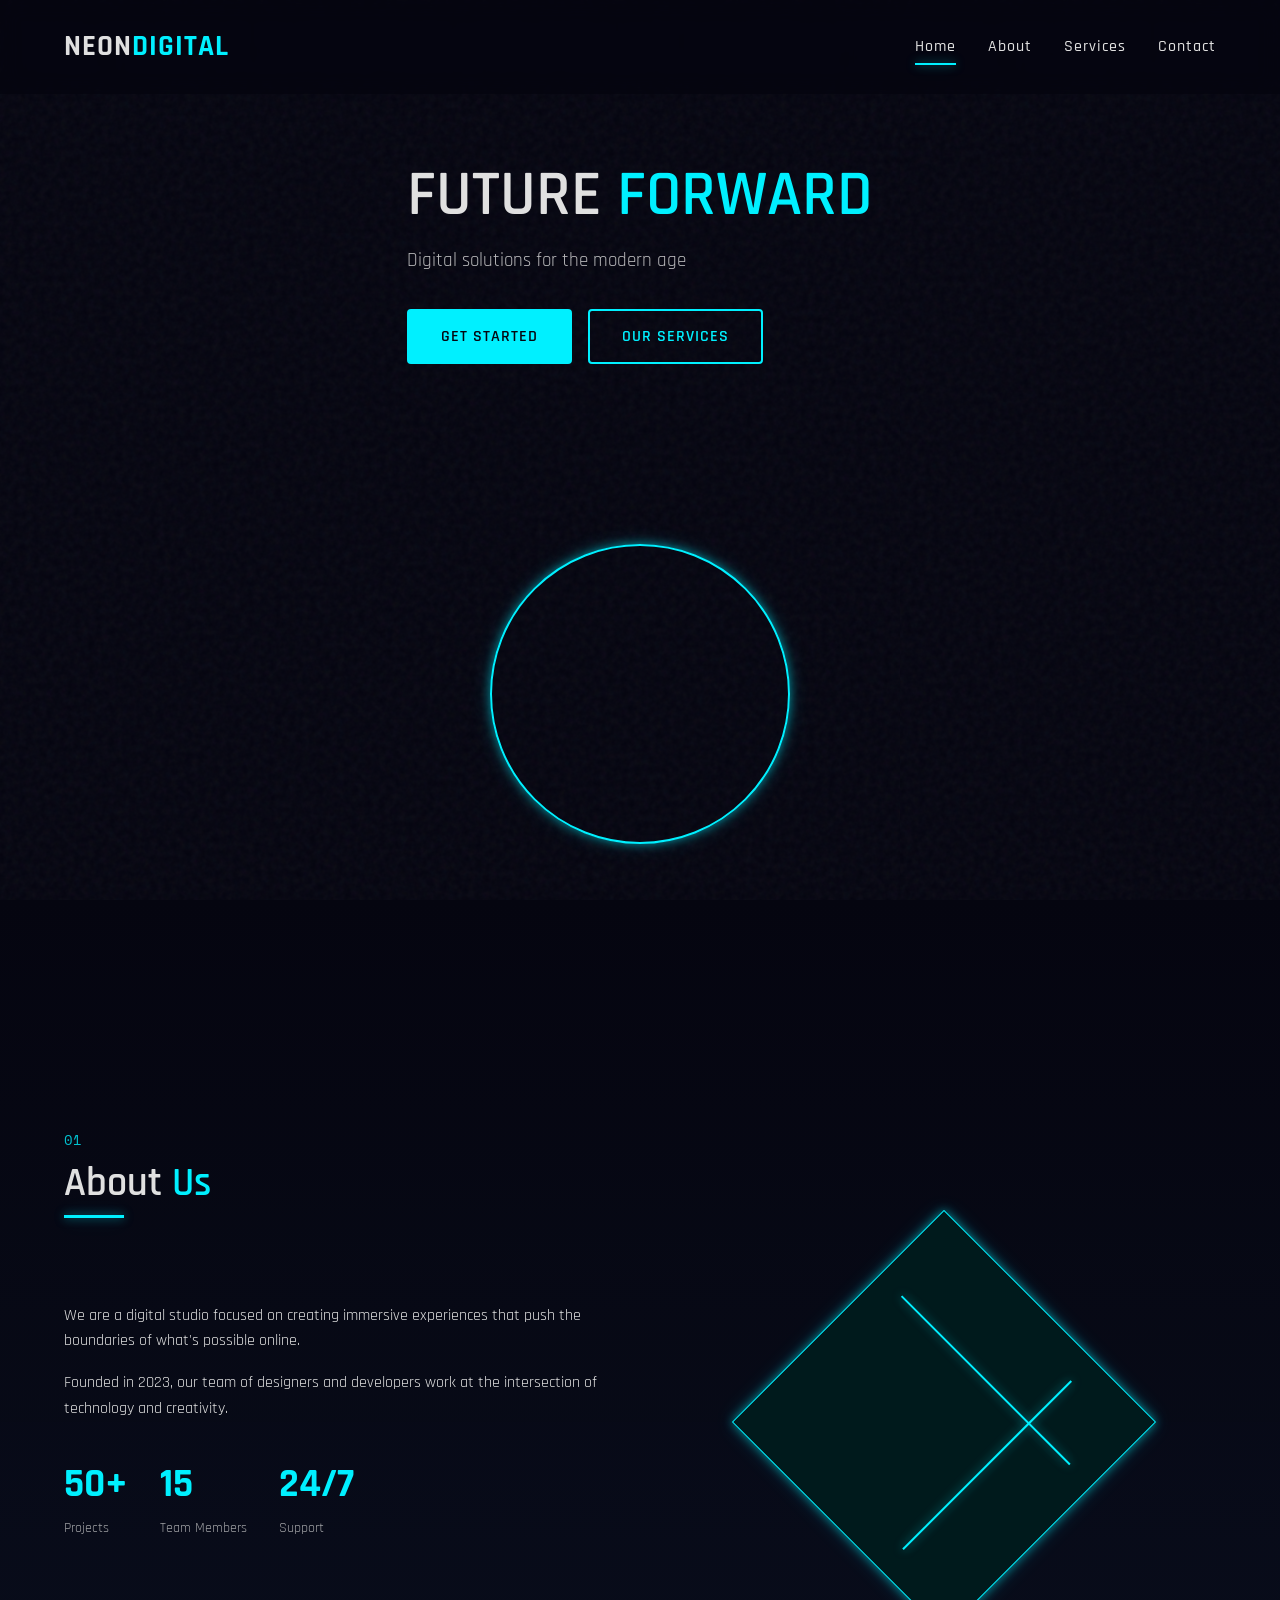
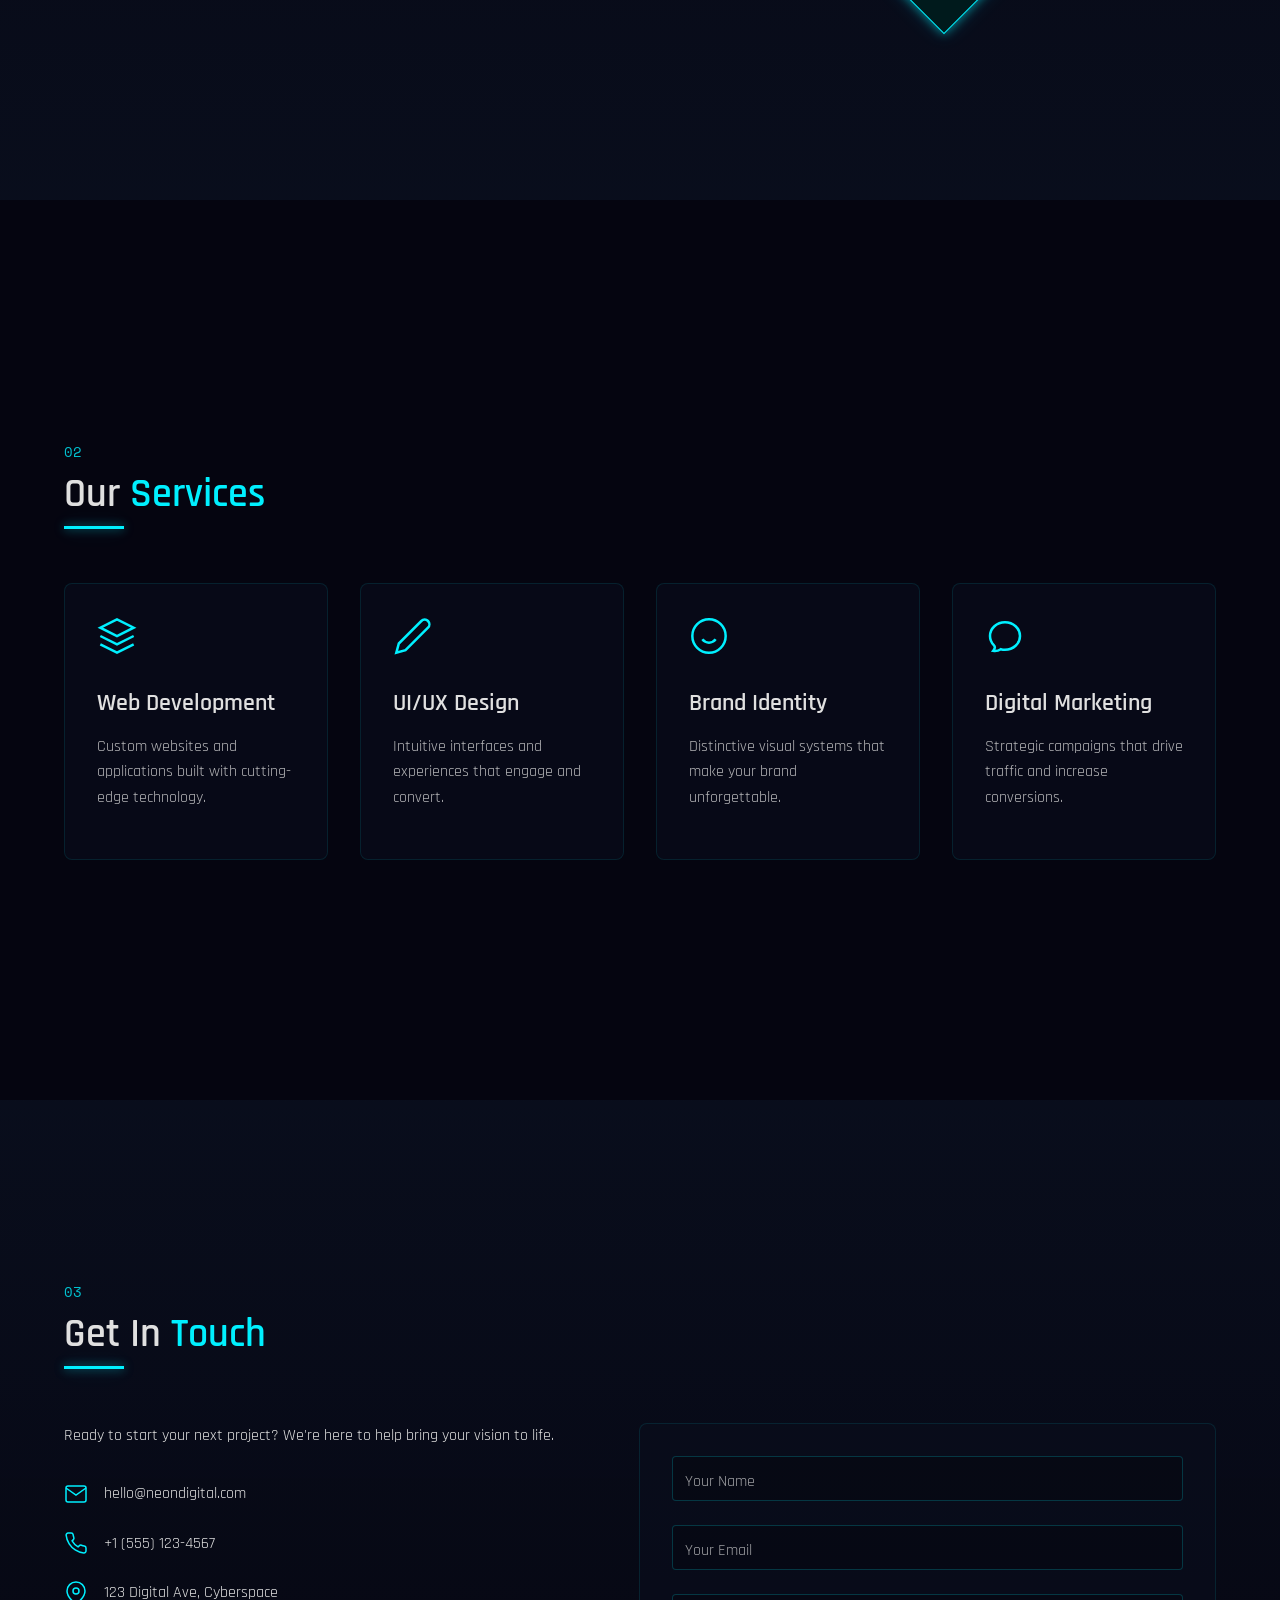
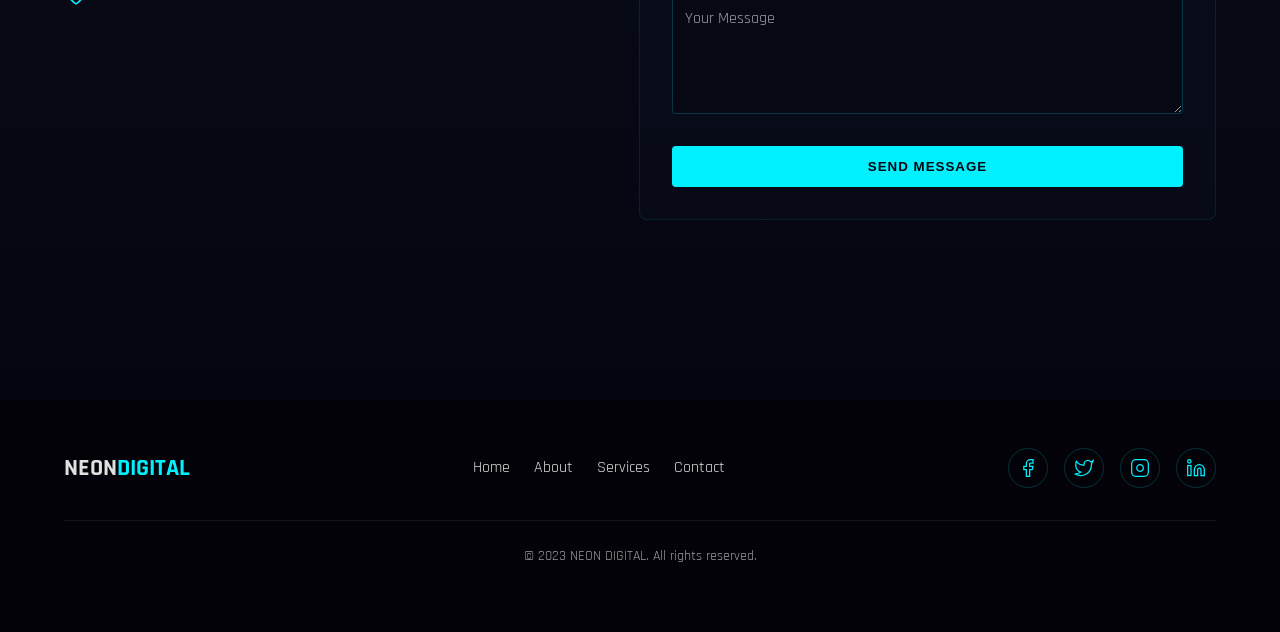
==== index.html @ 78f2a195 "Update index.html" ====
<!DOCTYPE html>
<html lang="en">
<head>
    <meta charset="UTF-8">
    <meta name="viewport" content="width=device-width, initial-scale=1.0">
    <title>Neon Digital</title>
    <link rel="stylesheet" href="styles.css">
    <link rel="preconnect" href="https://fonts.googleapis.com">
    <link rel="preconnect" href="https://fonts.gstatic.com" crossorigin>
    <link href="https://fonts.googleapis.com/css2?family=Rajdhani:wght@300;400;500;600;700&family=Space+Mono:wght@400;700&display=swap" rel="stylesheet">
</head>
<body>
    <div class="noise"></div>
    
    <header>
        <div class="logo">NEON<span class="accent">DIGITAL</span></div>
        <nav>
            <ul class="nav-links">
                <li><a href="#home" class="nav-link active">Home</a></li>
                <li><a href="#about" class="nav-link">About</a></li>
                <li><a href="#services" class="nav-link">Services</a></li>
                <li><a href="#contact" class="nav-link">Contact</a></li>
            </ul>
            <div class="menu-toggle">
                <div class="bar"></div>
                <div class="bar"></div>
                <div class="bar"></div>
            </div>
        </nav>
    </header>

    <main>
        <section id="home" class="hero">
            <div class="hero-content">
                <h1>FUTURE <span class="accent">FORWARD</span></h1>
                <p class="subtitle">Digital solutions for the modern age</p>
                <div class="cta-container">
                    <a href="#contact" class="cta-button">Get Started</a>
                    <a href="#services" class="cta-button outline">Our Services</a>
                </div>
            </div>
            <div class="hero-visual">
                <div class="circle"></div>
                <div class="grid"></div>
<link rel="icon" type="image/x-icon" href="BCO.595773de-ddb2-4721-8540-22479e5d4c9a.png">

            </div>
        </section>

        <section id="about" class="about">
            <div class="section-header">
                <span class="section-tag">01</span>
                <h2>About <span class="accent">Us</span></h2>
            </div>
            <div class="about-content">
                <div class="about-text">
                    <p>We are a digital studio focused on creating immersive experiences that push the boundaries of what's possible online.</p>
                    <p>Founded in 2023, our team of designers and developers work at the intersection of technology and creativity.</p>
                    <div class="stats">
                        <div class="stat">
                            <span class="stat-number">50+</span>
                            <span class="stat-label">Projects</span>
                        </div>
                        <div class="stat">
                            <span class="stat-number">15</span>
                            <span class="stat-label">Team Members</span>
                        </div>
                        <div class="stat">
                            <span class="stat-number">24/7</span>
                            <span class="stat-label">Support</span>
                        </div>
                    </div>
                </div>
                <div class="about-visual">
                    <div class="glow-box"></div>
                </div>
            </div>
        </section>

        <section id="services" class="services">
            <div class="section-header">
                <span class="section-tag">02</span>
                <h2>Our <span class="accent">Services</span></h2>
            </div>
            <div class="services-grid">
                <div class="service-card">
                    <div class="service-icon">
                        <svg viewBox="0 0 24 24" width="40" height="40" stroke="currentColor" stroke-width="1.5" fill="none">
                            <path d="M12 2L2 7l10 5 10-5-10-5zM2 17l10 5 10-5M2 12l10 5 10-5"></path>
                        </svg>
                    </div>
                    <h3>Web Development</h3>
                    <p>Custom websites and applications built with cutting-edge technology.</p>
                </div>
                <div class="service-card">
                    <div class="service-icon">
                        <svg viewBox="0 0 24 24" width="40" height="40" stroke="currentColor" stroke-width="1.5" fill="none">
                            <path d="M17 3a2.828 2.828 0 1 1 4 4L7.5 20.5 2 22l1.5-5.5L17 3z"></path>
                        </svg>
                    </div>
                    <h3>UI/UX Design</h3>
                    <p>Intuitive interfaces and experiences that engage and convert.</p>
                </div>
                <div class="service-card">
                    <div class="service-icon">
                        <svg viewBox="0 0 24 24" width="40" height="40" stroke="currentColor" stroke-width="1.5" fill="none">
                            <circle cx="12" cy="12" r="10"></circle>
                            <path d="M8 14s1.5 2 4 2 4-2 4-2"></path>
                            <line x1="9" y1="9" x2="9.01" y2="9"></line>
                            <line x1="15" y1="9" x2="15.01" y2="9"></line>
                        </svg>
                    </div>
                    <h3>Brand Identity</h3>
                    <p>Distinctive visual systems that make your brand unforgettable.</p>
                </div>
                <div class="service-card">
                    <div class="service-icon">
                        <svg viewBox="0 0 24 24" width="40" height="40" stroke="currentColor" stroke-width="1.5" fill="none">
                            <path d="M12 20.25c4.97 0 9-3.694 9-8.25s-4.03-8.25-9-8.25S3 7.444 3 12c0 2.104.859 4.023 2.273 5.48.432.447.74 1.04.586 1.641a4.483 4.483 0 01-.923 1.785A5.969 5.969 0 006 21c1.282 0 2.47-.402 3.445-1.087.81.22 1.668.337 2.555.337z"></path>
                        </svg>
                    </div>
                    <h3>Digital Marketing</h3>
                    <p>Strategic campaigns that drive traffic and increase conversions.</p>
                </div>
            </div>
        </section>

        <section id="contact" class="contact">
            <div class="section-header">
                <span class="section-tag">03</span>
                <h2>Get In <span class="accent">Touch</span></h2>
            </div>
            <div class="contact-container">
                <div class="contact-info">
                    <p>Ready to start your next project? We're here to help bring your vision to life.</p>
                    <div class="contact-methods">
                        <div class="contact-method">
                            <svg viewBox="0 0 24 24" width="24" height="24" stroke="currentColor" stroke-width="1.5" fill="none">
                                <path d="M4 4h16c1.1 0 2 .9 2 2v12c0 1.1-.9 2-2 2H4c-1.1 0-2-.9-2-2V6c0-1.1.9-2 2-2z"></path>
                                <polyline points="22,6 12,13 2,6"></polyline>
                            </svg>
                            <span>hello@neondigital.com</span>
                        </div>
                        <div class="contact-method">
                            <svg viewBox="0 0 24 24" width="24" height="24" stroke="currentColor" stroke-width="1.5" fill="none">
                                <path d="M22 16.92v3a2 2 0 0 1-2.18 2 19.79 19.79 0 0 1-8.63-3.07 19.5 19.5 0 0 1-6-6 19.79 19.79 0 0 1-3.07-8.67A2 2 0 0 1 4.11 2h3a2 2 0 0 1 2 1.72 12.84 12.84 0 0 0 .7 2.81 2 2 0 0 1-.45 2.11L8.09 9.91a16 16 0 0 0 6 6l1.27-1.27a2 2 0 0 1 2.11-.45 12.84 12.84 0 0 0 2.81.7A2 2 0 0 1 22 16.92z"></path>
                            </svg>
                            <span>+1 (555) 123-4567</span>
                        </div>
                        <div class="contact-method">
                            <svg viewBox="0 0 24 24" width="24" height="24" stroke="currentColor" stroke-width="1.5" fill="none">
                                <path d="M21 10c0 7-9 13-9 13s-9-6-9-13a9 9 0 0 1 18 0z"></path>
                                <circle cx="12" cy="10" r="3"></circle>
                            </svg>
                            <span>123 Digital Ave, Cyberspace</span>
                        </div>
                    </div>
                </div>
                <form class="contact-form">
                    <div class="form-group">
                        <input type="text" id="name" placeholder="Your Name" required>
                        <label for="name">Your Name</label>
                    </div>
                    <div class="form-group">
                        <input type="email" id="email" placeholder="Your Email" required>
                        <label for="email">Your Email</label>
                    </div>
                    <div class="form-group">
                        <textarea id="message" placeholder="Your Message" required></textarea>
                        <label for="message">Your Message</label>
                    </div>
                    <button type="submit" class="submit-button">Send Message</button>
                </form>
            </div>
        </section>
    </main>

    <footer>
        <div class="footer-content">
            <div class="footer-logo">NEON<span class="accent">DIGITAL</span></div>
            <div class="footer-links">
                <a href="#home">Home</a>
                <a href="#about">About</a>
                <a href="#services">Services</a>
                <a href="#contact">Contact</a>
            </div>
            <div class="social-links">
                <a href="#" class="social-link">
                    <svg viewBox="0 0 24 24" width="20" height="20" stroke="currentColor" stroke-width="1.5" fill="none">
                        <path d="M18 2h-3a5 5 0 0 0-5 5v3H7v4h3v8h4v-8h3l1-4h-4V7a1 1 0 0 1 1-1h3z"></path>
                    </svg>
                </a>
                <a href="#" class="social-link">
                    <svg viewBox="0 0 24 24" width="20" height="20" stroke="currentColor" stroke-width="1.5" fill="none">
                        <path d="M23 3a10.9 10.9 0 0 1-3.14 1.53 4.48 4.48 0 0 0-7.86 3v1A10.66 10.66 0 0 1 3 4s-4 9 5 13a11.64 11.64 0 0 1-7 2c9 5 20 0 20-11.5a4.5 4.5 0 0 0-.08-.83A7.72 7.72 0 0 0 23 3z"></path>
                    </svg>
                </a>
                <a href="#" class="social-link">
                    <svg viewBox="0 0 24 24" width="20" height="20" stroke="currentColor" stroke-width="1.5" fill="none">
                        <rect x="2" y="2" width="20" height="20" rx="5" ry="5"></rect>
                        <path d="M16 11.37A4 4 0 1 1 12.63 8 4 4 0 0 1 16 11.37z"></path>
                        <line x1="17.5" y1="6.5" x2="17.51" y2="6.5"></line>
                    </svg>
                </a>
                <a href="#" class="social-link">
                    <svg viewBox="0 0 24 24" width="20" height="20" stroke="currentColor" stroke-width="1.5" fill="none">
                        <path d="M16 8a6 6 0 0 1 6 6v7h-4v-7a2 2 0 0 0-2-2 2 2 0 0 0-2 2v7h-4v-7a6 6 0 0 1 6-6z"></path>
                        <rect x="2" y="9" width="4" height="12"></rect>
                        <circle cx="4" cy="4" r="2"></circle>
                    </svg>
                </a>
            </div>
        </div>
        <div class="copyright">
            <p>&copy; 2023 NEON DIGITAL. All rights reserved.</p>
        </div>
    </footer>

    <script src="script.js"></script>
</body>
</html>
---- styles.css ----
/* Base Styles */
:root {
    --bg-color: #050510;
    --text-color: #e0e0e0;
    --accent-color: #00f0ff;
    --accent-color-alt: #ff00aa;
    --dark-accent: #001a1c;
    --card-bg: rgba(10, 15, 30, 0.5);
    --glow-shadow: 0 0 10px rgba(0, 240, 255, 0.5), 0 0 20px rgba(0, 240, 255, 0.2);
    --glow-shadow-alt: 0 0 10px rgba(255, 0, 170, 0.5), 0 0 20px rgba(255, 0, 170, 0.2);
    --transition: all 0.3s ease;
}

* {
    margin: 0;
    padding: 0;
    box-sizing: border-box;
}

html {
    scroll-behavior: smooth;
}

body {
    font-family: 'Rajdhani', sans-serif;
    background-color: var(--bg-color);
    color: var(--text-color);
    line-height: 1.6;
    overflow-x: hidden;
    position: relative;
}

h1, h2, h3, h4, h5, h6 {
    font-weight: 600;
    line-height: 1.2;
    margin-bottom: 1rem;
}

p {
    margin-bottom: 1rem;
}

a {
    color: var(--text-color);
    text-decoration: none;
    transition: var(--transition);
}

ul {
    list-style: none;
}

.accent {
    color: var(--accent-color);
    position: relative;
}

/* Noise Overlay */
.noise {
    position: fixed;
    top: 0;
    left: 0;
    width: 100%;
    height: 100%;
    background-image: url("data:image/svg+xml,%3Csvg viewBox='0 0 200 200' xmlns='http://www.w3.org/2000/svg'%3E%3Cfilter id='noiseFilter'%3E%3CfeTurbulence type='fractalNoise' baseFrequency='0.65' numOctaves='3' stitchTiles='stitch'/%3E%3C/filter%3E%3Crect width='100%25' height='100%25' filter='url(%23noiseFilter)'/%3E%3C/svg%3E");
    opacity: 0.05;
    z-index: 1;
    pointer-events: none;
}

/* Header */
header {
    display: flex;
    justify-content: space-between;
    align-items: center;
    padding: 1.5rem 5%;
    position: fixed;
    top: 0;
    left: 0;
    width: 100%;
    z-index: 1000;
    transition: var(--transition);
    background: rgba(5, 5, 16, 0.8);
    backdrop-filter: blur(10px);
}

.logo {
    font-size: 1.8rem;
    font-weight: 700;
    letter-spacing: 1px;
}

.nav-links {
    display: flex;
    gap: 2rem;
}

.nav-link {
    position: relative;
    font-weight: 500;
    letter-spacing: 1px;
    padding: 0.5rem 0;
}

.nav-link::after {
    content: '';
    position: absolute;
    bottom: 0;
    left: 0;
    width: 0;
    height: 2px;
    background-color: var(--accent-color);
    transition: var(--transition);
    box-shadow: var(--glow-shadow);
}

.nav-link:hover::after,
.nav-link.active::after {
    width: 100%;
}

.menu-toggle {
    display: none;
    flex-direction: column;
    cursor: pointer;
}

.bar {
    width: 25px;
    height: 2px;
    background-color: var(--text-color);
    margin: 3px 0;
    transition: var(--transition);
}

/* Main Content */
main {
    position: relative;
    z-index: 2;
}

section {
    padding: 6rem 5%;
    min-height: 100vh;
    display: flex;
    flex-direction: column;
    justify-content: center;
}

.section-header {
    margin-bottom: 3rem;
    position: relative;
}

.section-tag {
    font-family: 'Space Mono', monospace;
    color: var(--accent-color);
    font-size: 0.9rem;
    margin-bottom: 0.5rem;
    display: block;
    opacity: 0.8;
}

h2 {
    font-size: 2.5rem;
    position: relative;
    display: inline-block;
}

h2::after {
    content: '';
    position: absolute;
    bottom: -10px;
    left: 0;
    width: 60px;
    height: 3px;
    background-color: var(--accent-color);
    box-shadow: var(--glow-shadow);
}

/* Hero Section */
.hero {
    display: flex;
    align-items: center;
    justify-content: space-between;
    padding-top: 10rem;
}

.hero-content {
    flex: 1;
    max-width: 600px;
}

h1 {
    font-size: 4rem;
    margin-bottom: 1rem;
    line-height: 1.1;
}

.subtitle {
    font-size: 1.2rem;
    margin-bottom: 2rem;
    opacity: 0.8;
}

.cta-container {
    display: flex;
    gap: 1rem;
    flex-wrap: wrap;
}

.cta-button {
    display: inline-block;
    padding: 0.8rem 2rem;
    background-color: var(--accent-color);
    color: var(--bg-color);
    font-weight: 600;
    border-radius: 4px;
    transition: var(--transition);
    border: 2px solid var(--accent-color);
    text-transform: uppercase;
    letter-spacing: 1px;
    position: relative;
    overflow: hidden;
}

.cta-button::before {
    content: '';
    position: absolute;
    top: 0;
    left: -100%;
    width: 100%;
    height: 100%;
    background: linear-gradient(90deg, transparent, rgba(255, 255, 255, 0.2), transparent);
    transition: 0.5s;
}

.cta-button:hover::before {
    left: 100%;
}

.cta-button:hover {
    box-shadow: var(--glow-shadow);
    transform: translateY(-3px);
}

.cta-button.outline {
    background-color: transparent;
    color: var(--accent-color);
}

.cta-button.outline:hover {
    background-color: var(--accent-color);
    color: var(--bg-color);
}

.hero-visual {
    flex: 1;
    position: relative;
    height: 400px;
}

.circle {
    position: absolute;
    width: 300px;
    height: 300px;
    border: 2px solid var(--accent-color);
    border-radius: 50%;
    top: 50%;
    left: 50%;
    transform: translate(-50%, -50%);
    box-shadow: var(--glow-shadow);
    animation: pulse 4s infinite alternate;
}

.grid {
    position: absolute;
    width: 100%;
    height: 100%;
    background-image: 
        linear-gradient(to right, rgba(0, 240, 255, 0.1) 1px, transparent 1px),
        linear-gradient(to bottom, rgba(0, 240, 255, 0.1) 1px, transparent 1px);
    background-size: 20px 20px;
    transform: perspective(500px) rotateX(60deg);
    transform-origin: center;
    animation: grid-move 20s linear infinite;
}

@keyframes pulse {
    0% {
        transform: translate(-50%, -50%) scale(0.9);
        opacity: 0.5;
    }
    100% {
        transform: translate(-50%, -50%) scale(1.1);
        opacity: 0.8;
    }
}

@keyframes grid-move {
    0% {
        background-position: 0 0;
    }
    100% {
        background-position: 0 100px;
    }
}

/* About Section */
.about {
    background: linear-gradient(to bottom, var(--bg-color), rgba(10, 15, 30, 0.9));
}

.about-content {
    display: flex;
    align-items: center;
    gap: 4rem;
}

.about-text {
    flex: 1;
}

.about-visual {
    flex: 1;
    display: flex;
    justify-content: center;
    align-items: center;
}

.glow-box {
    width: 300px;
    height: 300px;
    background-color: var(--dark-accent);
    border: 1px solid var(--accent-color);
    box-shadow: var(--glow-shadow);
    position: relative;
    transform: rotate(45deg);
}

.glow-box::before,
.glow-box::after {
    content: '';
    position: absolute;
    background-color: var(--accent-color);
}

.glow-box::before {
    width: 80%;
    height: 2px;
    top: 30%;
    left: 10%;
    box-shadow: var(--glow-shadow);
}

.glow-box::after {
    width: 2px;
    height: 80%;
    top: 10%;
    left: 70%;
    box-shadow: var(--glow-shadow);
}

.stats {
    display: flex;
    gap: 2rem;
    margin-top: 2rem;
}

.stat {
    display: flex;
    flex-direction: column;
}

.stat-number {
    font-size: 2.5rem;
    font-weight: 700;
    color: var(--accent-color);
}

.stat-label {
    font-size: 0.9rem;
    opacity: 0.7;
}

/* Services Section */
.services-grid {
    display: grid;
    grid-template-columns: repeat(auto-fit, minmax(250px, 1fr));
    gap: 2rem;
}

.service-card {
    background-color: var(--card-bg);
    padding: 2rem;
    border-radius: 8px;
    border: 1px solid rgba(0, 240, 255, 0.1);
    transition: var(--transition);
}

.service-card:hover {
    transform: translateY(-10px);
    box-shadow: var(--glow-shadow);
    border-color: var(--accent-color);
}

.service-icon {
    color: var(--accent-color);
    margin-bottom: 1.5rem;
}

.service-card h3 {
    font-size: 1.5rem;
    margin-bottom: 1rem;
}

.service-card p {
    opacity: 0.8;
}

/* Contact Section */
.contact {
    background: linear-gradient(to top, var(--bg-color), rgba(10, 15, 30, 0.9));
}

.contact-container {
    display: flex;
    gap: 4rem;
}

.contact-info {
    flex: 1;
}

.contact-methods {
    margin-top: 2rem;
}

.contact-method {
    display: flex;
    align-items: center;
    gap: 1rem;
    margin-bottom: 1.5rem;
}

.contact-method svg {
    color: var(--accent-color);
}

.contact-form {
    flex: 1;
    background-color: var(--card-bg);
    padding: 2rem;
    border-radius: 8px;
    border: 1px solid rgba(0, 240, 255, 0.1);
}

.form-group {
    margin-bottom: 1.5rem;
    position: relative;
}

.form-group input,
.form-group textarea {
    width: 100%;
    padding: 0.8rem;
    background-color: rgba(0, 0, 0, 0.2);
    border: 1px solid rgba(0, 240, 255, 0.2);
    border-radius: 4px;
    color: var(--text-color);
    font-family: 'Rajdhani', sans-serif;
    transition: var(--transition);
}

.form-group textarea {
    min-height: 120px;
    resize: vertical;
}

.form-group label {
    position: absolute;
    top: 0.8rem;
    left: 0.8rem;
    pointer-events: none;
    transition: var(--transition);
    opacity: 0.7;
}

.form-group input:focus,
.form-group textarea:focus,
.form-group input:not(:placeholder-shown),
.form-group textarea:not(:placeholder-shown) {
    border-color: var(--accent-color);
    box-shadow: var(--glow-shadow);
    outline: none;
}

.form-group input:focus + label,
.form-group textarea:focus + label,
.form-group input:not(:placeholder-shown) + label,
.form-group textarea:not(:placeholder-shown) + label {
    transform: translateY(-1.5rem);
    font-size: 0.8rem;
    color: var(--accent-color);
    opacity: 1;
}

.form-group input::placeholder,
.form-group textarea::placeholder {
    color: transparent;
}

.submit-button {
    width: 100%;
    padding: 0.8rem;
    background-color: var(--accent-color);
    color: var(--bg-color);
    border: none;
    border-radius: 4px;
    font-weight: 600;
    cursor: pointer;
    transition: var(--transition);
    text-transform: uppercase;
    letter-spacing: 1px;
}

.submit-button:hover {
    box-shadow: var(--glow-shadow);
    transform: translateY(-3px);
}

/* Footer */
footer {
    background-color: rgba(0, 0, 0, 0.5);
    padding: 3rem 5%;
    position: relative;
    z-index: 2;
}

.footer-content {
    display: flex;
    justify-content: space-between;
    align-items: center;
    flex-wrap: wrap;
    gap: 2rem;
    margin-bottom: 2rem;
}

.footer-logo {
    font-size: 1.5rem;
    font-weight: 700;
}

.footer-links {
    display: flex;
    gap: 1.5rem;
}

.footer-links a:hover {
    color: var(--accent-color);
}

.social-links {
    display: flex;
    gap: 1rem;
}

.social-link {
    display: flex;
    align-items: center;
    justify-content: center;
    width: 40px;
    height: 40px;
    border-radius: 50%;
    border: 1px solid rgba(0, 240, 255, 0.2);
    transition: var(--transition);
}

.social-link:hover {
    border-color: var(--accent-color);
    box-shadow: var(--glow-shadow);
    transform: translateY(-3px);
}

.social-link svg {
    color: var(--accent-color);
}

.copyright {
    text-align: center;
    opacity: 0.7;
    font-size: 0.9rem;
    border-top: 1px solid rgba(255, 255, 255, 0.1);
    padding-top: 1.5rem;
}

/* Responsive Styles */
@media (max-width: 992px) {
    h1 {
        font-size: 3.5rem;
    }
    
    .hero {
        flex-direction: column;
        gap: 3rem;
    }
    
    .hero-content {
        max-width: 100%;
    }
    
    .about-content {
        flex-direction: column;
    }
    
    .contact-container {
        flex-direction: column;
    }
}

@media (max-width: 768px) {
    header {
        padding: 1rem 5%;
    }
    
    .nav-links {
        position: fixed;
        top: 0;
        right: -100%;
        width: 70%;
        height: 100vh;
        background-color: rgba(5, 5, 16, 0.95);
        flex-direction: column;
        justify-content: center;
        align-items: center;
        transition: var(--transition);
        z-index: 1001;
    }
    
    .nav-links.active {
        right: 0;
    }
    
    .menu-toggle {
        display: flex;
        z-index: 1002;
    }
    
    .menu-toggle.active .bar:nth-child(1) {
        transform: rotate(-45deg) translate(-5px, 6px);
    }
    
    .menu-toggle.active .bar:nth-child(2) {
        opacity: 0;
    }
    
    .menu-toggle.active .bar:nth-child(3) {
        transform: rotate(45deg) translate(-5px, -6px);
    }
    
    h1 {
        font-size: 3rem;
    }
    
    h2 {
        font-size: 2rem;
    }
    
    section {
        padding: 4rem 5%;
    }
    
    .stats {
        flex-direction: column;
        gap: 1rem;
    }
}

@media (max-width: 576px) {
    h1 {
        font-size: 2.5rem;
    }
    
    .cta-container {
        flex-direction: column;
    }
    
    .cta-button {
        width: 100%;
        text-align: center;
    }
    
    .footer-content {
        flex-direction: column;
        align-items: center;
        text-align: center;
    }
}
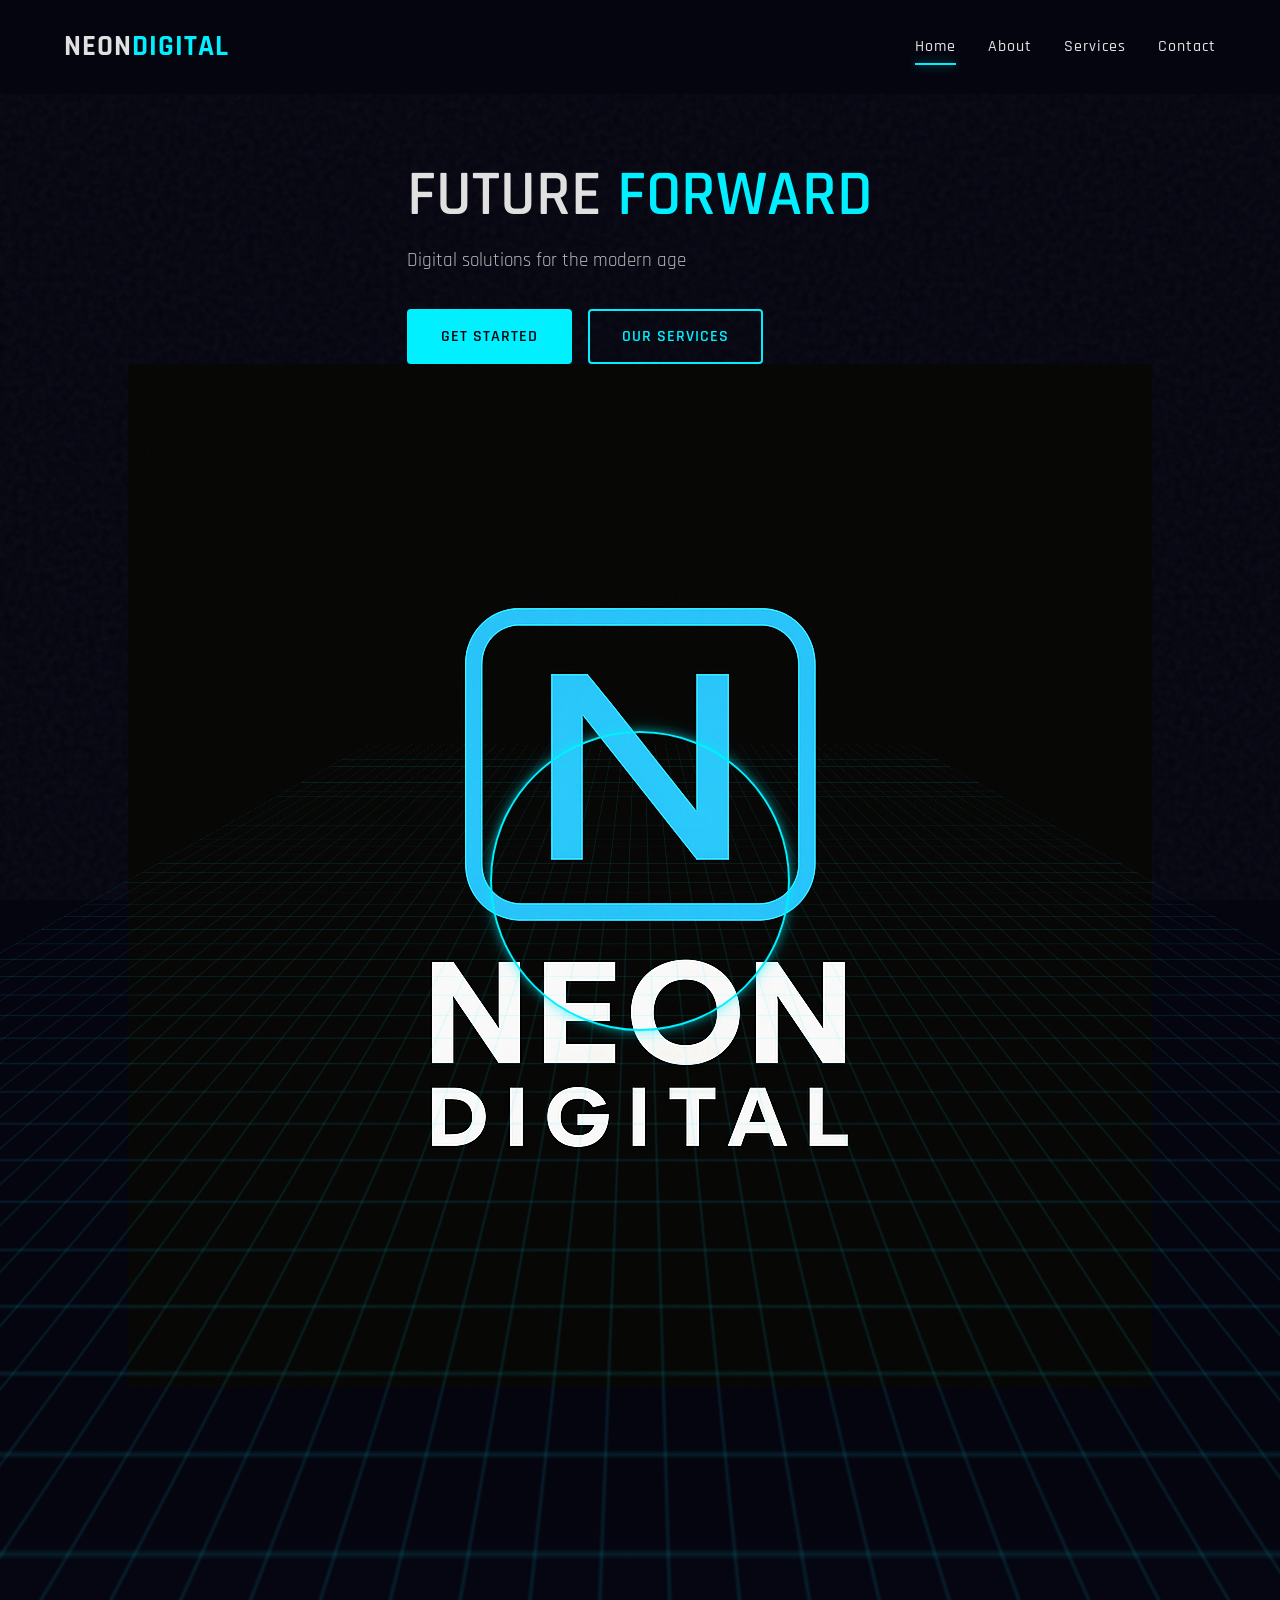
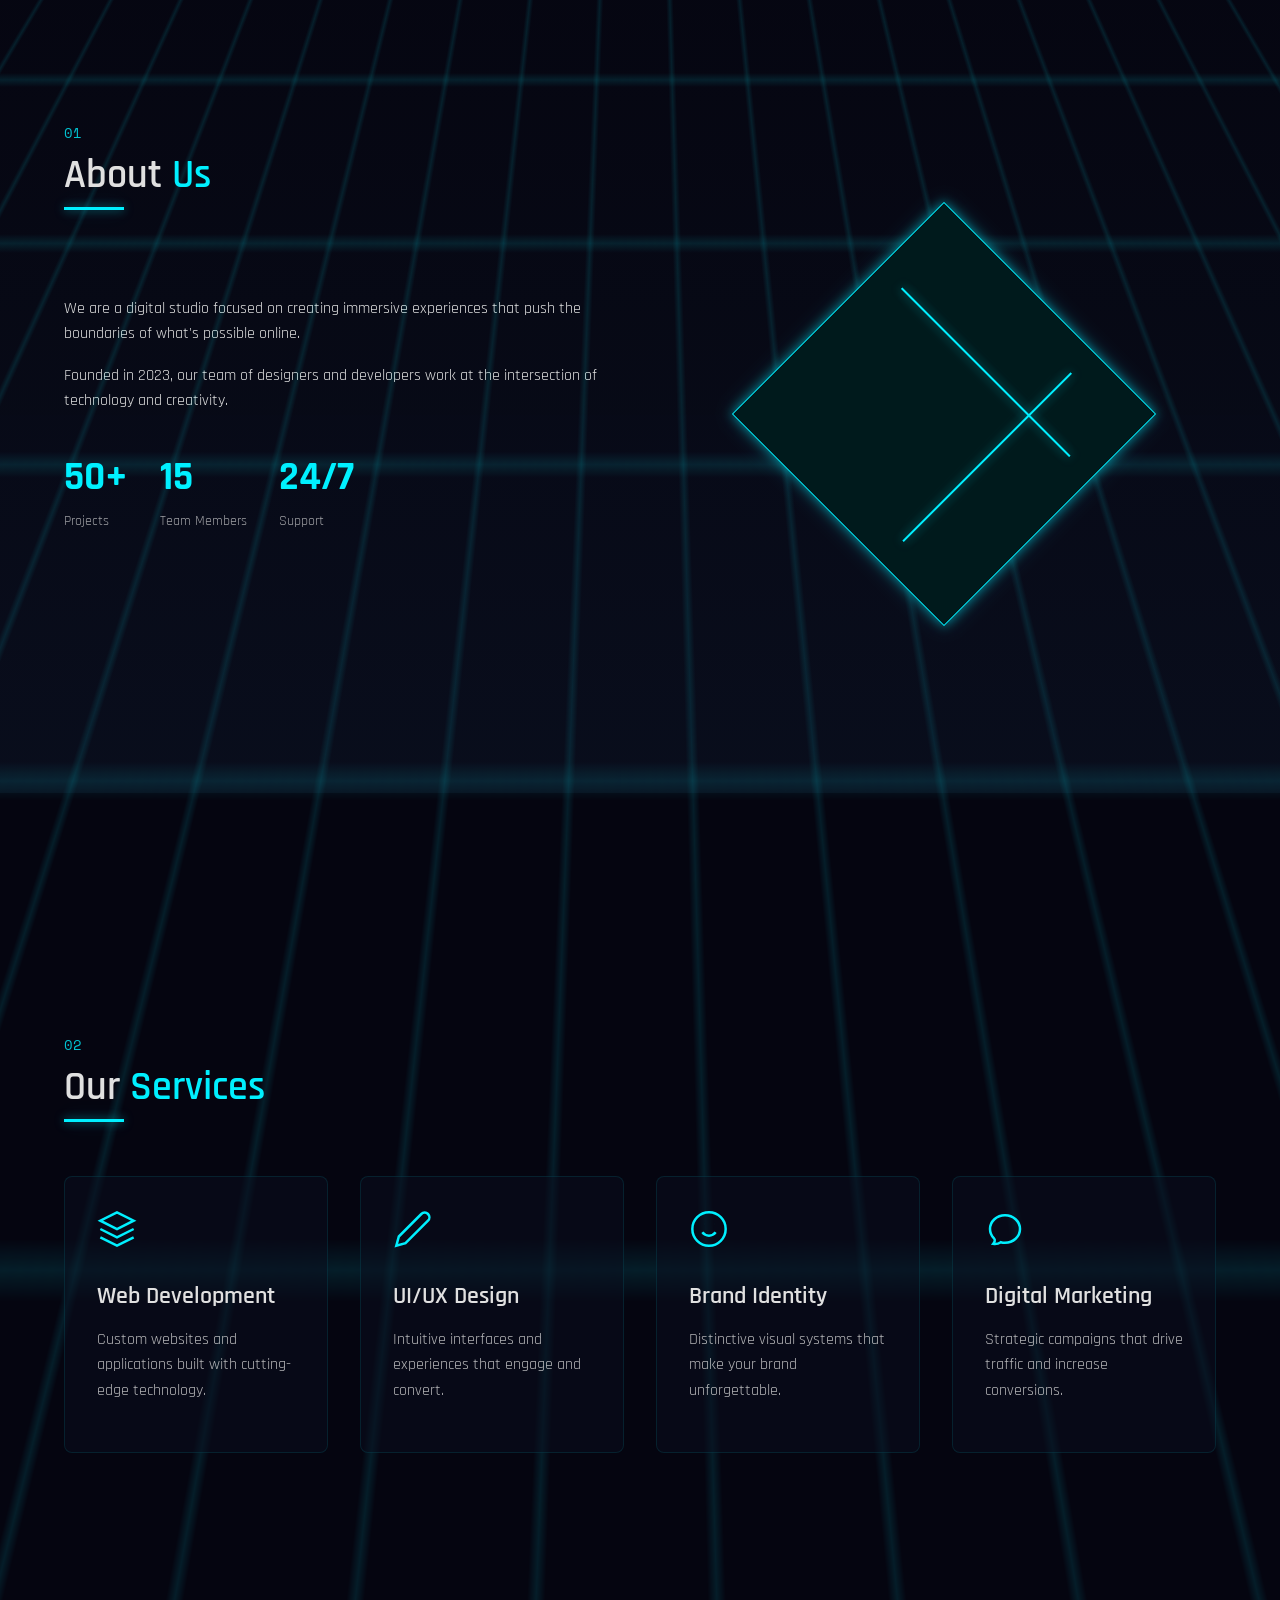
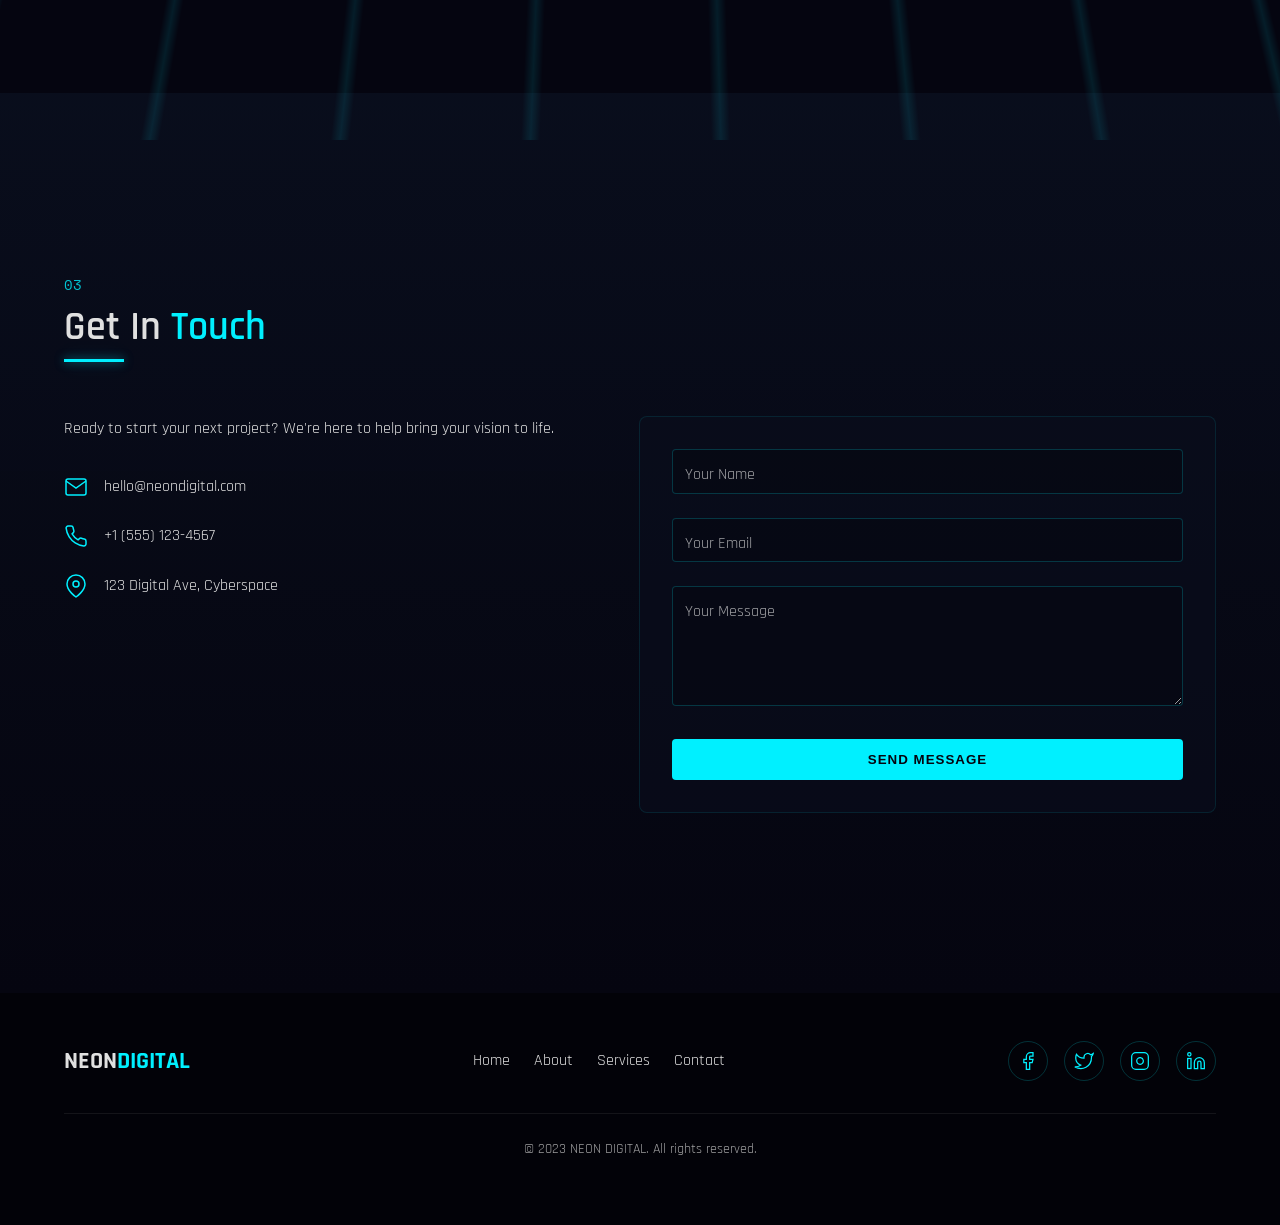
==== commit 22b046f8: "Update index.html" ====
--- a/index.html
+++ b/index.html
@@ -43,6 +43,7 @@
                 <div class="circle"></div>
                 <div class="grid"></div>
 <link rel="icon" type="image/x-icon" href="BCO.595773de-ddb2-4721-8540-22479e5d4c9a.png">
+                <img src="BCO.595773de-ddb2-4721-8540-22479e5d4c9a.png">
 
             </div>
         </section>
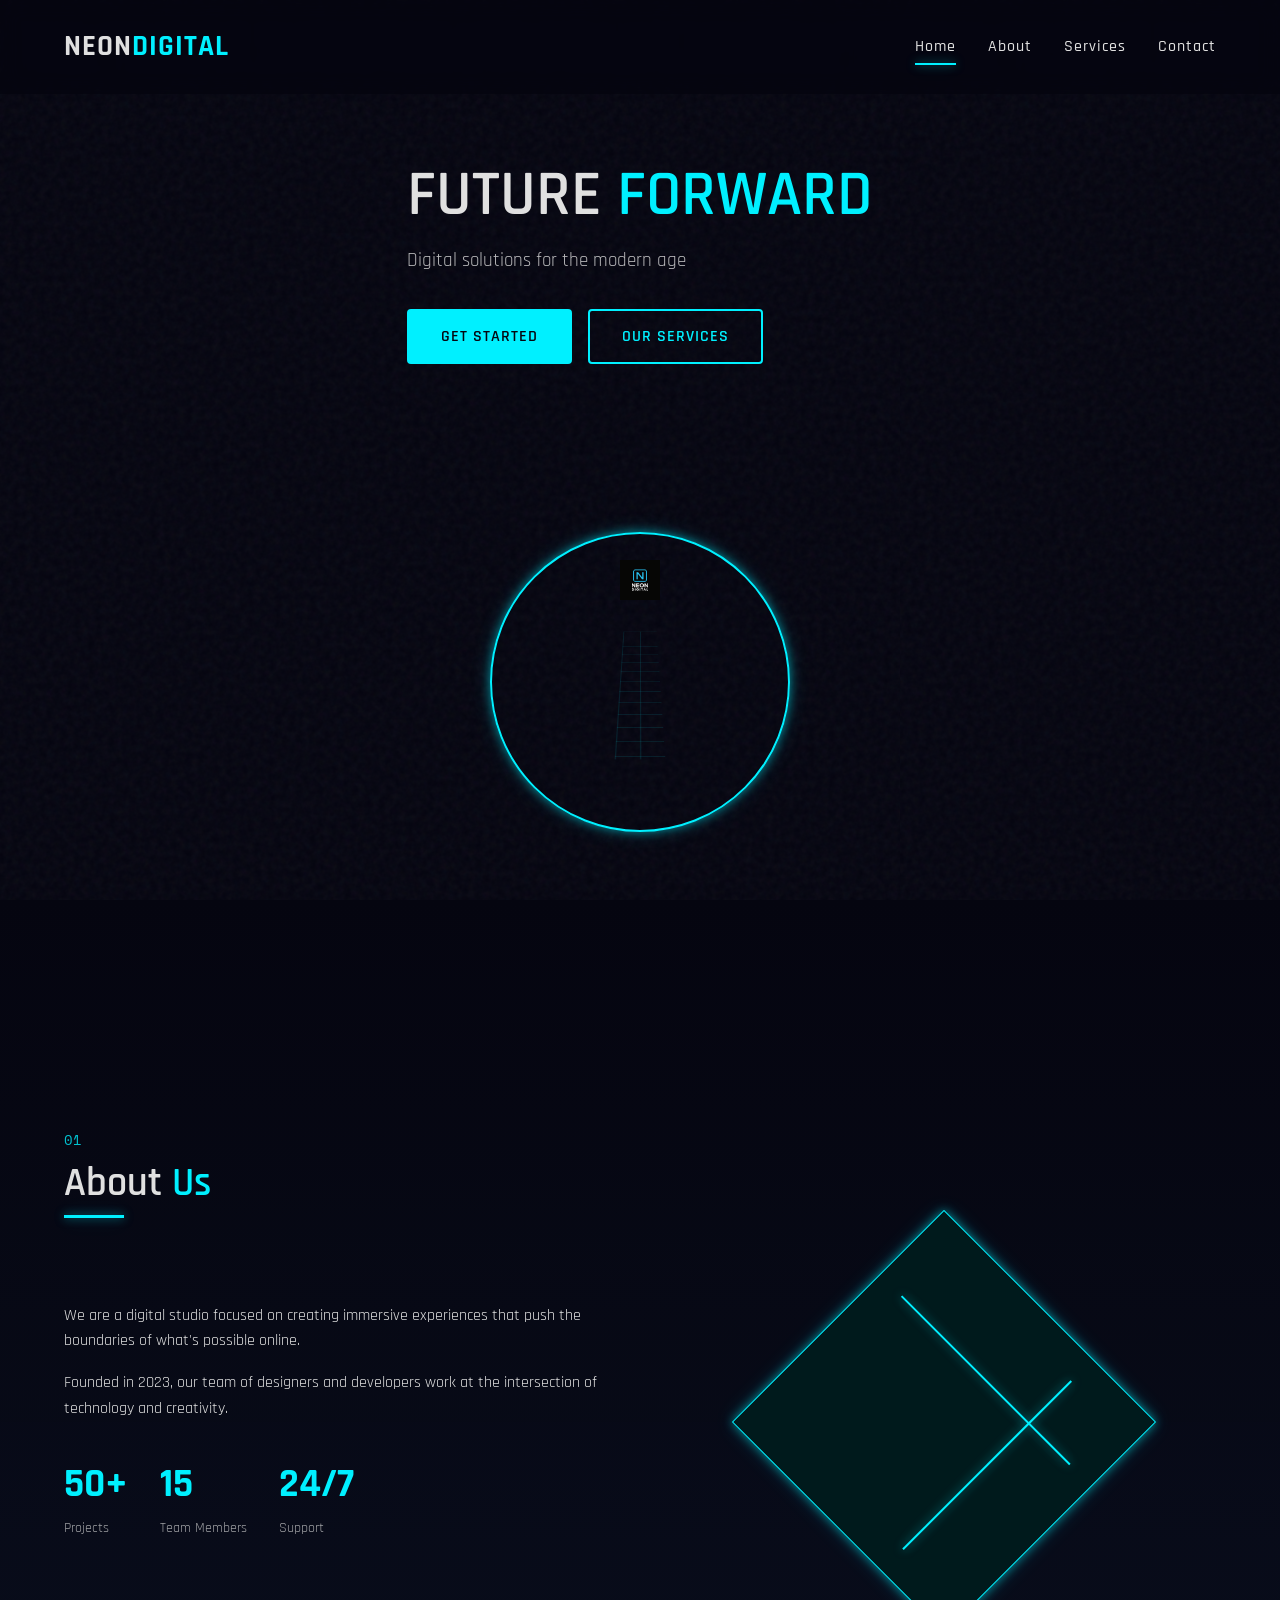
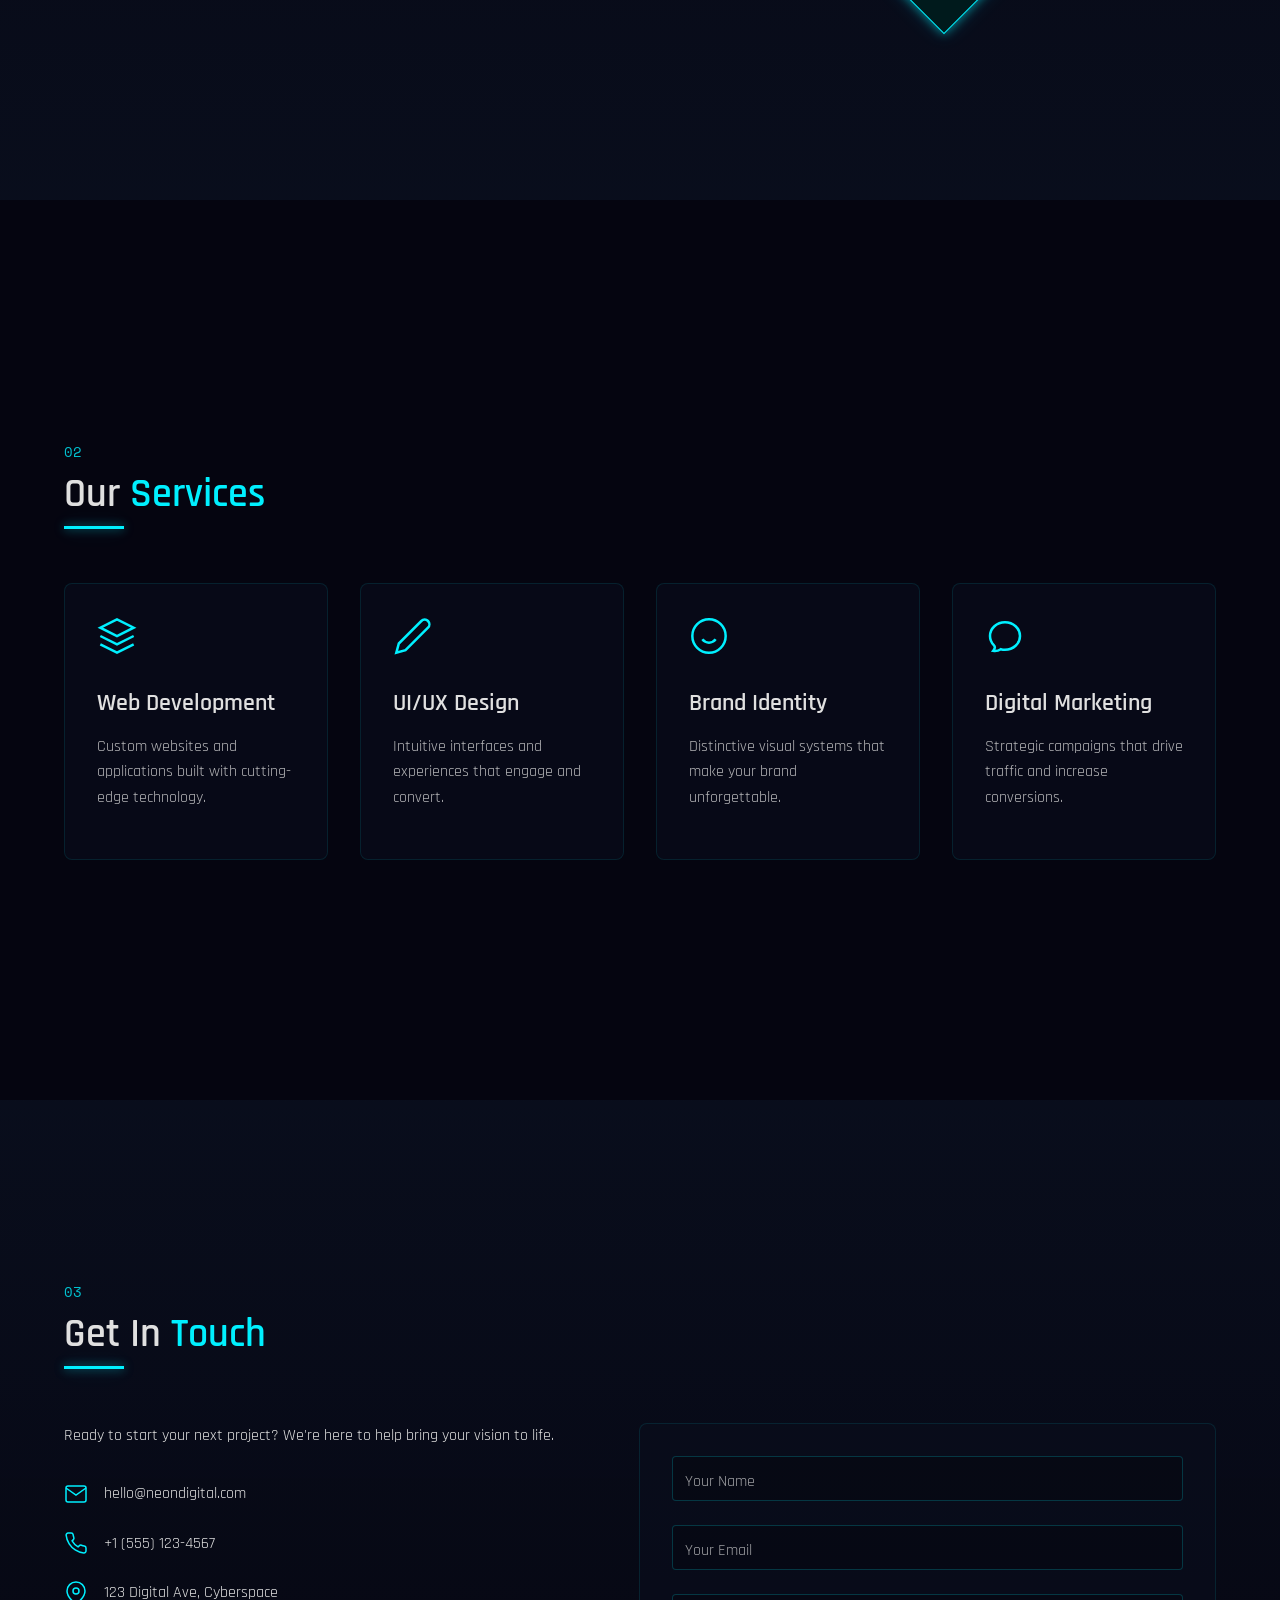
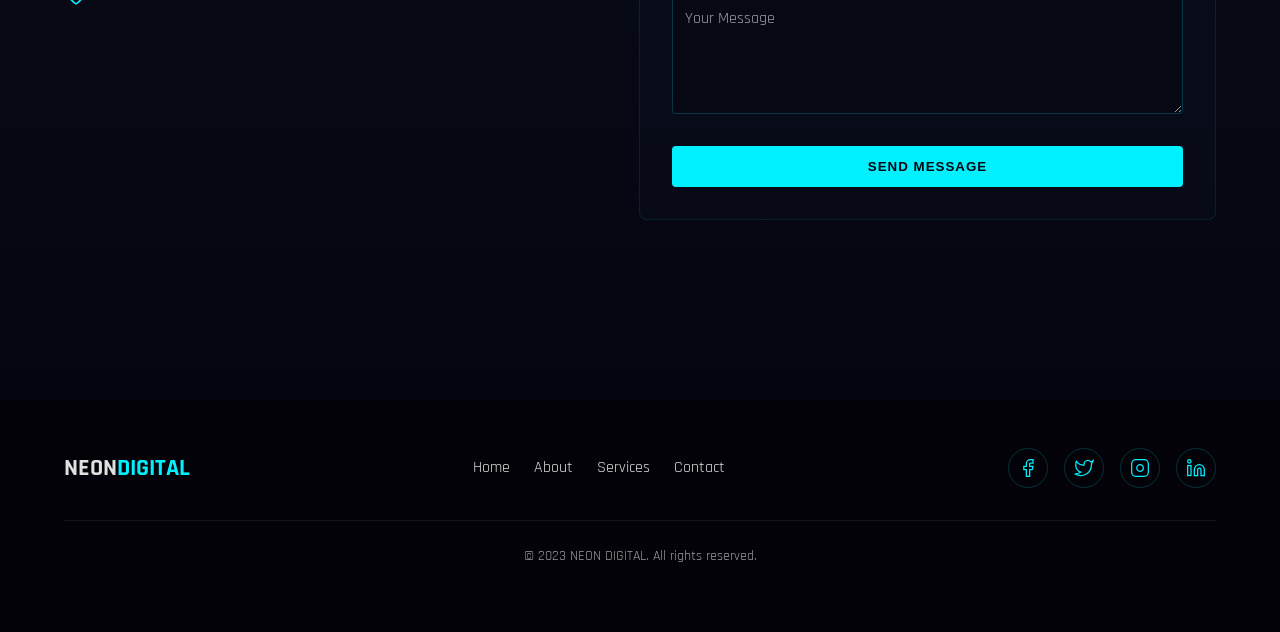
==== commit 2a4a11f3: "Update index.html" ====
--- a/index.html
+++ b/index.html
@@ -43,7 +43,7 @@
                 <div class="circle"></div>
                 <div class="grid"></div>
 <link rel="icon" type="image/x-icon" href="BCO.595773de-ddb2-4721-8540-22479e5d4c9a.png">
-                <img src="BCO.595773de-ddb2-4721-8540-22479e5d4c9a.png">
+                <img src="BCO.595773de-ddb2-4721-8540-22479e5d4c9a.png" height=40px width=40px>
 
             </div>
         </section>
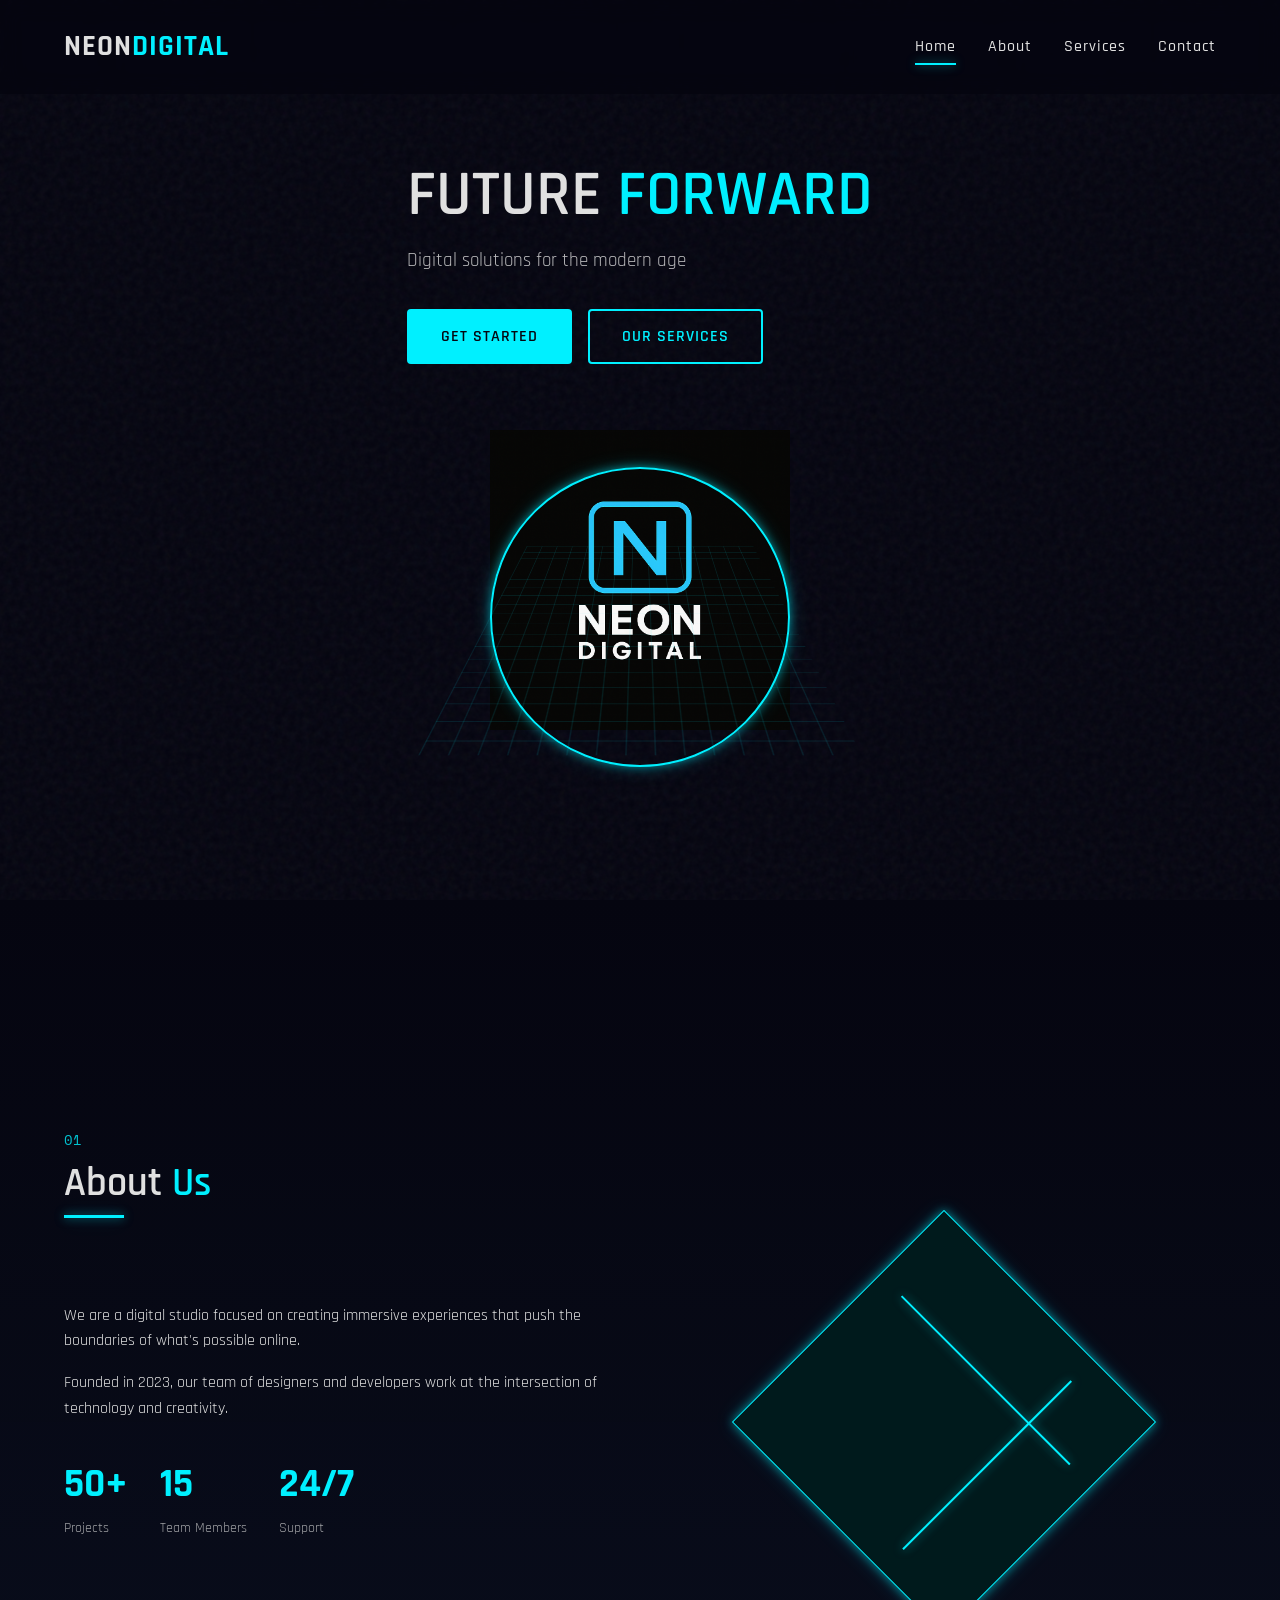
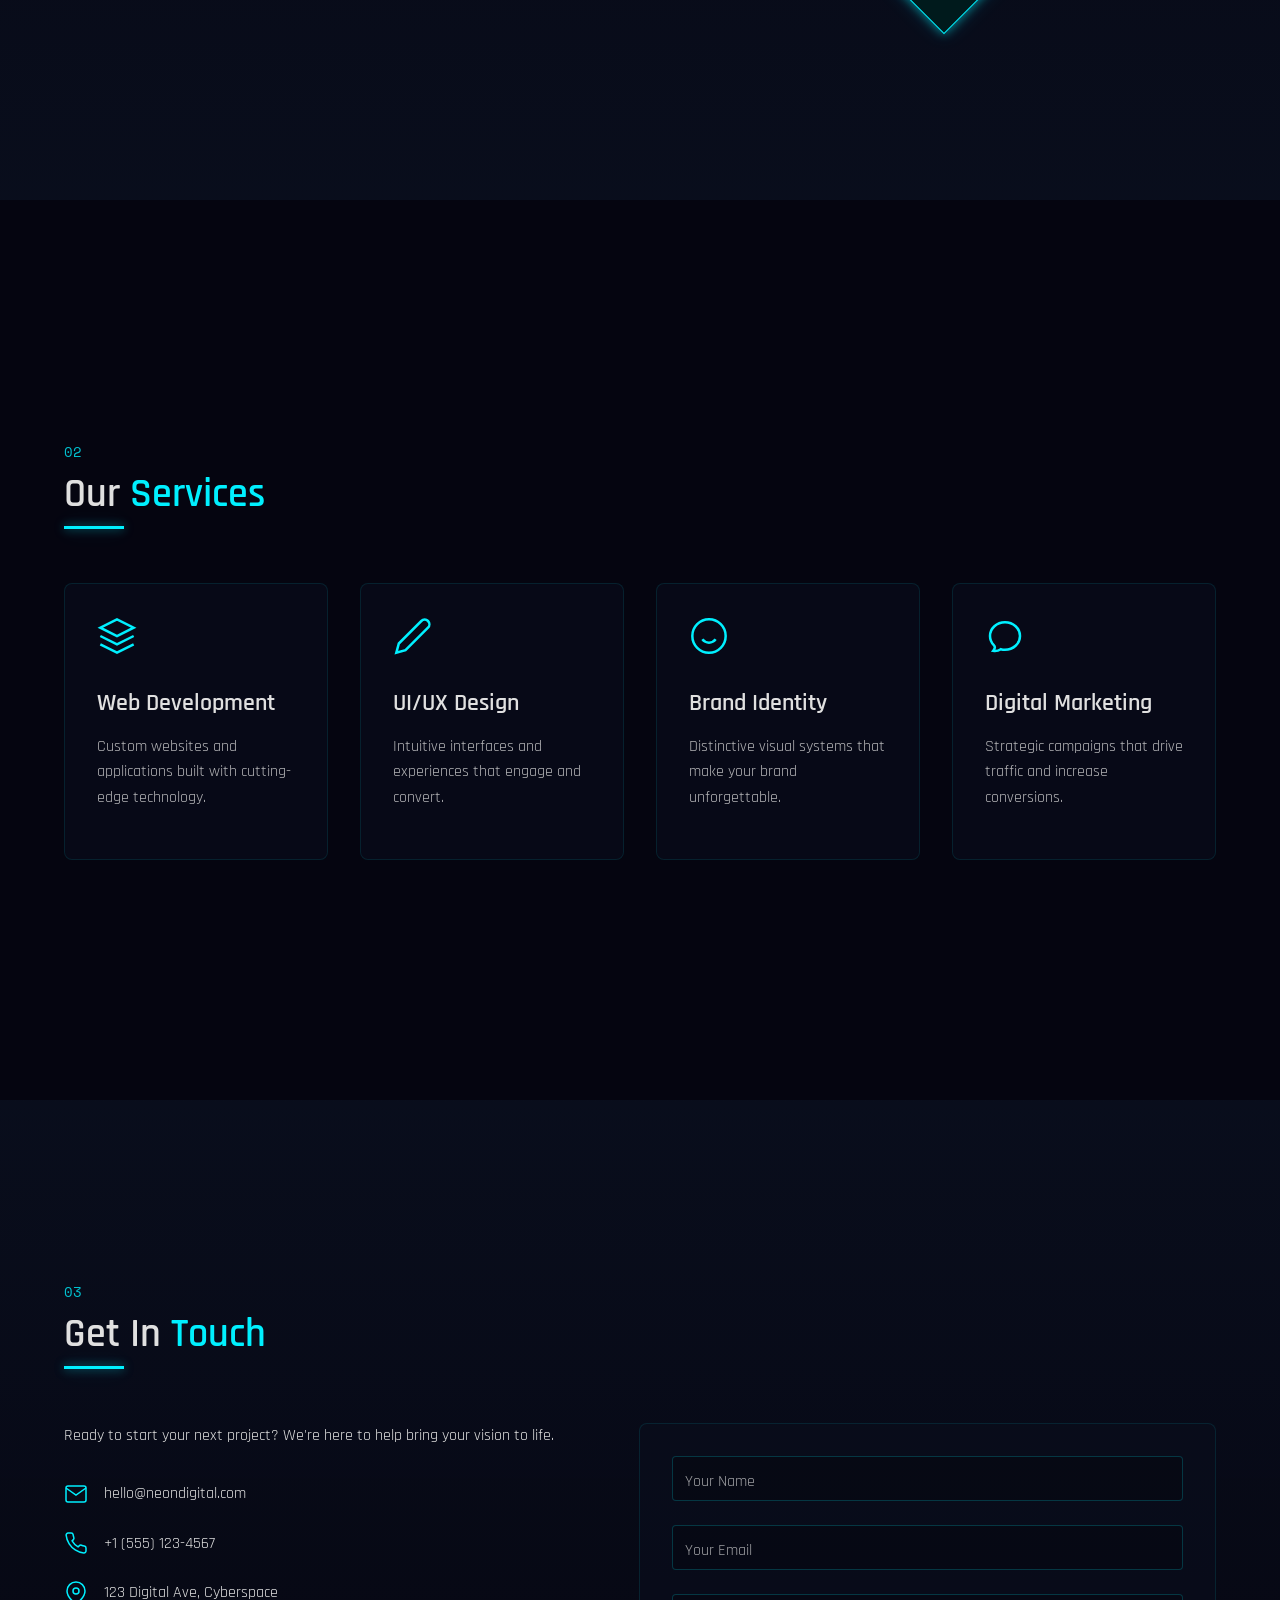
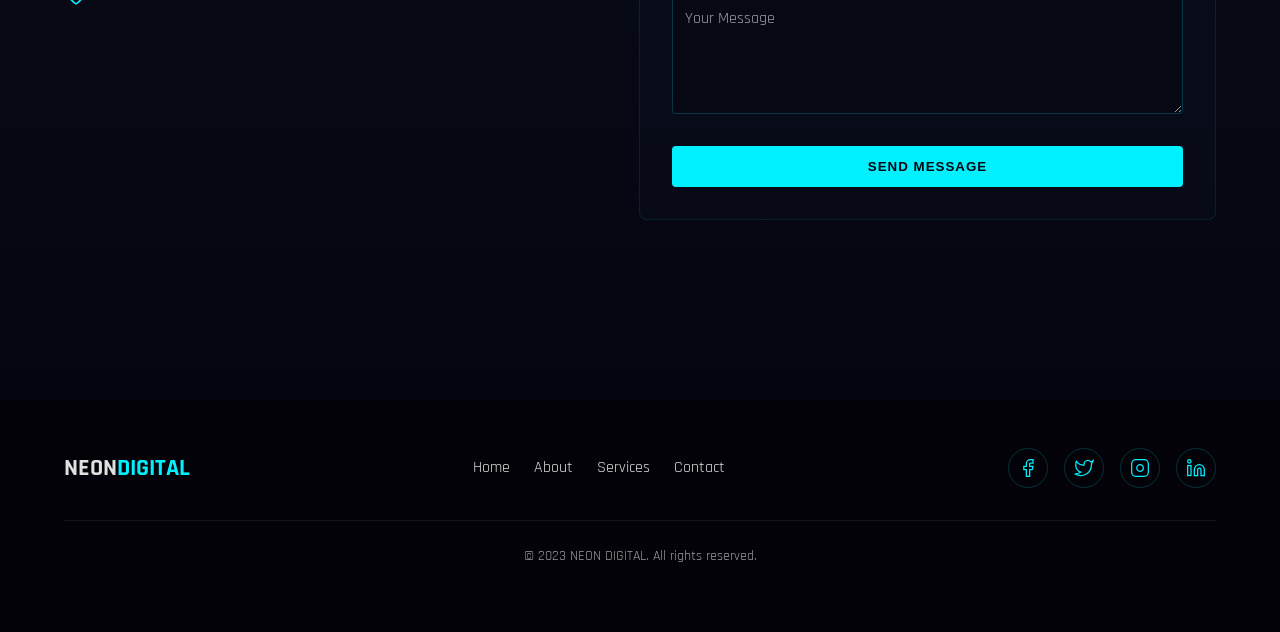
==== commit 2854d609: "Update index.html" ====
--- a/index.html
+++ b/index.html
@@ -43,7 +43,7 @@
                 <div class="circle"></div>
                 <div class="grid"></div>
 <link rel="icon" type="image/x-icon" href="BCO.595773de-ddb2-4721-8540-22479e5d4c9a.png">
-                <img src="BCO.595773de-ddb2-4721-8540-22479e5d4c9a.png" height=40px width=40px>
+                <img src="BCO.595773de-ddb2-4721-8540-22479e5d4c9a.png" height=300px width=300px>
 
             </div>
         </section>
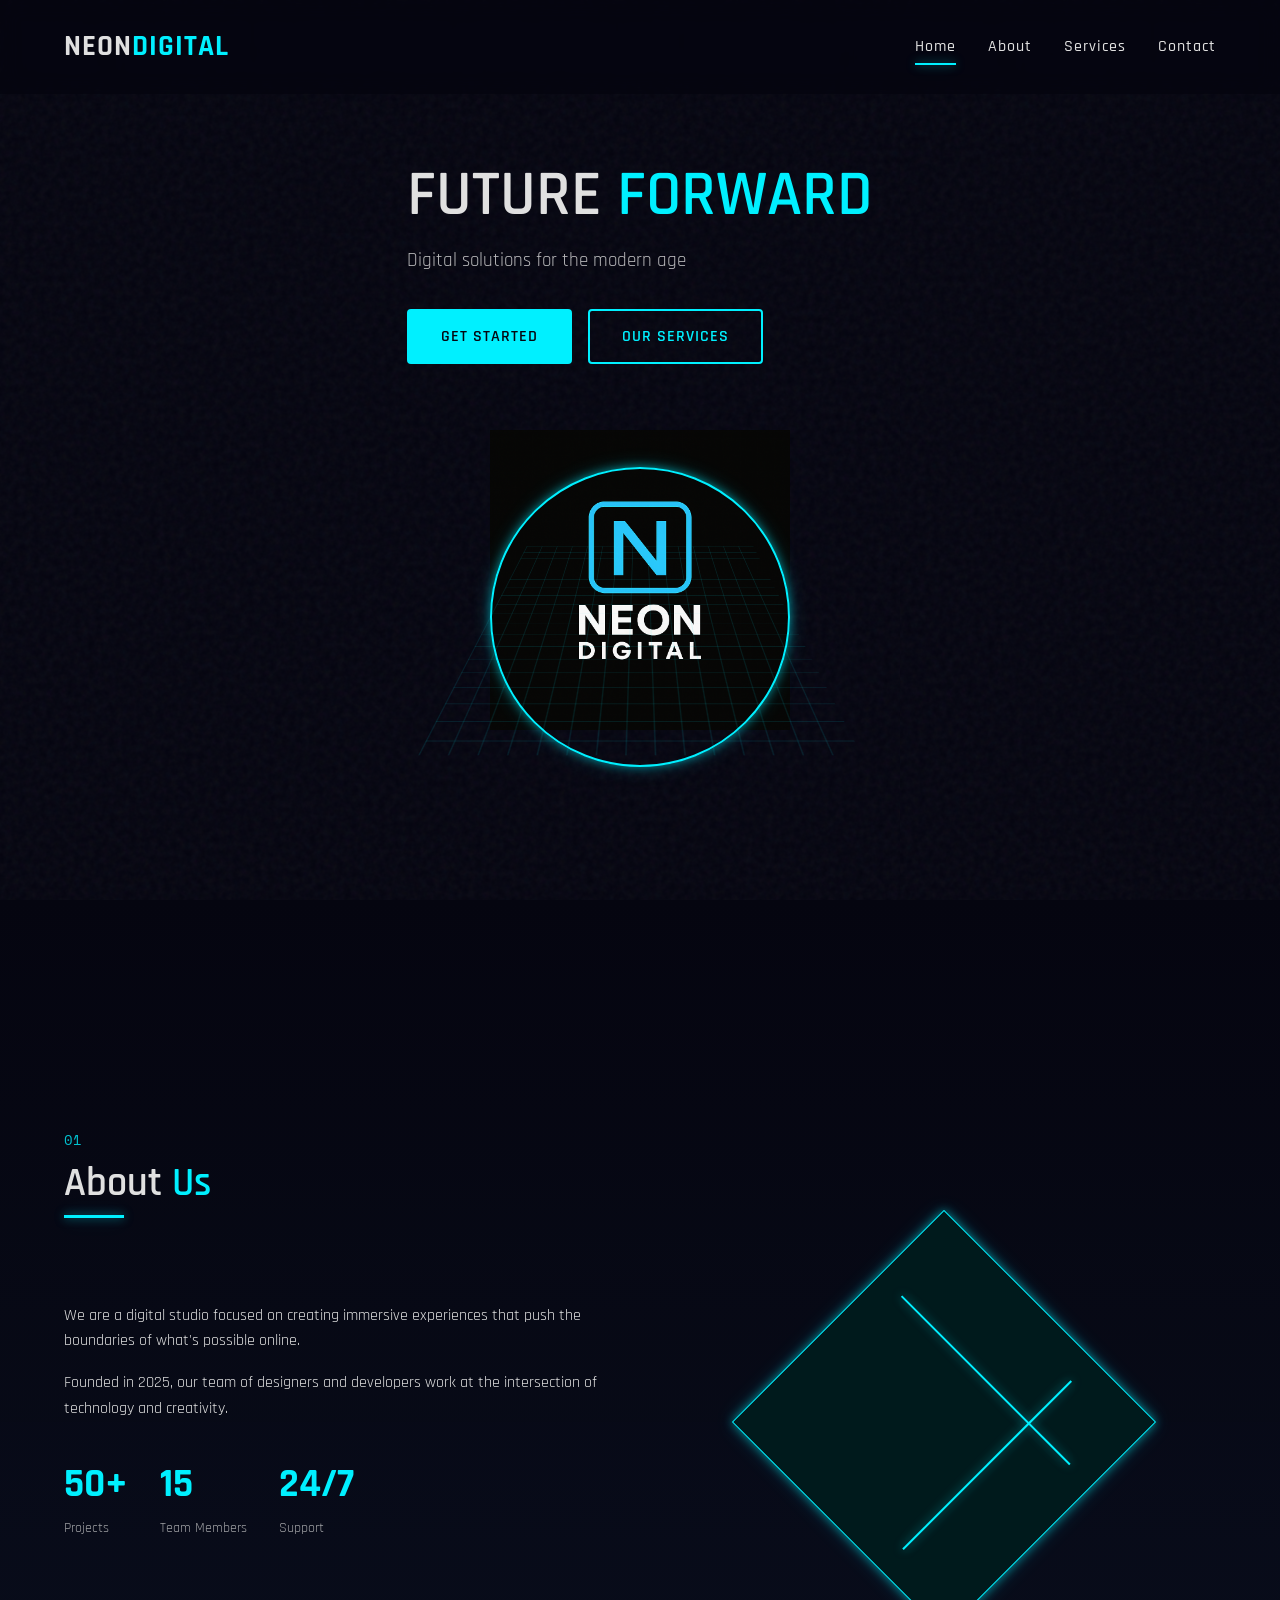
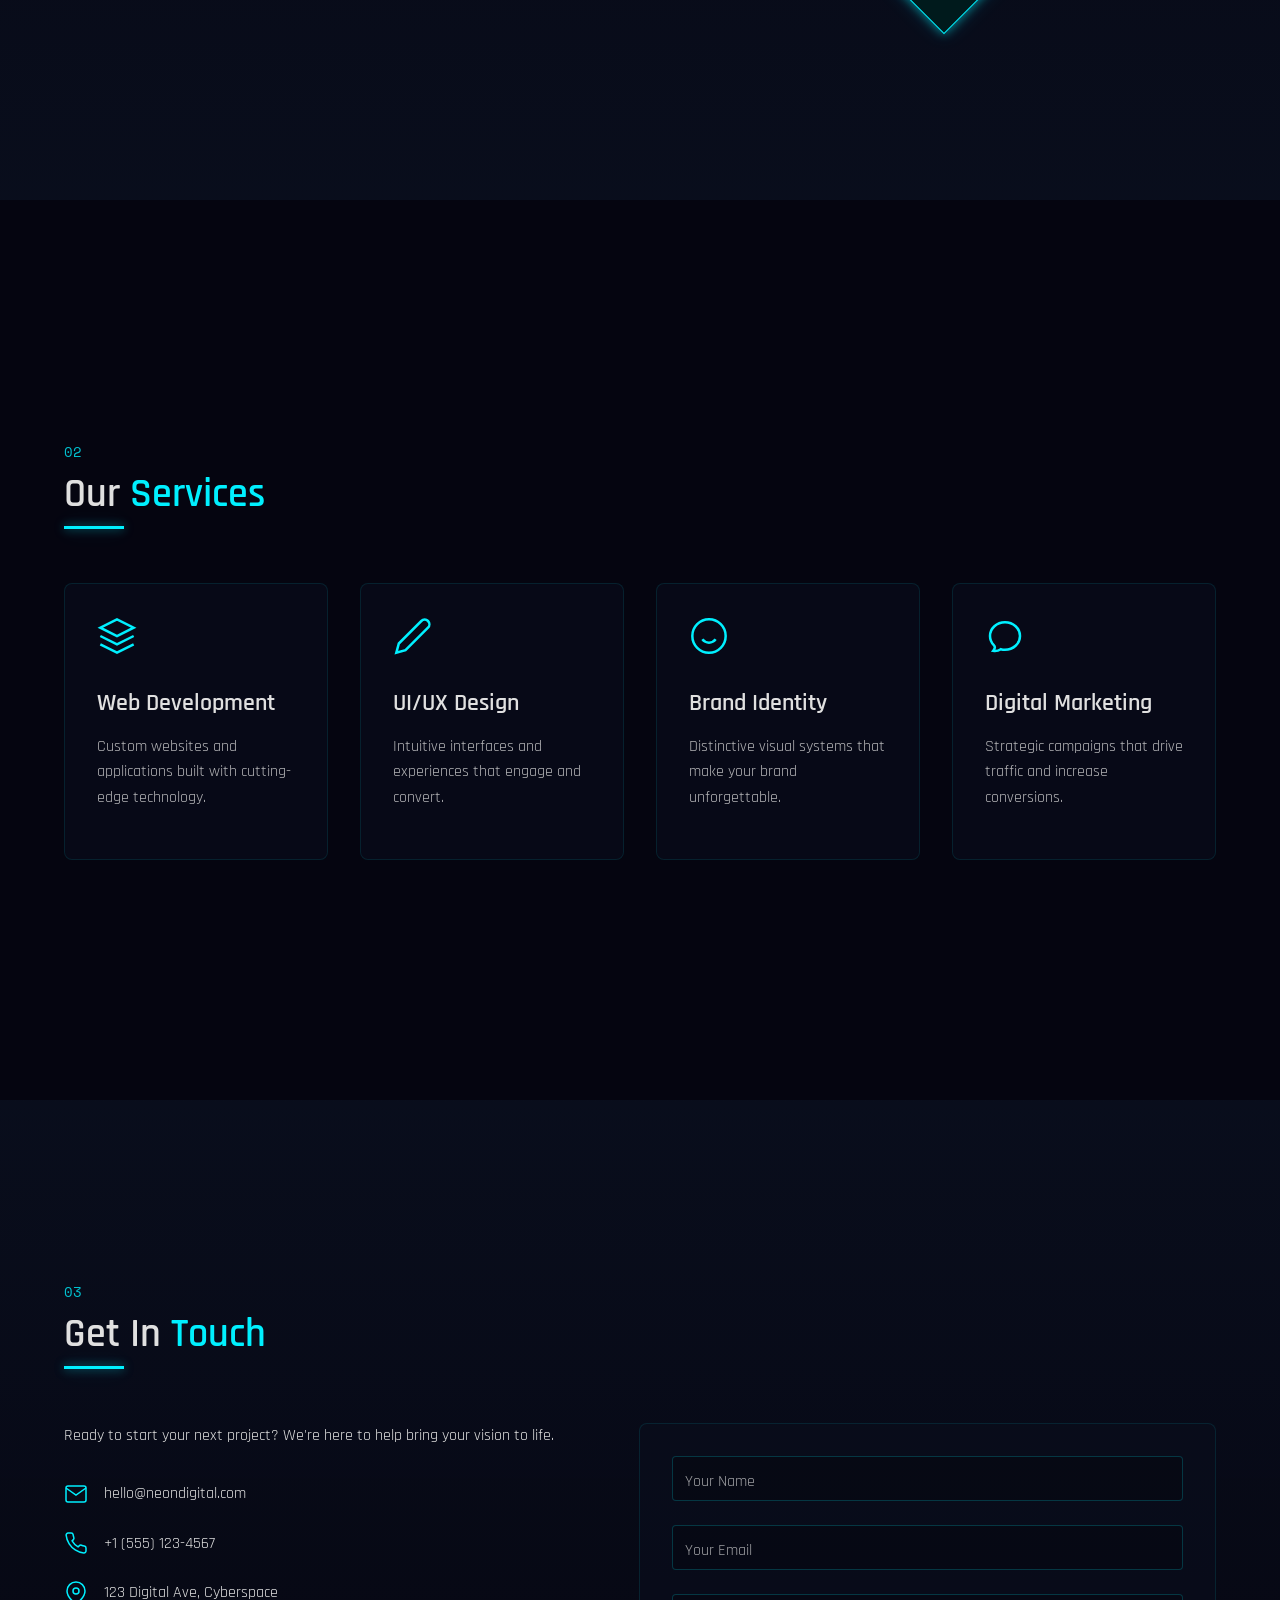
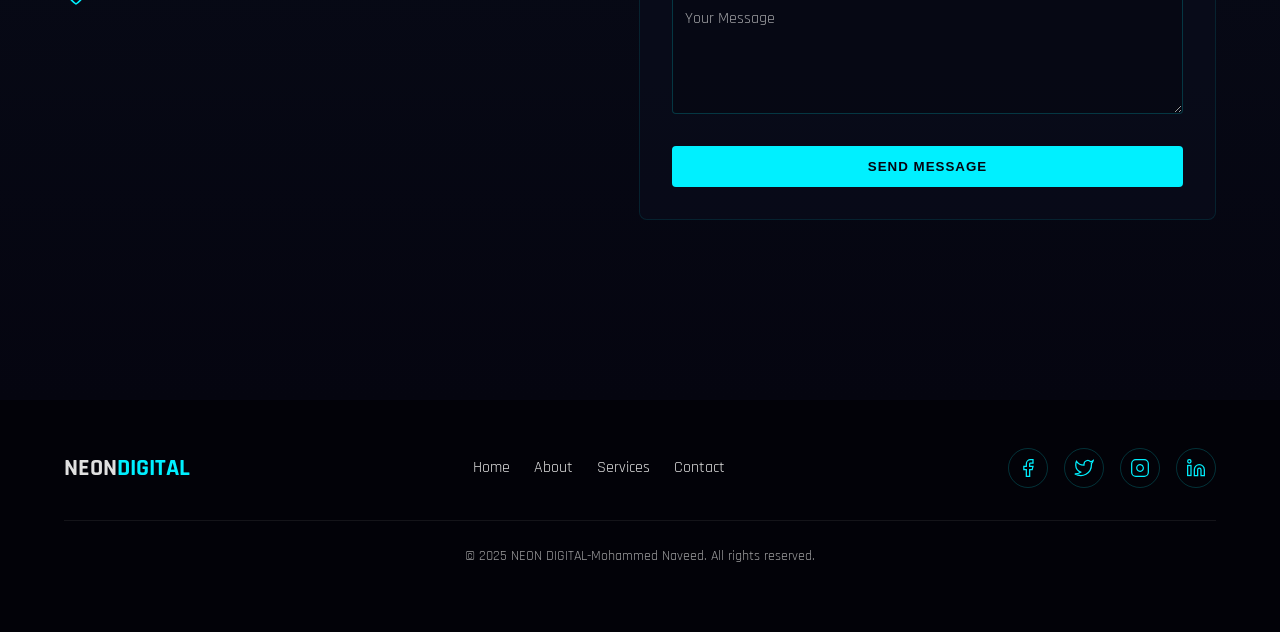
==== commit eaf8f2ef: "Update index.html" ====
--- a/index.html
+++ b/index.html
@@ -3,7 +3,7 @@
 <head>
     <meta charset="UTF-8">
     <meta name="viewport" content="width=device-width, initial-scale=1.0">
-    <title>Neon Digital</title>
+    <title>Neon Digital-Mohammed Naveed</title>
     <link rel="stylesheet" href="styles.css">
     <link rel="preconnect" href="https://fonts.googleapis.com">
     <link rel="preconnect" href="https://fonts.gstatic.com" crossorigin>
@@ -56,7 +56,7 @@
             <div class="about-content">
                 <div class="about-text">
                     <p>We are a digital studio focused on creating immersive experiences that push the boundaries of what's possible online.</p>
-                    <p>Founded in 2023, our team of designers and developers work at the intersection of technology and creativity.</p>
+                    <p>Founded in 2025, our team of designers and developers work at the intersection of technology and creativity.</p>
                     <div class="stats">
                         <div class="stat">
                             <span class="stat-number">50+</span>
@@ -213,7 +213,7 @@
             </div>
         </div>
         <div class="copyright">
-            <p>&copy; 2023 NEON DIGITAL. All rights reserved.</p>
+            <p>&copy; 2025 NEON DIGITAL-Mohammed Naveed. All rights reserved.</p>
         </div>
     </footer>
 
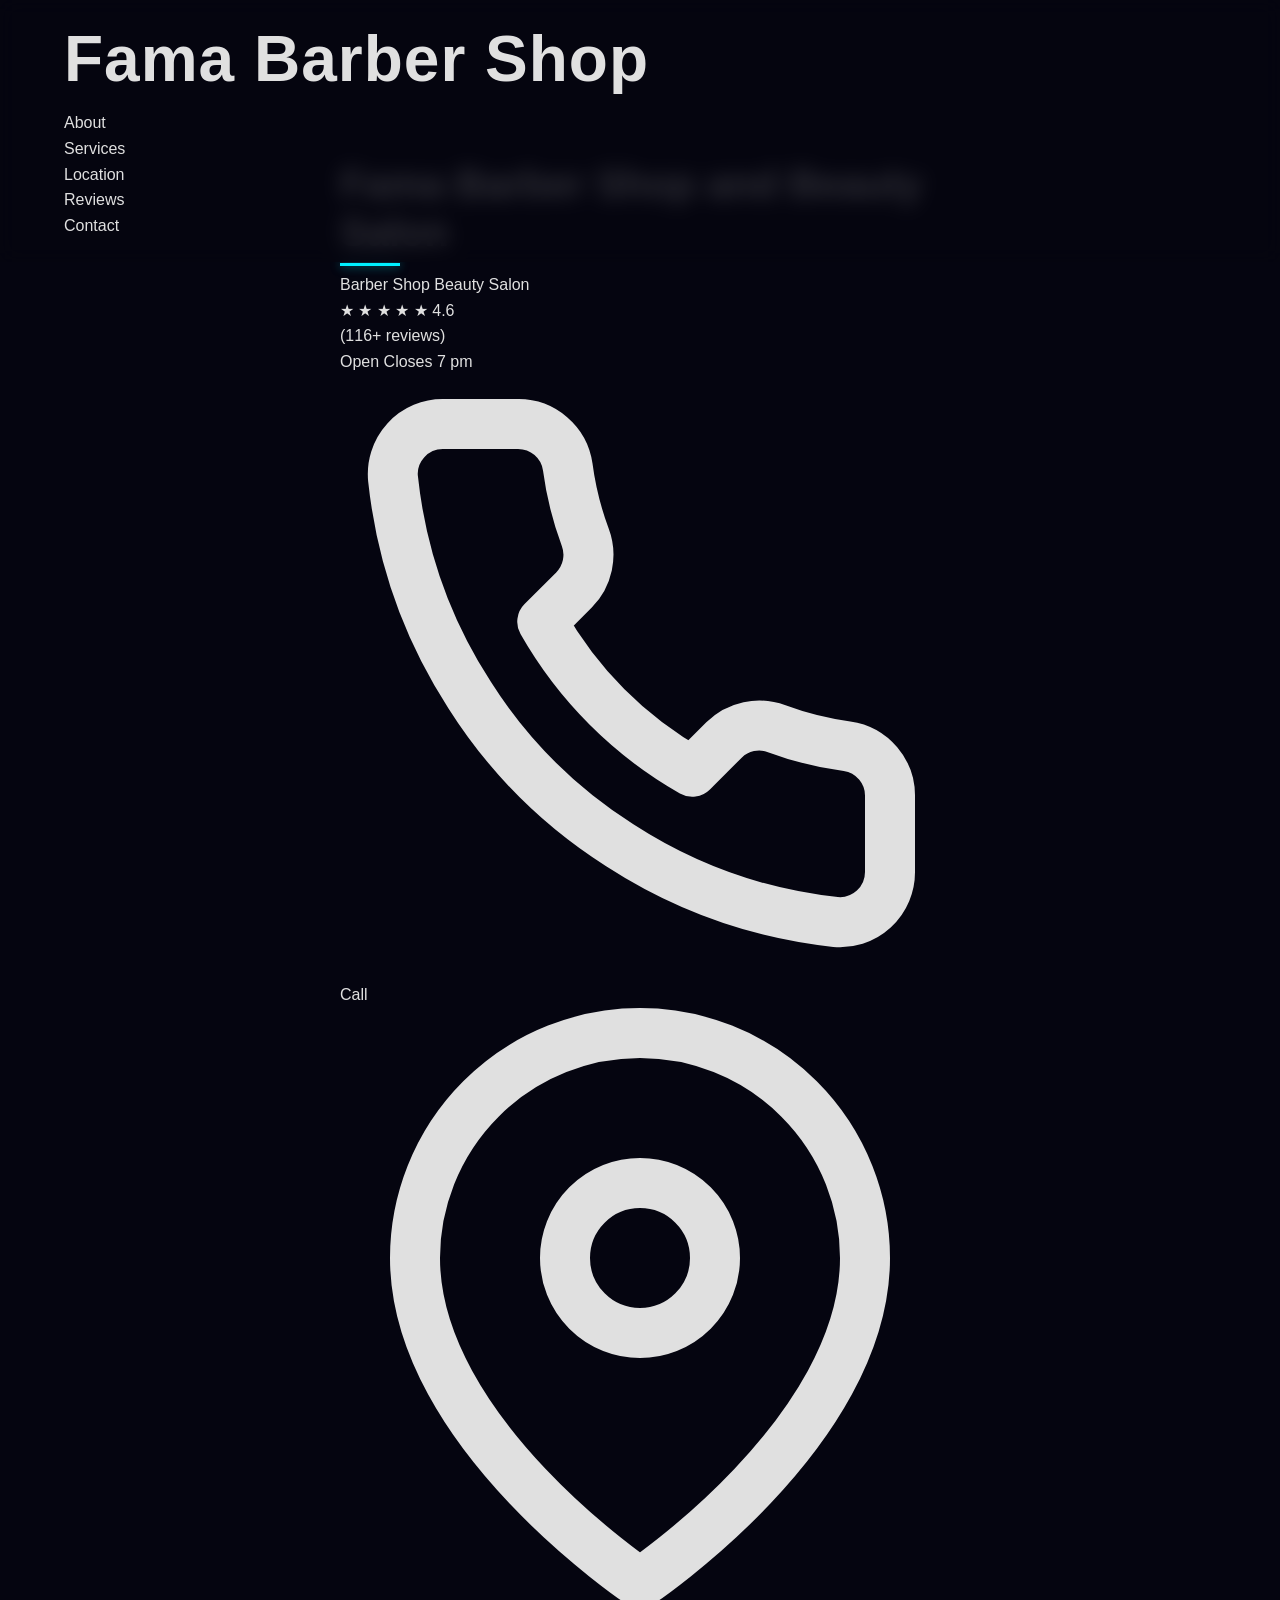
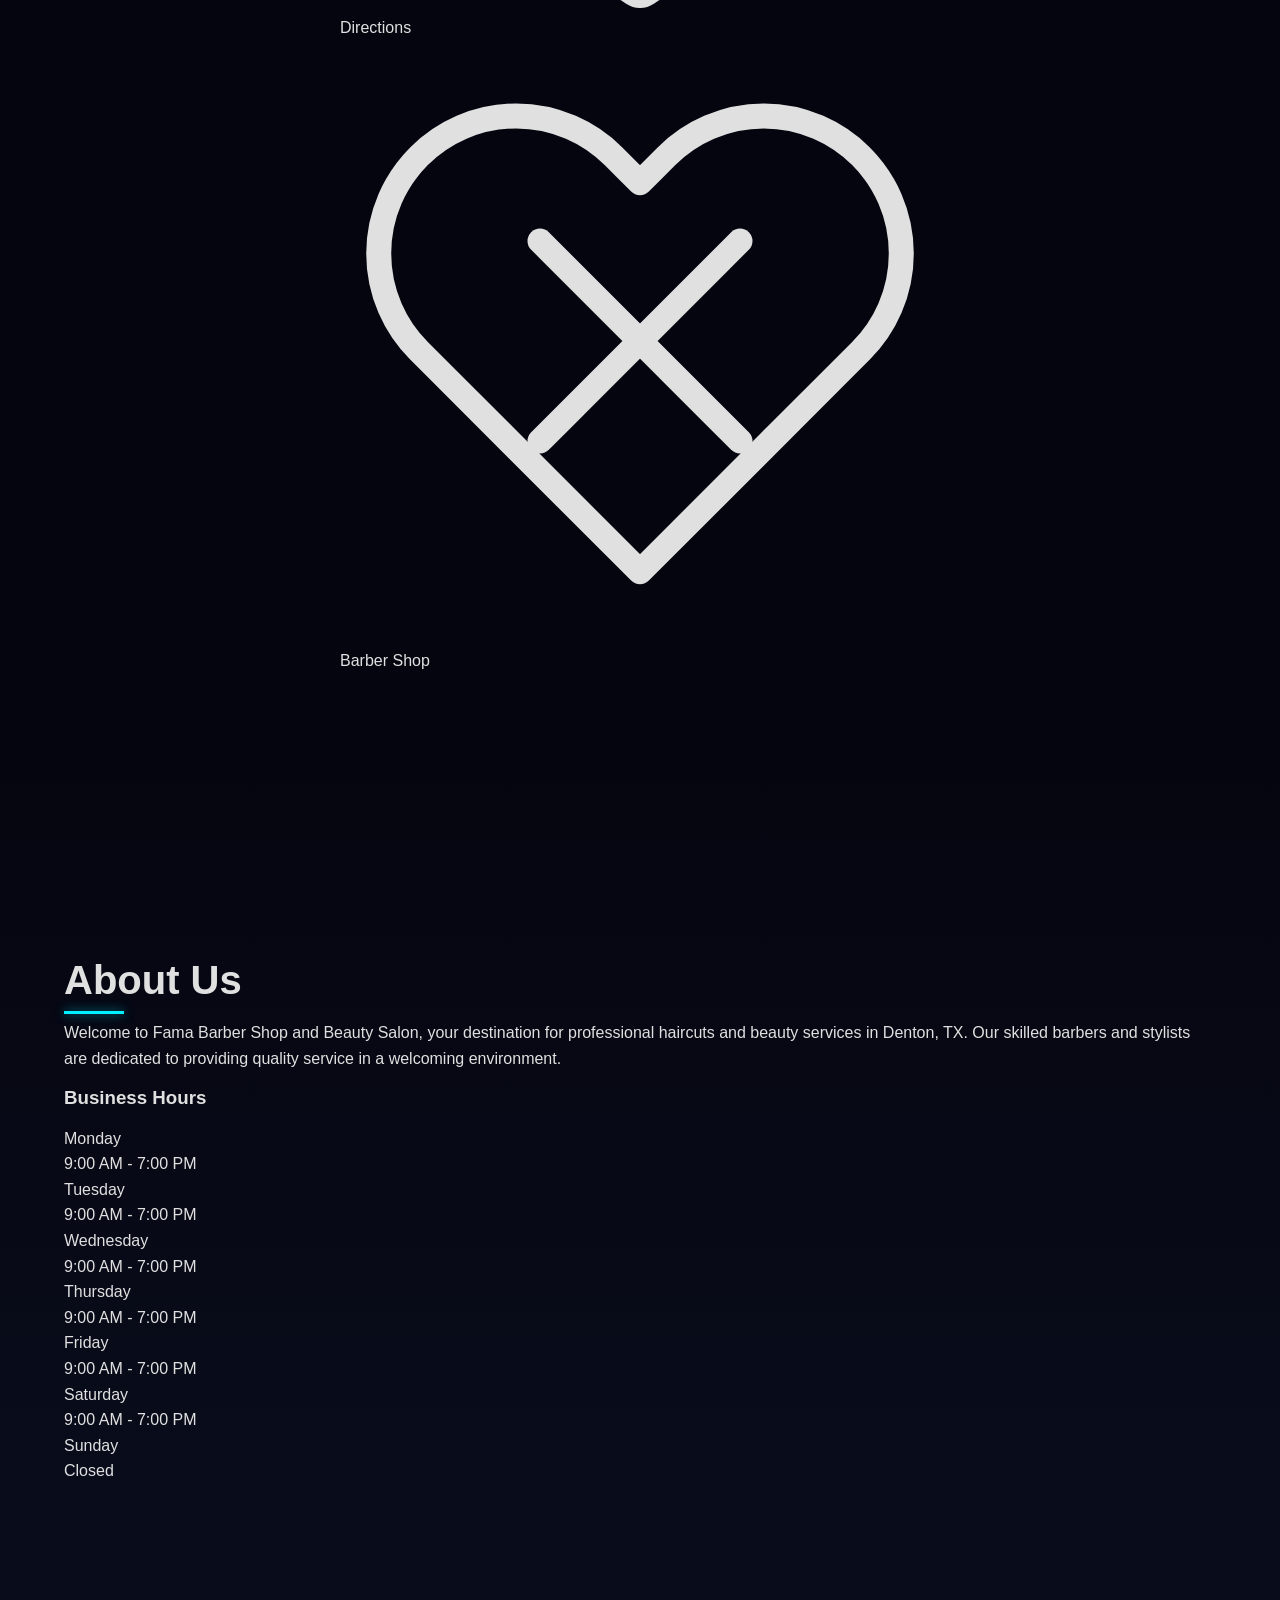
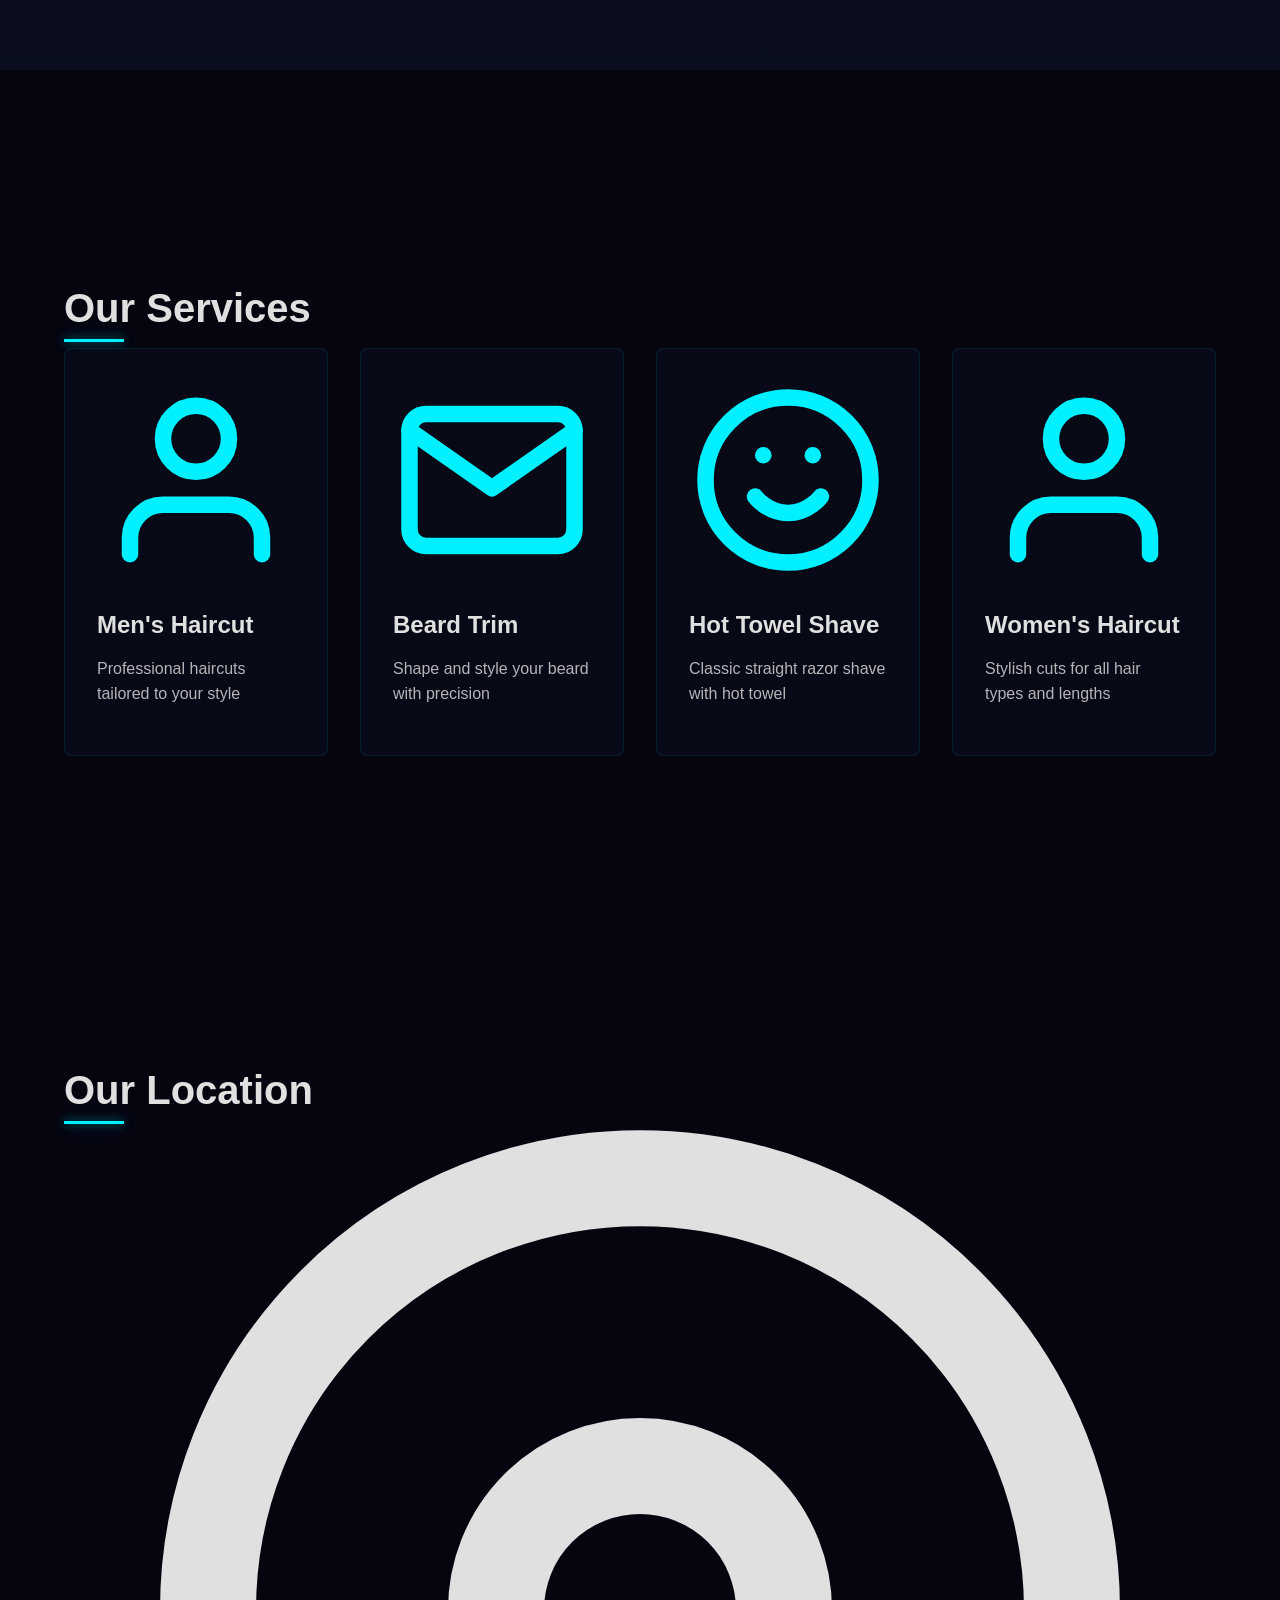
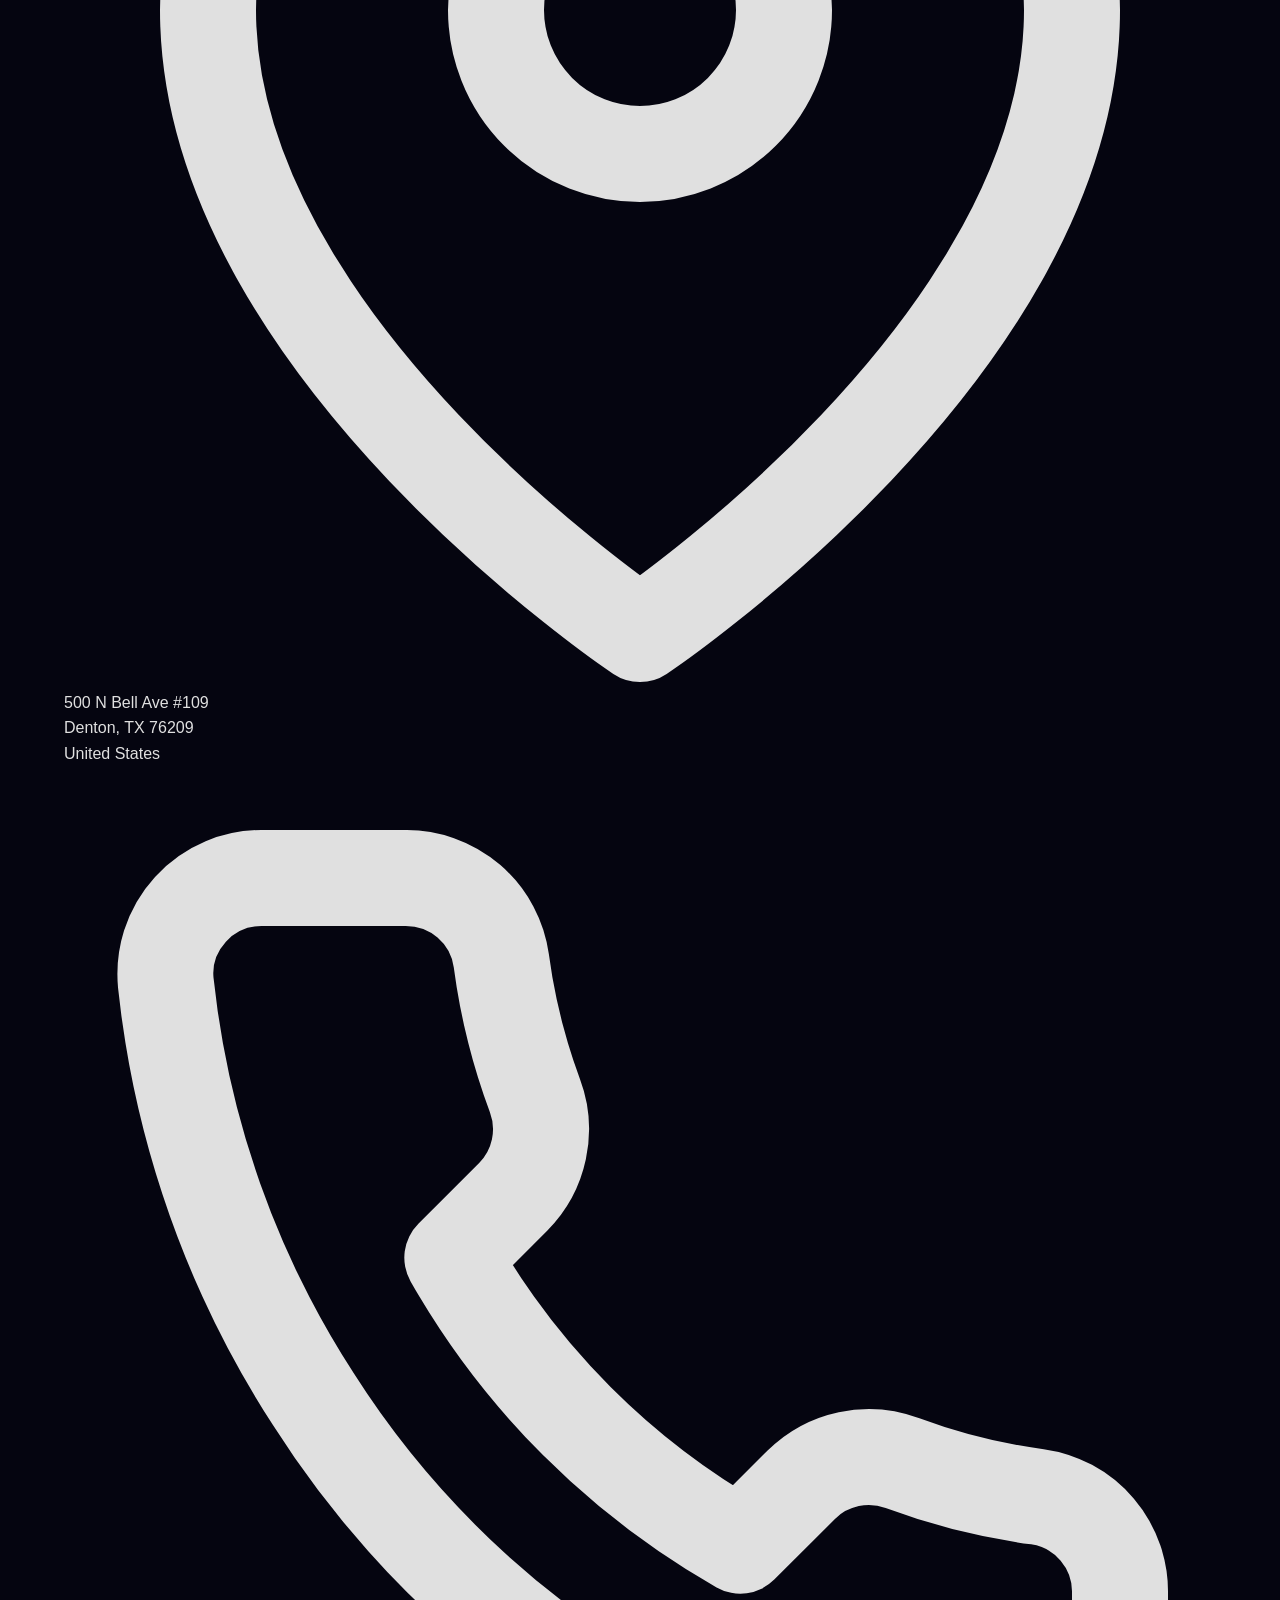
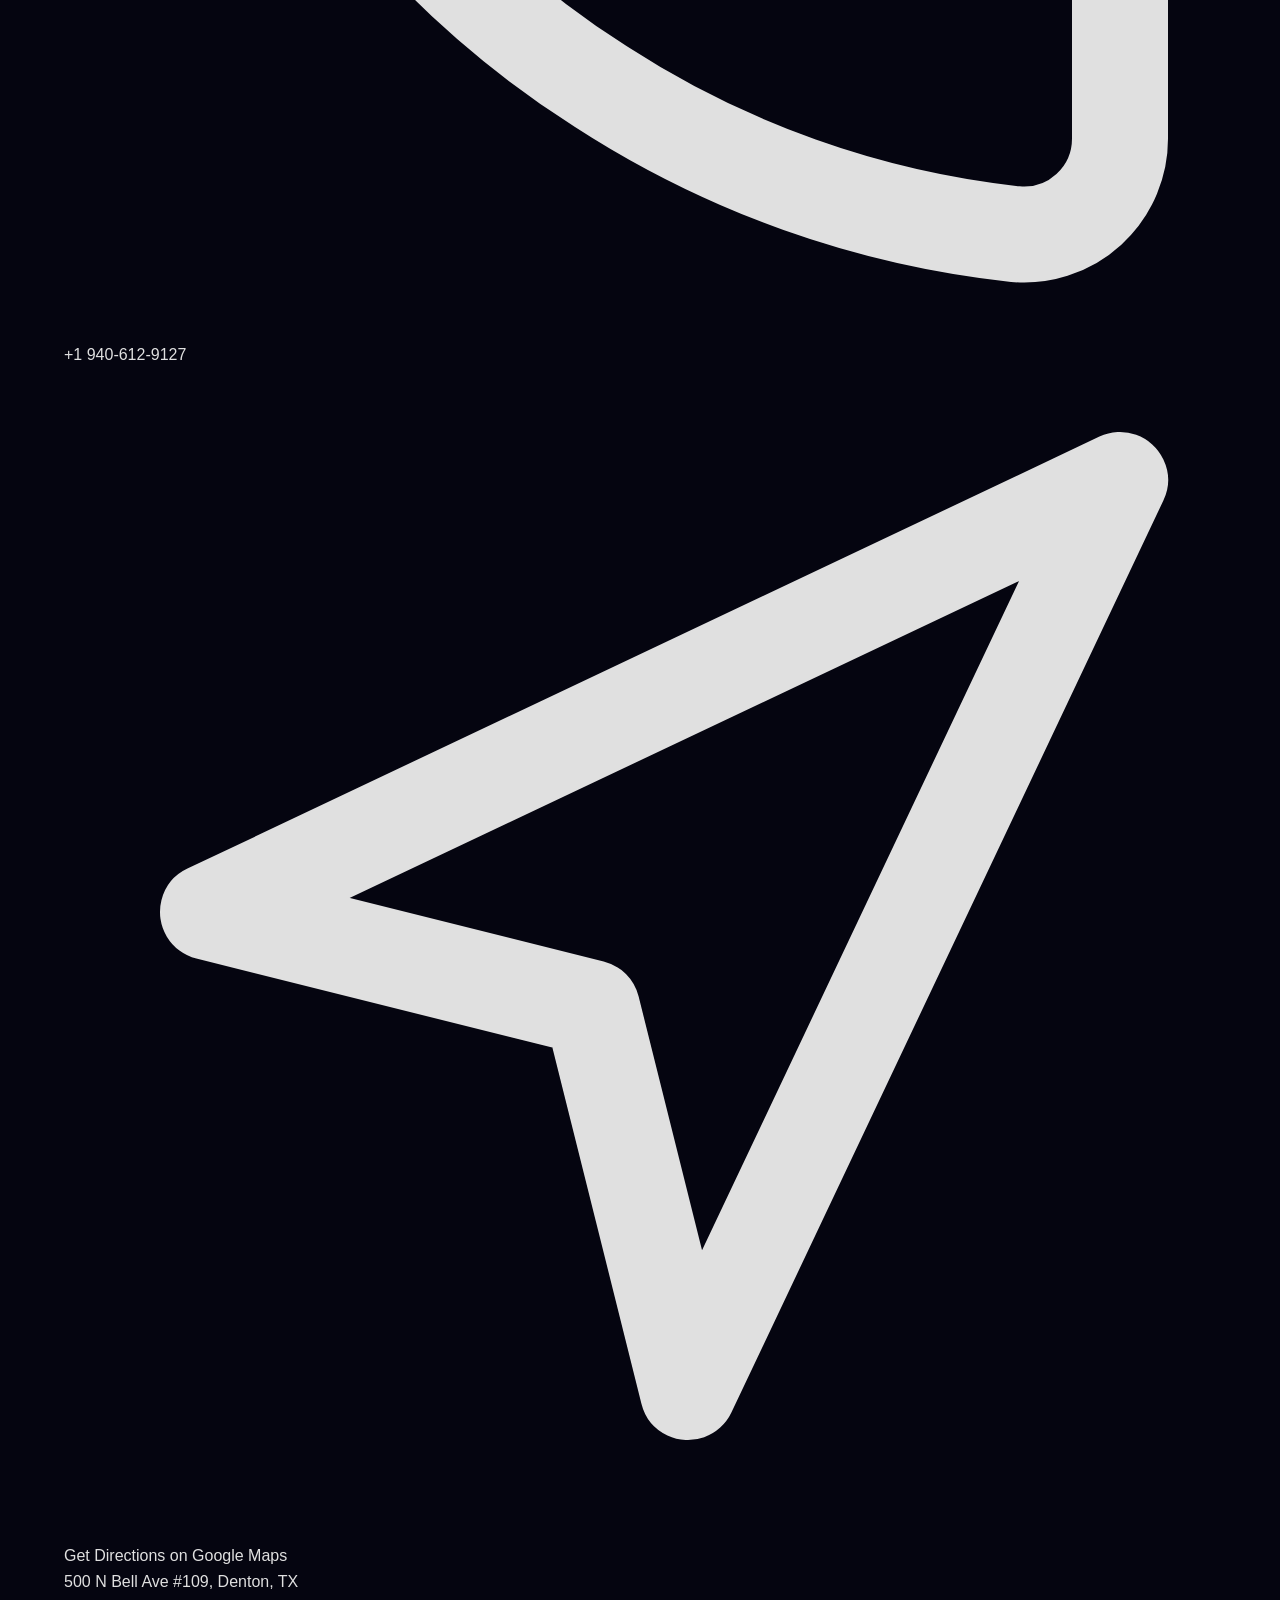
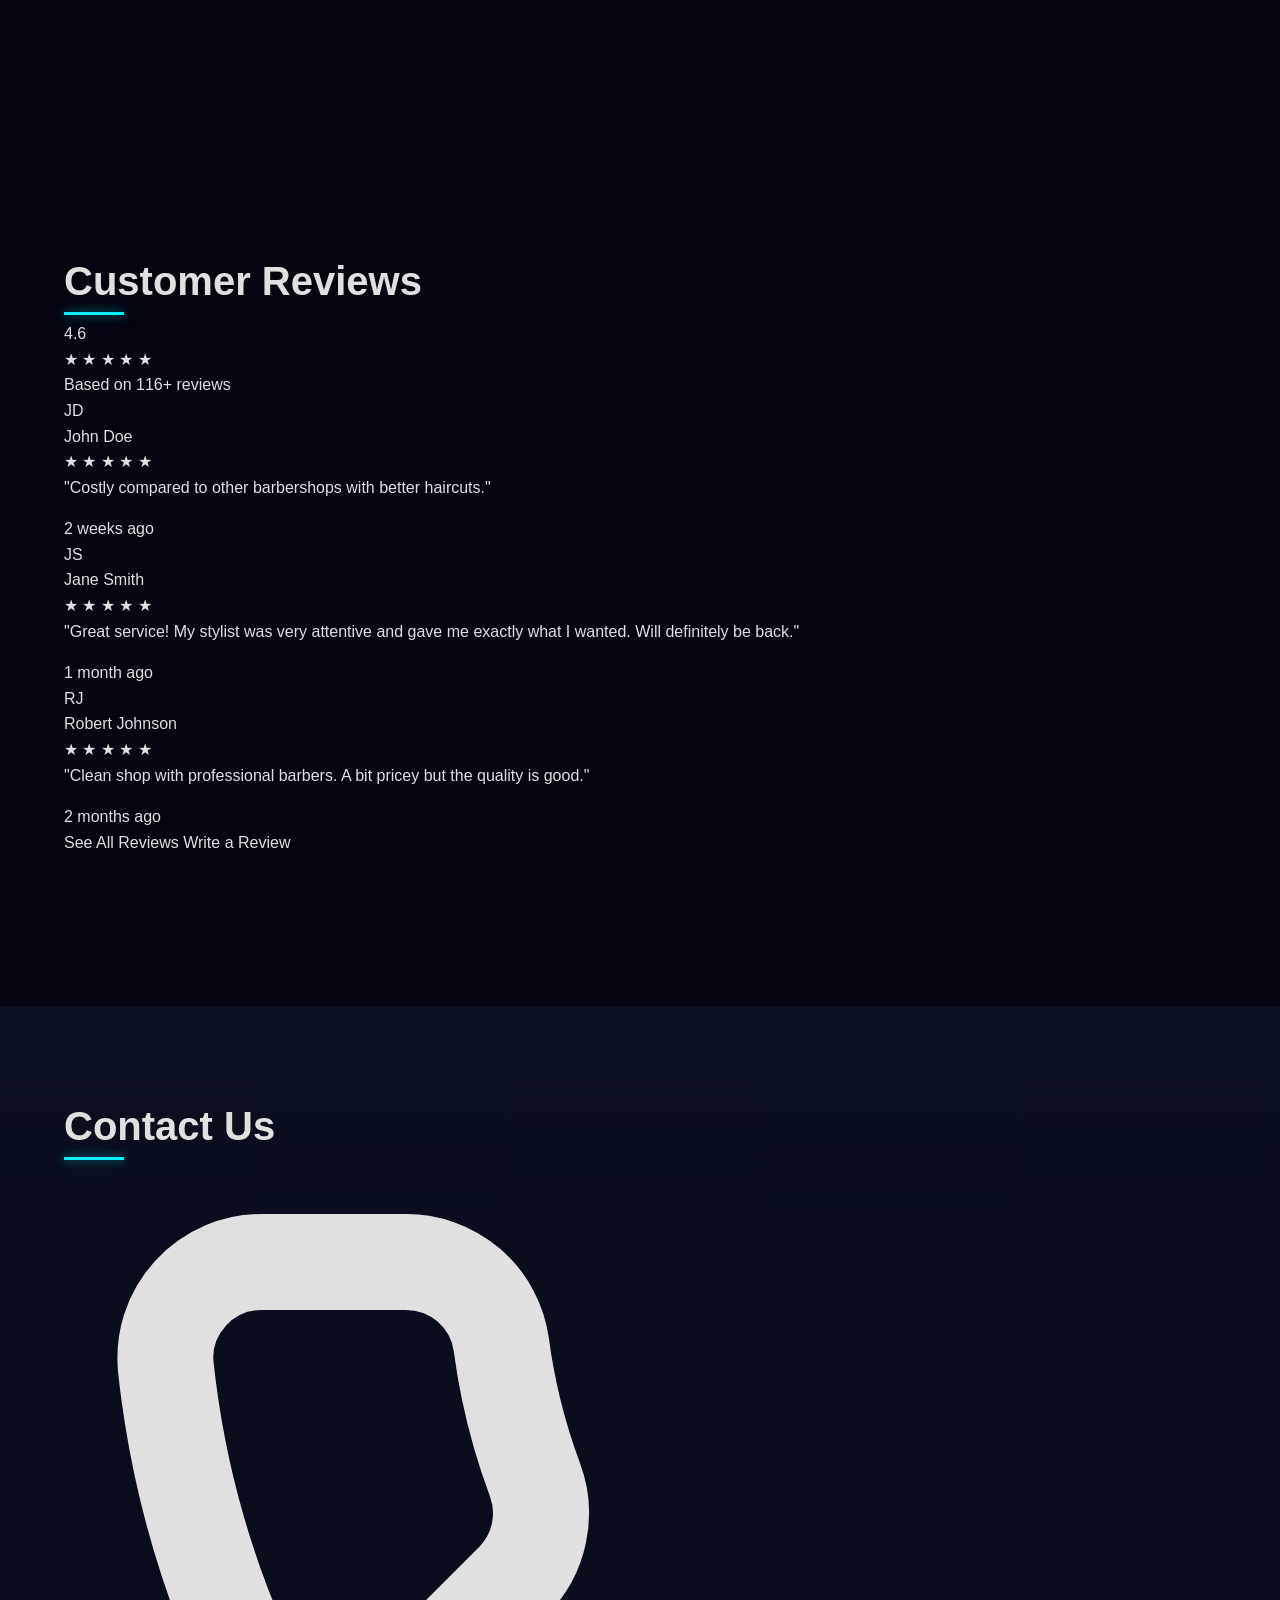
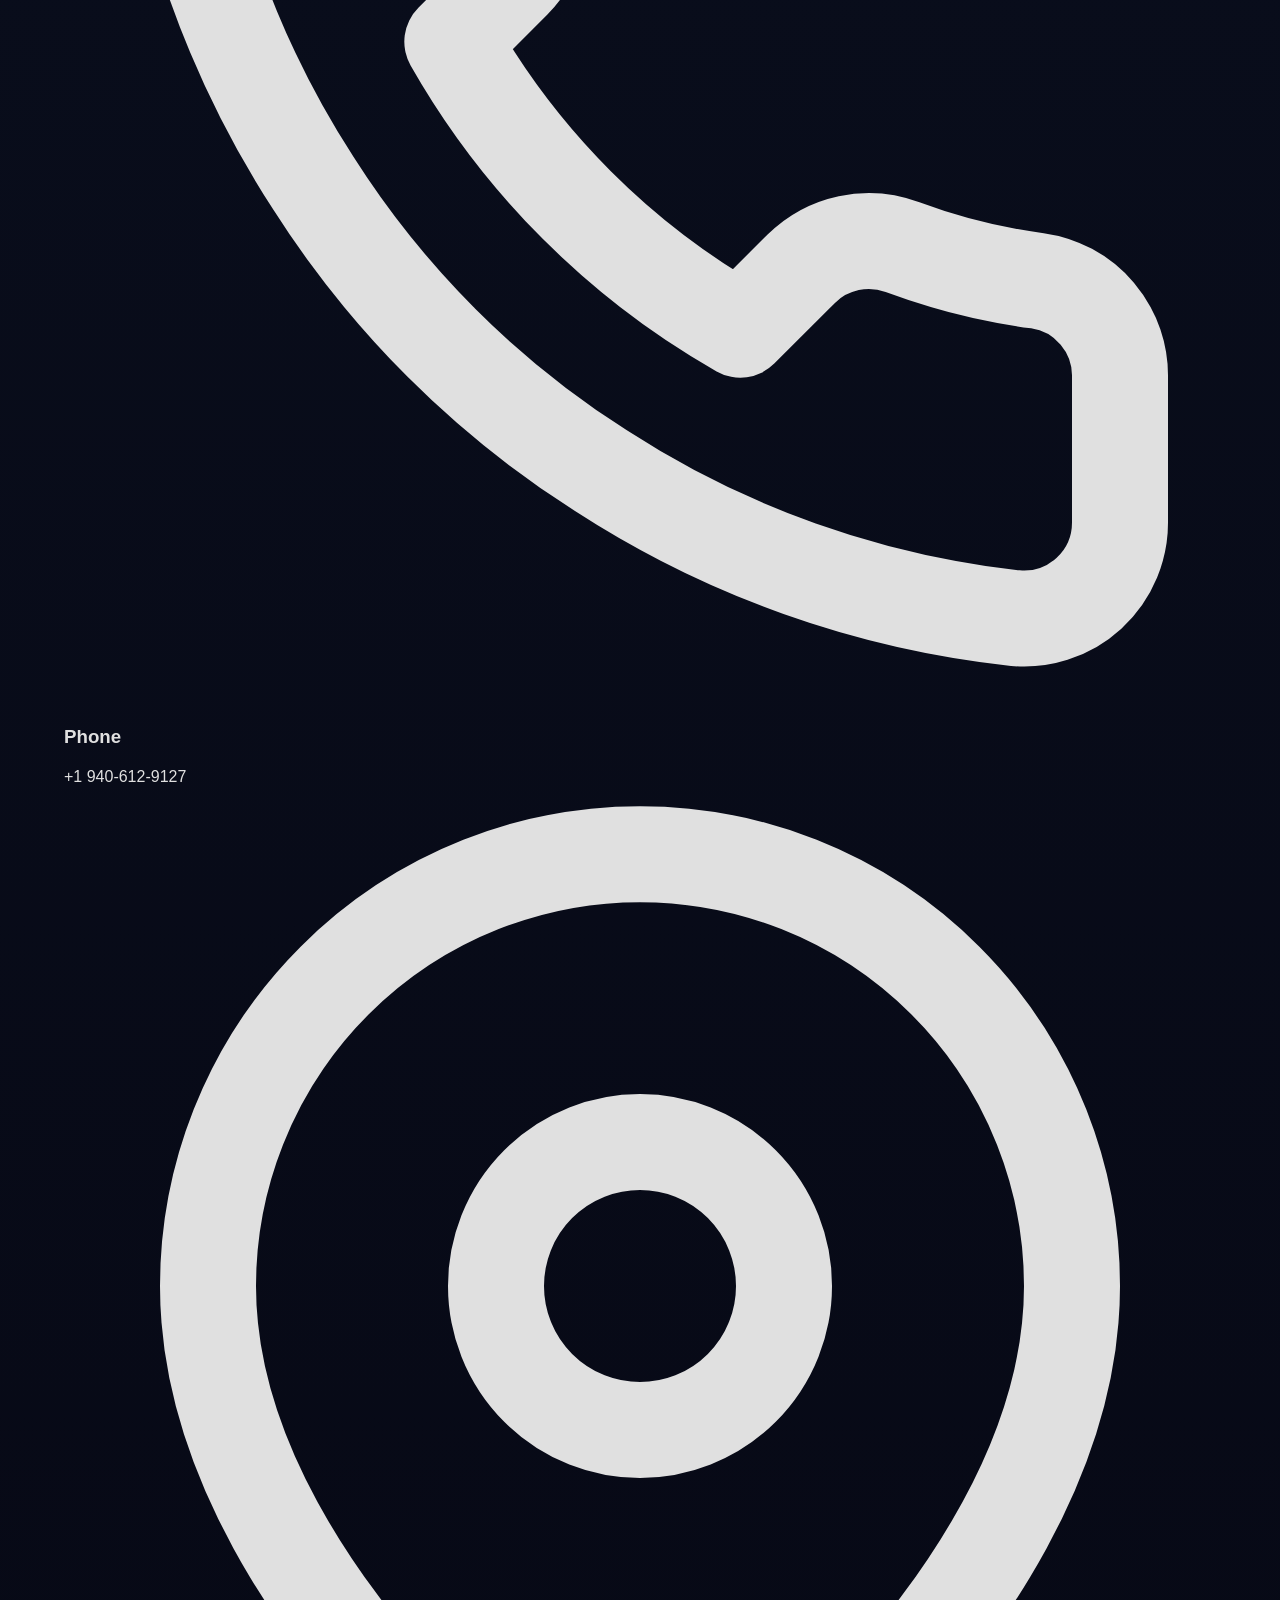
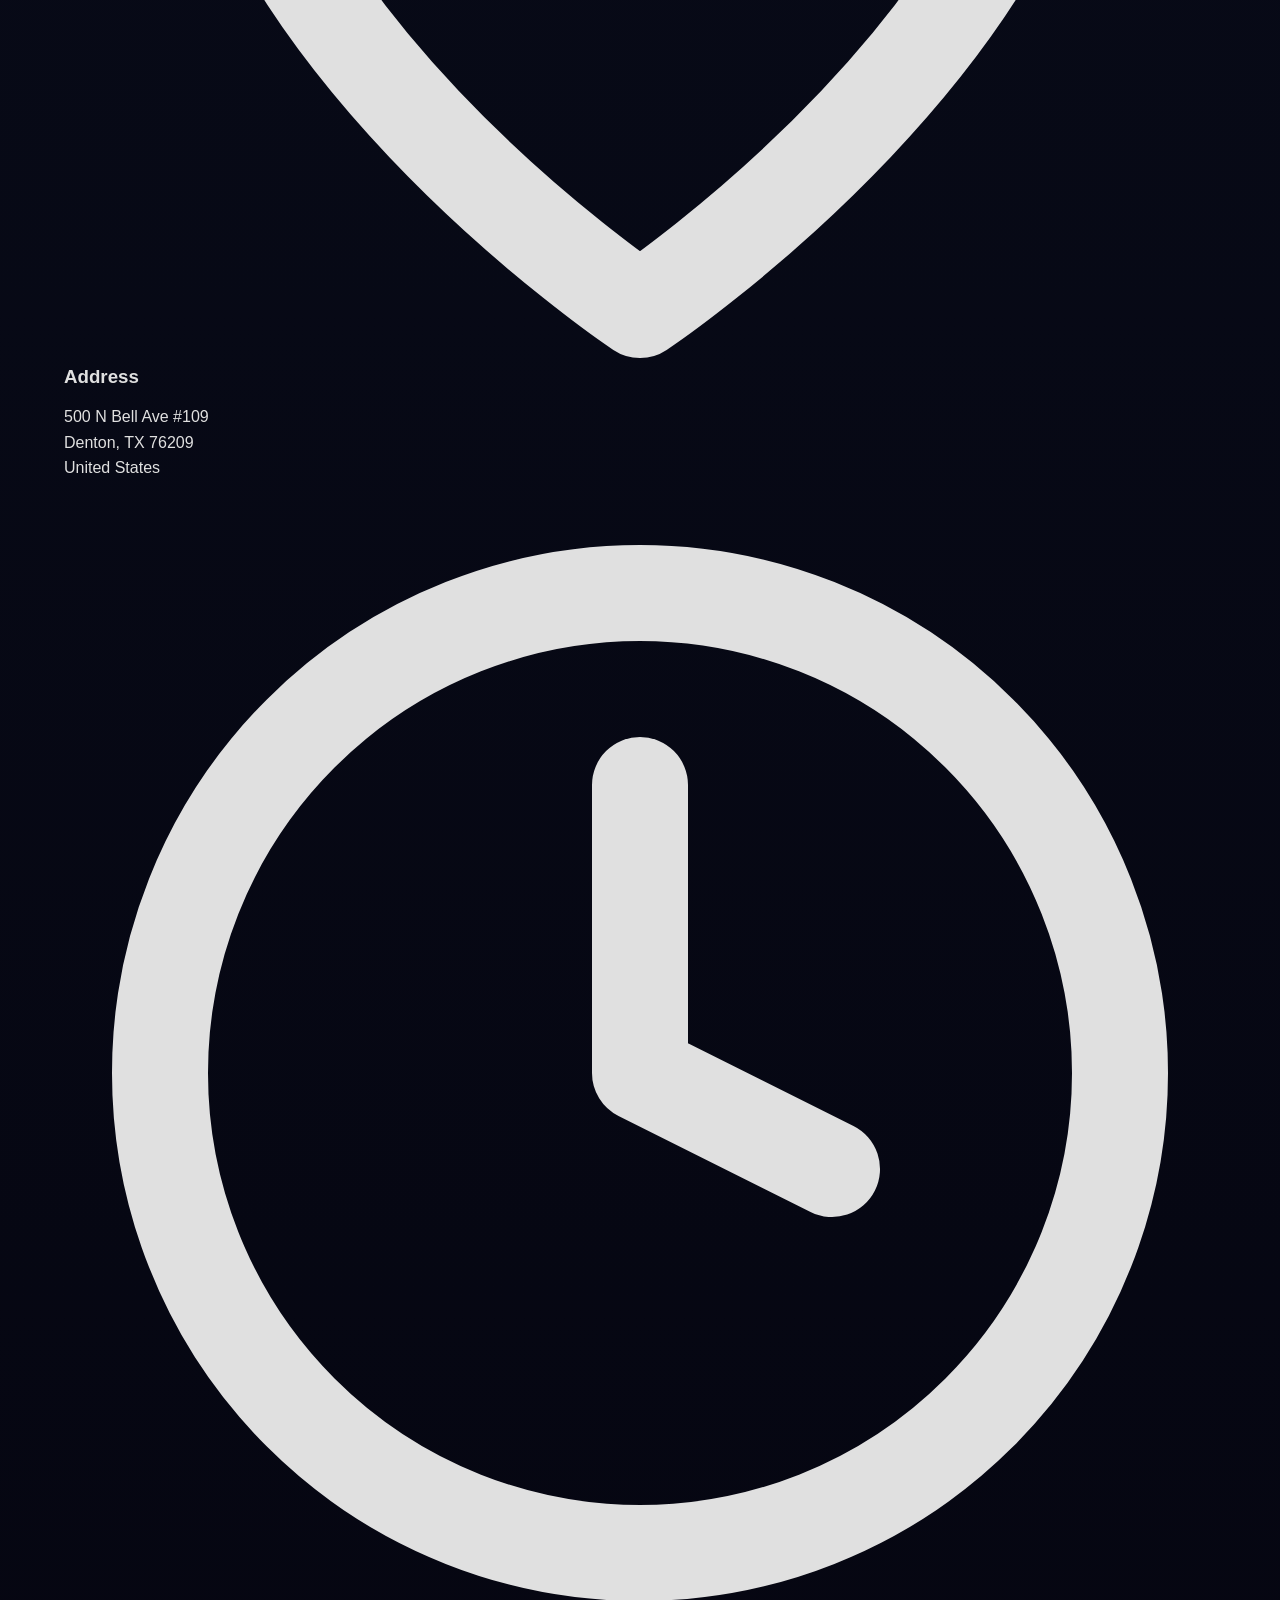
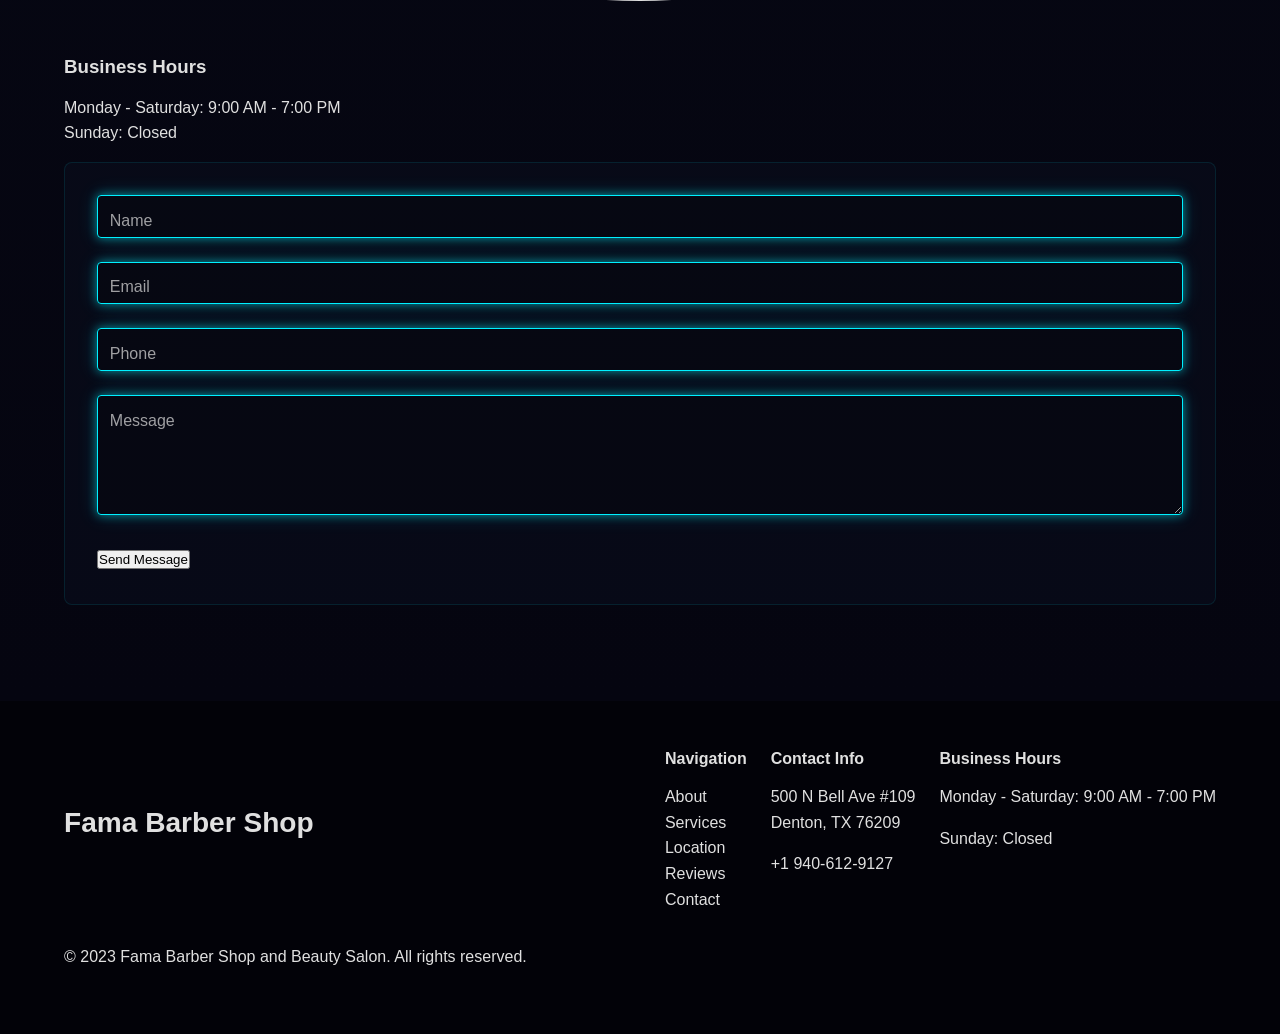
==== commit d92c1563: "Create index.html" ====
--- a/index.html
+++ b/index.html
@@ -3,217 +3,381 @@
 <head>
     <meta charset="UTF-8">
     <meta name="viewport" content="width=device-width, initial-scale=1.0">
-    <title>Neon Digital-Mohammed Naveed</title>
+    <title>Fama Barber Shop and Beauty Salon</title>
     <link rel="stylesheet" href="styles.css">
     <link rel="preconnect" href="https://fonts.googleapis.com">
     <link rel="preconnect" href="https://fonts.gstatic.com" crossorigin>
-    <link href="https://fonts.googleapis.com/css2?family=Rajdhani:wght@300;400;500;600;700&family=Space+Mono:wght@400;700&display=swap" rel="stylesheet">
+    <link href="https://fonts.googleapis.com/css2?family=Poppins:wght@300;400;500;600;700&display=swap" rel="stylesheet">
 </head>
 <body>
-    <div class="noise"></div>
-    
     <header>
-        <div class="logo">NEON<span class="accent">DIGITAL</span></div>
-        <nav>
-            <ul class="nav-links">
-                <li><a href="#home" class="nav-link active">Home</a></li>
-                <li><a href="#about" class="nav-link">About</a></li>
-                <li><a href="#services" class="nav-link">Services</a></li>
-                <li><a href="#contact" class="nav-link">Contact</a></li>
-            </ul>
-            <div class="menu-toggle">
-                <div class="bar"></div>
-                <div class="bar"></div>
-                <div class="bar"></div>
-            </div>
-        </nav>
+        <div class="container">
+            <div class="logo">
+                <div class="barber-pole">
+                    <div class="pole-stripes"></div>
+                </div>
+                <h1>Fama Barber Shop</h1>
+            </div>
+            <nav>
+                <button class="menu-toggle" aria-label="Toggle menu">
+                    <span></span>
+                    <span></span>
+                    <span></span>
+                </button>
+                <ul class="nav-menu">
+                    <li><a href="#about">About</a></li>
+                    <li><a href="#services">Services</a></li>
+                    <li><a href="#location">Location</a></li>
+                    <li><a href="#reviews">Reviews</a></li>
+                    <li><a href="#contact" class="btn-contact">Contact</a></li>
+                </ul>
+            </nav>
+        </div>
     </header>
 
     <main>
-        <section id="home" class="hero">
-            <div class="hero-content">
-                <h1>FUTURE <span class="accent">FORWARD</span></h1>
-                <p class="subtitle">Digital solutions for the modern age</p>
-                <div class="cta-container">
-                    <a href="#contact" class="cta-button">Get Started</a>
-                    <a href="#services" class="cta-button outline">Our Services</a>
-                </div>
-            </div>
-            <div class="hero-visual">
-                <div class="circle"></div>
-                <div class="grid"></div>
-<link rel="icon" type="image/x-icon" href="BCO.595773de-ddb2-4721-8540-22479e5d4c9a.png">
-                <img src="BCO.595773de-ddb2-4721-8540-22479e5d4c9a.png" height=300px width=300px>
-
+        <section class="hero">
+            <div class="container">
+                <div class="hero-content">
+                    <h2>Fama Barber Shop and Beauty Salon</h2>
+                    <div class="business-category">
+                        <span class="tag">Barber Shop</span>
+                        <span class="tag">Beauty Salon</span>
+                    </div>
+                    <div class="business-rating">
+                        <div class="stars">
+                            <span class="star">★</span>
+                            <span class="star">★</span>
+                            <span class="star">★</span>
+                            <span class="star">★</span>
+                            <span class="star half">★</span>
+                            <span class="rating-number">4.6</span>
+                        </div>
+                        <span class="reviews-count">(116+ reviews)</span>
+                    </div>
+                    <div class="business-status">
+                        <span class="status-indicator open"></span>
+                        <span class="status-text">Open</span>
+                        <span class="hours">Closes 7 pm</span>
+                    </div>
+                    <div class="cta-buttons">
+                        <a href="tel:+19406129127" class="btn btn-primary">
+                            <svg class="icon" viewBox="0 0 24 24" fill="none" stroke="currentColor" stroke-width="2" stroke-linecap="round" stroke-linejoin="round">
+                                <path d="M22 16.92v3a2 2 0 0 1-2.18 2 19.79 19.79 0 0 1-8.63-3.07 19.5 19.5 0 0 1-6-6 19.79 19.79 0 0 1-3.07-8.67A2 2 0 0 1 4.11 2h3a2 2 0 0 1 2 1.72 12.84 12.84 0 0 0 .7 2.81 2 2 0 0 1-.45 2.11L8.09 9.91a16 16 0 0 0 6 6l1.27-1.27a2 2 0 0 1 2.11-.45 12.84 12.84 0 0 0 2.81.7A2 2 0 0 1 22 16.92z"></path>
+                            </svg>
+                            Call
+                        </a>
+                        <a href="#location" class="btn btn-secondary">
+                            <svg class="icon" viewBox="0 0 24 24" fill="none" stroke="currentColor" stroke-width="2" stroke-linecap="round" stroke-linejoin="round">
+                                <path d="M21 10c0 7-9 13-9 13s-9-6-9-13a9 9 0 0 1 18 0z"></path>
+                                <circle cx="12" cy="10" r="3"></circle>
+                            </svg>
+                            Directions
+                        </a>
+                    </div>
+                </div>
+                <div class="hero-image">
+                    <div class="image-placeholder">
+                        <svg viewBox="0 0 24 24" fill="none" stroke="currentColor" stroke-width="1" stroke-linecap="round" stroke-linejoin="round">
+                            <path d="M20.84 4.61a5.5 5.5 0 0 0-7.78 0L12 5.67l-1.06-1.06a5.5 5.5 0 0 0-7.78 7.78l1.06 1.06L12 21.23l7.78-7.78 1.06-1.06a5.5 5.5 0 0 0 0-7.78z"></path>
+                            <path d="M16 8l-8 8"></path>
+                            <path d="M8 8l8 8"></path>
+                        </svg>
+                        <span>Barber Shop</span>
+                    </div>
+                </div>
             </div>
         </section>
 
         <section id="about" class="about">
-            <div class="section-header">
-                <span class="section-tag">01</span>
-                <h2>About <span class="accent">Us</span></h2>
-            </div>
-            <div class="about-content">
-                <div class="about-text">
-                    <p>We are a digital studio focused on creating immersive experiences that push the boundaries of what's possible online.</p>
-                    <p>Founded in 2025, our team of designers and developers work at the intersection of technology and creativity.</p>
-                    <div class="stats">
-                        <div class="stat">
-                            <span class="stat-number">50+</span>
-                            <span class="stat-label">Projects</span>
-                        </div>
-                        <div class="stat">
-                            <span class="stat-number">15</span>
-                            <span class="stat-label">Team Members</span>
-                        </div>
-                        <div class="stat">
-                            <span class="stat-number">24/7</span>
-                            <span class="stat-label">Support</span>
-                        </div>
-                    </div>
-                </div>
-                <div class="about-visual">
-                    <div class="glow-box"></div>
+            <div class="container">
+                <h2 class="section-title">About Us</h2>
+                <p>Welcome to Fama Barber Shop and Beauty Salon, your destination for professional haircuts and beauty services in Denton, TX. Our skilled barbers and stylists are dedicated to providing quality service in a welcoming environment.</p>
+                <div class="business-hours">
+                    <h3>Business Hours</h3>
+                    <div class="hours-grid">
+                        <div class="day">Monday</div>
+                        <div class="time">9:00 AM - 7:00 PM</div>
+                        <div class="day">Tuesday</div>
+                        <div class="time">9:00 AM - 7:00 PM</div>
+                        <div class="day">Wednesday</div>
+                        <div class="time">9:00 AM - 7:00 PM</div>
+                        <div class="day">Thursday</div>
+                        <div class="time">9:00 AM - 7:00 PM</div>
+                        <div class="day">Friday</div>
+                        <div class="time">9:00 AM - 7:00 PM</div>
+                        <div class="day">Saturday</div>
+                        <div class="time">9:00 AM - 7:00 PM</div>
+                        <div class="day">Sunday</div>
+                        <div class="time">Closed</div>
+                    </div>
                 </div>
             </div>
         </section>
 
         <section id="services" class="services">
-            <div class="section-header">
-                <span class="section-tag">02</span>
-                <h2>Our <span class="accent">Services</span></h2>
-            </div>
-            <div class="services-grid">
-                <div class="service-card">
-                    <div class="service-icon">
-                        <svg viewBox="0 0 24 24" width="40" height="40" stroke="currentColor" stroke-width="1.5" fill="none">
-                            <path d="M12 2L2 7l10 5 10-5-10-5zM2 17l10 5 10-5M2 12l10 5 10-5"></path>
-                        </svg>
-                    </div>
-                    <h3>Web Development</h3>
-                    <p>Custom websites and applications built with cutting-edge technology.</p>
-                </div>
-                <div class="service-card">
-                    <div class="service-icon">
-                        <svg viewBox="0 0 24 24" width="40" height="40" stroke="currentColor" stroke-width="1.5" fill="none">
-                            <path d="M17 3a2.828 2.828 0 1 1 4 4L7.5 20.5 2 22l1.5-5.5L17 3z"></path>
-                        </svg>
-                    </div>
-                    <h3>UI/UX Design</h3>
-                    <p>Intuitive interfaces and experiences that engage and convert.</p>
-                </div>
-                <div class="service-card">
-                    <div class="service-icon">
-                        <svg viewBox="0 0 24 24" width="40" height="40" stroke="currentColor" stroke-width="1.5" fill="none">
-                            <circle cx="12" cy="12" r="10"></circle>
-                            <path d="M8 14s1.5 2 4 2 4-2 4-2"></path>
-                            <line x1="9" y1="9" x2="9.01" y2="9"></line>
-                            <line x1="15" y1="9" x2="15.01" y2="9"></line>
-                        </svg>
-                    </div>
-                    <h3>Brand Identity</h3>
-                    <p>Distinctive visual systems that make your brand unforgettable.</p>
-                </div>
-                <div class="service-card">
-                    <div class="service-icon">
-                        <svg viewBox="0 0 24 24" width="40" height="40" stroke="currentColor" stroke-width="1.5" fill="none">
-                            <path d="M12 20.25c4.97 0 9-3.694 9-8.25s-4.03-8.25-9-8.25S3 7.444 3 12c0 2.104.859 4.023 2.273 5.48.432.447.74 1.04.586 1.641a4.483 4.483 0 01-.923 1.785A5.969 5.969 0 006 21c1.282 0 2.47-.402 3.445-1.087.81.22 1.668.337 2.555.337z"></path>
-                        </svg>
-                    </div>
-                    <h3>Digital Marketing</h3>
-                    <p>Strategic campaigns that drive traffic and increase conversions.</p>
-                </div>
-            </div>
-        </section>
-
-        <section id="contact" class="contact">
-            <div class="section-header">
-                <span class="section-tag">03</span>
-                <h2>Get In <span class="accent">Touch</span></h2>
-            </div>
-            <div class="contact-container">
-                <div class="contact-info">
-                    <p>Ready to start your next project? We're here to help bring your vision to life.</p>
-                    <div class="contact-methods">
-                        <div class="contact-method">
-                            <svg viewBox="0 0 24 24" width="24" height="24" stroke="currentColor" stroke-width="1.5" fill="none">
+            <div class="container">
+                <h2 class="section-title">Our Services</h2>
+                <div class="services-grid">
+                    <div class="service-card">
+                        <div class="service-icon">
+                            <svg viewBox="0 0 24 24" fill="none" stroke="currentColor" stroke-width="2" stroke-linecap="round" stroke-linejoin="round">
+                                <path d="M20 21v-2a4 4 0 0 0-4-4H8a4 4 0 0 0-4 4v2"></path>
+                                <circle cx="12" cy="7" r="4"></circle>
+                            </svg>
+                        </div>
+                        <h3>Men's Haircut</h3>
+                        <p>Professional haircuts tailored to your style</p>
+                    </div>
+                    <div class="service-card">
+                        <div class="service-icon">
+                            <svg viewBox="0 0 24 24" fill="none" stroke="currentColor" stroke-width="2" stroke-linecap="round" stroke-linejoin="round">
                                 <path d="M4 4h16c1.1 0 2 .9 2 2v12c0 1.1-.9 2-2 2H4c-1.1 0-2-.9-2-2V6c0-1.1.9-2 2-2z"></path>
                                 <polyline points="22,6 12,13 2,6"></polyline>
                             </svg>
-                            <span>hello@neondigital.com</span>
-                        </div>
-                        <div class="contact-method">
-                            <svg viewBox="0 0 24 24" width="24" height="24" stroke="currentColor" stroke-width="1.5" fill="none">
-                                <path d="M22 16.92v3a2 2 0 0 1-2.18 2 19.79 19.79 0 0 1-8.63-3.07 19.5 19.5 0 0 1-6-6 19.79 19.79 0 0 1-3.07-8.67A2 2 0 0 1 4.11 2h3a2 2 0 0 1 2 1.72 12.84 12.84 0 0 0 .7 2.81 2 2 0 0 1-.45 2.11L8.09 9.91a16 16 0 0 0 6 6l1.27-1.27a2 2 0 0 1 2.11-.45 12.84 12.84 0 0 0 2.81.7A2 2 0 0 1 22 16.92z"></path>
-                            </svg>
-                            <span>+1 (555) 123-4567</span>
-                        </div>
-                        <div class="contact-method">
-                            <svg viewBox="0 0 24 24" width="24" height="24" stroke="currentColor" stroke-width="1.5" fill="none">
+                        </div>
+                        <h3>Beard Trim</h3>
+                        <p>Shape and style your beard with precision</p>
+                    </div>
+                    <div class="service-card">
+                        <div class="service-icon">
+                            <svg viewBox="0 0 24 24" fill="none" stroke="currentColor" stroke-width="2" stroke-linecap="round" stroke-linejoin="round">
+                                <circle cx="12" cy="12" r="10"></circle>
+                                <path d="M8 14s1.5 2 4 2 4-2 4-2"></path>
+                                <line x1="9" y1="9" x2="9.01" y2="9"></line>
+                                <line x1="15" y1="9" x2="15.01" y2="9"></line>
+                            </svg>
+                        </div>
+                        <h3>Hot Towel Shave</h3>
+                        <p>Classic straight razor shave with hot towel</p>
+                    </div>
+                    <div class="service-card">
+                        <div class="service-icon">
+                            <svg viewBox="0 0 24 24" fill="none" stroke="currentColor" stroke-width="2" stroke-linecap="round" stroke-linejoin="round">
+                                <path d="M20 21v-2a4 4 0 0 0-4-4H8a4 4 0 0 0-4 4v2"></path>
+                                <circle cx="12" cy="7" r="4"></circle>
+                            </svg>
+                        </div>
+                        <h3>Women's Haircut</h3>
+                        <p>Stylish cuts for all hair types and lengths</p>
+                    </div>
+                </div>
+            </div>
+        </section>
+
+        <section id="location" class="location">
+            <div class="container">
+                <h2 class="section-title">Our Location</h2>
+                <div class="location-details">
+                    <div class="address-details">
+                        <div class="address">
+                            <svg class="icon" viewBox="0 0 24 24" fill="none" stroke="currentColor" stroke-width="2" stroke-linecap="round" stroke-linejoin="round">
                                 <path d="M21 10c0 7-9 13-9 13s-9-6-9-13a9 9 0 0 1 18 0z"></path>
                                 <circle cx="12" cy="10" r="3"></circle>
                             </svg>
-                            <span>123 Digital Ave, Cyberspace</span>
-                        </div>
-                    </div>
-                </div>
-                <form class="contact-form">
-                    <div class="form-group">
-                        <input type="text" id="name" placeholder="Your Name" required>
-                        <label for="name">Your Name</label>
-                    </div>
-                    <div class="form-group">
-                        <input type="email" id="email" placeholder="Your Email" required>
-                        <label for="email">Your Email</label>
-                    </div>
-                    <div class="form-group">
-                        <textarea id="message" placeholder="Your Message" required></textarea>
-                        <label for="message">Your Message</label>
-                    </div>
-                    <button type="submit" class="submit-button">Send Message</button>
-                </form>
+                            <p>500 N Bell Ave #109<br>Denton, TX 76209<br>United States</p>
+                        </div>
+                        <div class="phone">
+                            <svg class="icon" viewBox="0 0 24 24" fill="none" stroke="currentColor" stroke-width="2" stroke-linecap="round" stroke-linejoin="round">
+                                <path d="M22 16.92v3a2 2 0 0 1-2.18 2 19.79 19.79 0 0 1-8.63-3.07 19.5 19.5 0 0 1-6-6 19.79 19.79 0 0 1-3.07-8.67A2 2 0 0 1 4.11 2h3a2 2 0 0 1 2 1.72 12.84 12.84 0 0 0 .7 2.81 2 2 0 0 1-.45 2.11L8.09 9.91a16 16 0 0 0 6 6l1.27-1.27a2 2 0 0 1 2.11-.45 12.84 12.84 0 0 0 2.81.7A2 2 0 0 1 22 16.92z"></path>
+                            </svg>
+                            <p><a href="tel:+19406129127">+1 940-612-9127</a></p>
+                        </div>
+                        <a href="https://maps.google.com" target="_blank" class="btn btn-primary directions-btn">
+                            <svg class="icon" viewBox="0 0 24 24" fill="none" stroke="currentColor" stroke-width="2" stroke-linecap="round" stroke-linejoin="round">
+                                <polygon points="3 11 22 2 13 21 11 13 3 11"></polygon>
+                            </svg>
+                            Get Directions on Google Maps
+                        </a>
+                    </div>
+                    <div class="map-container">
+                        <div class="map-placeholder">
+                            <div class="map-pin"></div>
+                            <p>500 N Bell Ave #109, Denton, TX</p>
+                        </div>
+                    </div>
+                </div>
+            </div>
+        </section>
+
+        <section id="reviews" class="reviews">
+            <div class="container">
+                <h2 class="section-title">Customer Reviews</h2>
+                <div class="reviews-summary">
+                    <div class="rating-large">
+                        <span class="rating-number">4.6</span>
+                        <div class="stars">
+                            <span class="star">★</span>
+                            <span class="star">★</span>
+                            <span class="star">★</span>
+                            <span class="star">★</span>
+                            <span class="star half">★</span>
+                        </div>
+                        <span class="reviews-count">Based on 116+ reviews</span>
+                    </div>
+                </div>
+                <div class="reviews-list">
+                    <div class="review-card">
+                        <div class="review-header">
+                            <div class="reviewer">
+                                <div class="avatar">JD</div>
+                                <div class="reviewer-name">John Doe</div>
+                            </div>
+                            <div class="review-rating">
+                                <span class="star">★</span>
+                                <span class="star">★</span>
+                                <span class="star">★</span>
+                                <span class="star">★</span>
+                                <span class="star empty">★</span>
+                            </div>
+                        </div>
+                        <div class="review-content">
+                            <p>"Costly compared to other barbershops with better haircuts."</p>
+                        </div>
+                        <div class="review-date">2 weeks ago</div>
+                    </div>
+                    <div class="review-card">
+                        <div class="review-header">
+                            <div class="reviewer">
+                                <div class="avatar">JS</div>
+                                <div class="reviewer-name">Jane Smith</div>
+                            </div>
+                            <div class="review-rating">
+                                <span class="star">★</span>
+                                <span class="star">★</span>
+                                <span class="star">★</span>
+                                <span class="star">★</span>
+                                <span class="star">★</span>
+                            </div>
+                        </div>
+                        <div class="review-content">
+                            <p>"Great service! My stylist was very attentive and gave me exactly what I wanted. Will definitely be back."</p>
+                        </div>
+                        <div class="review-date">1 month ago</div>
+                    </div>
+                    <div class="review-card">
+                        <div class="review-header">
+                            <div class="reviewer">
+                                <div class="avatar">RJ</div>
+                                <div class="reviewer-name">Robert Johnson</div>
+                            </div>
+                            <div class="review-rating">
+                                <span class="star">★</span>
+                                <span class="star">★</span>
+                                <span class="star">★</span>
+                                <span class="star">★</span>
+                                <span class="star half">★</span>
+                            </div>
+                        </div>
+                        <div class="review-content">
+                            <p>"Clean shop with professional barbers. A bit pricey but the quality is good."</p>
+                        </div>
+                        <div class="review-date">2 months ago</div>
+                    </div>
+                </div>
+                <div class="reviews-cta">
+                    <a href="#" class="btn btn-secondary">See All Reviews</a>
+                    <a href="#" class="btn btn-primary">Write a Review</a>
+                </div>
+            </div>
+        </section>
+
+        <section id="contact" class="contact">
+            <div class="container">
+                <h2 class="section-title">Contact Us</h2>
+                <div class="contact-content">
+                    <div class="contact-info">
+                        <div class="contact-item">
+                            <svg class="icon" viewBox="0 0 24 24" fill="none" stroke="currentColor" stroke-width="2" stroke-linecap="round" stroke-linejoin="round">
+                                <path d="M22 16.92v3a2 2 0 0 1-2.18 2 19.79 19.79 0 0 1-8.63-3.07 19.5 19.5 0 0 1-6-6 19.79 19.79 0 0 1-3.07-8.67A2 2 0 0 1 4.11 2h3a2 2 0 0 1 2 1.72 12.84 12.84 0 0 0 .7 2.81 2 2 0 0 1-.45 2.11L8.09 9.91a16 16 0 0 0 6 6l1.27-1.27a2 2 0 0 1 2.11-.45 12.84 12.84 0 0 0 2.81.7A2 2 0 0 1 22 16.92z"></path>
+                            </svg>
+                            <div>
+                                <h3>Phone</h3>
+                                <p><a href="tel:+19406129127">+1 940-612-9127</a></p>
+                            </div>
+                        </div>
+                        <div class="contact-item">
+                            <svg class="icon" viewBox="0 0 24 24" fill="none" stroke="currentColor" stroke-width="2" stroke-linecap="round" stroke-linejoin="round">
+                                <path d="M21 10c0 7-9 13-9 13s-9-6-9-13a9 9 0 0 1 18 0z"></path>
+                                <circle cx="12" cy="10" r="3"></circle>
+                            </svg>
+                            <div>
+                                <h3>Address</h3>
+                                <p>500 N Bell Ave #109<br>Denton, TX 76209<br>United States</p>
+                            </div>
+                        </div>
+                        <div class="contact-item">
+                            <svg class="icon" viewBox="0 0 24 24" fill="none" stroke="currentColor" stroke-width="2" stroke-linecap="round" stroke-linejoin="round">
+                                <circle cx="12" cy="12" r="10"></circle>
+                                <polyline points="12 6 12 12 16 14"></polyline>
+                            </svg>
+                            <div>
+                                <h3>Business Hours</h3>
+                                <p>Monday - Saturday: 9:00 AM - 7:00 PM<br>Sunday: Closed</p>
+                            </div>
+                        </div>
+                    </div>
+                    <div class="contact-form-container">
+                        <form id="contactForm" class="contact-form">
+                            <div class="form-group">
+                                <label for="name">Name</label>
+                                <input type="text" id="name" name="name" required>
+                            </div>
+                            <div class="form-group">
+                                <label for="email">Email</label>
+                                <input type="email" id="email" name="email" required>
+                            </div>
+                            <div class="form-group">
+                                <label for="phone">Phone</label>
+                                <input type="tel" id="phone" name="phone">
+                            </div>
+                            <div class="form-group">
+                                <label for="message">Message</label>
+                                <textarea id="message" name="message" rows="4" required></textarea>
+                            </div>
+                            <button type="submit" class="btn btn-primary">Send Message</button>
+                        </form>
+                    </div>
+                </div>
             </div>
         </section>
     </main>
 
     <footer>
-        <div class="footer-content">
-            <div class="footer-logo">NEON<span class="accent">DIGITAL</span></div>
-            <div class="footer-links">
-                <a href="#home">Home</a>
-                <a href="#about">About</a>
-                <a href="#services">Services</a>
-                <a href="#contact">Contact</a>
-            </div>
-            <div class="social-links">
-                <a href="#" class="social-link">
-                    <svg viewBox="0 0 24 24" width="20" height="20" stroke="currentColor" stroke-width="1.5" fill="none">
-                        <path d="M18 2h-3a5 5 0 0 0-5 5v3H7v4h3v8h4v-8h3l1-4h-4V7a1 1 0 0 1 1-1h3z"></path>
-                    </svg>
-                </a>
-                <a href="#" class="social-link">
-                    <svg viewBox="0 0 24 24" width="20" height="20" stroke="currentColor" stroke-width="1.5" fill="none">
-                        <path d="M23 3a10.9 10.9 0 0 1-3.14 1.53 4.48 4.48 0 0 0-7.86 3v1A10.66 10.66 0 0 1 3 4s-4 9 5 13a11.64 11.64 0 0 1-7 2c9 5 20 0 20-11.5a4.5 4.5 0 0 0-.08-.83A7.72 7.72 0 0 0 23 3z"></path>
-                    </svg>
-                </a>
-                <a href="#" class="social-link">
-                    <svg viewBox="0 0 24 24" width="20" height="20" stroke="currentColor" stroke-width="1.5" fill="none">
-                        <rect x="2" y="2" width="20" height="20" rx="5" ry="5"></rect>
-                        <path d="M16 11.37A4 4 0 1 1 12.63 8 4 4 0 0 1 16 11.37z"></path>
-                        <line x1="17.5" y1="6.5" x2="17.51" y2="6.5"></line>
-                    </svg>
-                </a>
-                <a href="#" class="social-link">
-                    <svg viewBox="0 0 24 24" width="20" height="20" stroke="currentColor" stroke-width="1.5" fill="none">
-                        <path d="M16 8a6 6 0 0 1 6 6v7h-4v-7a2 2 0 0 0-2-2 2 2 0 0 0-2 2v7h-4v-7a6 6 0 0 1 6-6z"></path>
-                        <rect x="2" y="9" width="4" height="12"></rect>
-                        <circle cx="4" cy="4" r="2"></circle>
-                    </svg>
-                </a>
-            </div>
-        </div>
-        <div class="copyright">
-            <p>&copy; 2025 NEON DIGITAL-Mohammed Naveed. All rights reserved.</p>
+        <div class="container">
+            <div class="footer-content">
+                <div class="footer-logo">
+                    <div class="barber-pole small">
+                        <div class="pole-stripes"></div>
+                    </div>
+                    <h3>Fama Barber Shop</h3>
+                </div>
+                <div class="footer-links">
+                    <div class="footer-nav">
+                        <h4>Navigation</h4>
+                        <ul>
+                            <li><a href="#about">About</a></li>
+                            <li><a href="#services">Services</a></li>
+                            <li><a href="#location">Location</a></li>
+                            <li><a href="#reviews">Reviews</a></li>
+                            <li><a href="#contact">Contact</a></li>
+                        </ul>
+                    </div>
+                    <div class="footer-contact">
+                        <h4>Contact Info</h4>
+                        <p>500 N Bell Ave #109<br>Denton, TX 76209</p>
+                        <p><a href="tel:+19406129127">+1 940-612-9127</a></p>
+                    </div>
+                    <div class="footer-hours">
+                        <h4>Business Hours</h4>
+                        <p>Monday - Saturday: 9:00 AM - 7:00 PM</p>
+                        <p>Sunday: Closed</p>
+                    </div>
+                </div>
+            </div>
+            <div class="footer-bottom">
+                <p>&copy; 2023 Fama Barber Shop and Beauty Salon. All rights reserved.</p>
+            </div>
         </div>
     </footer>
 
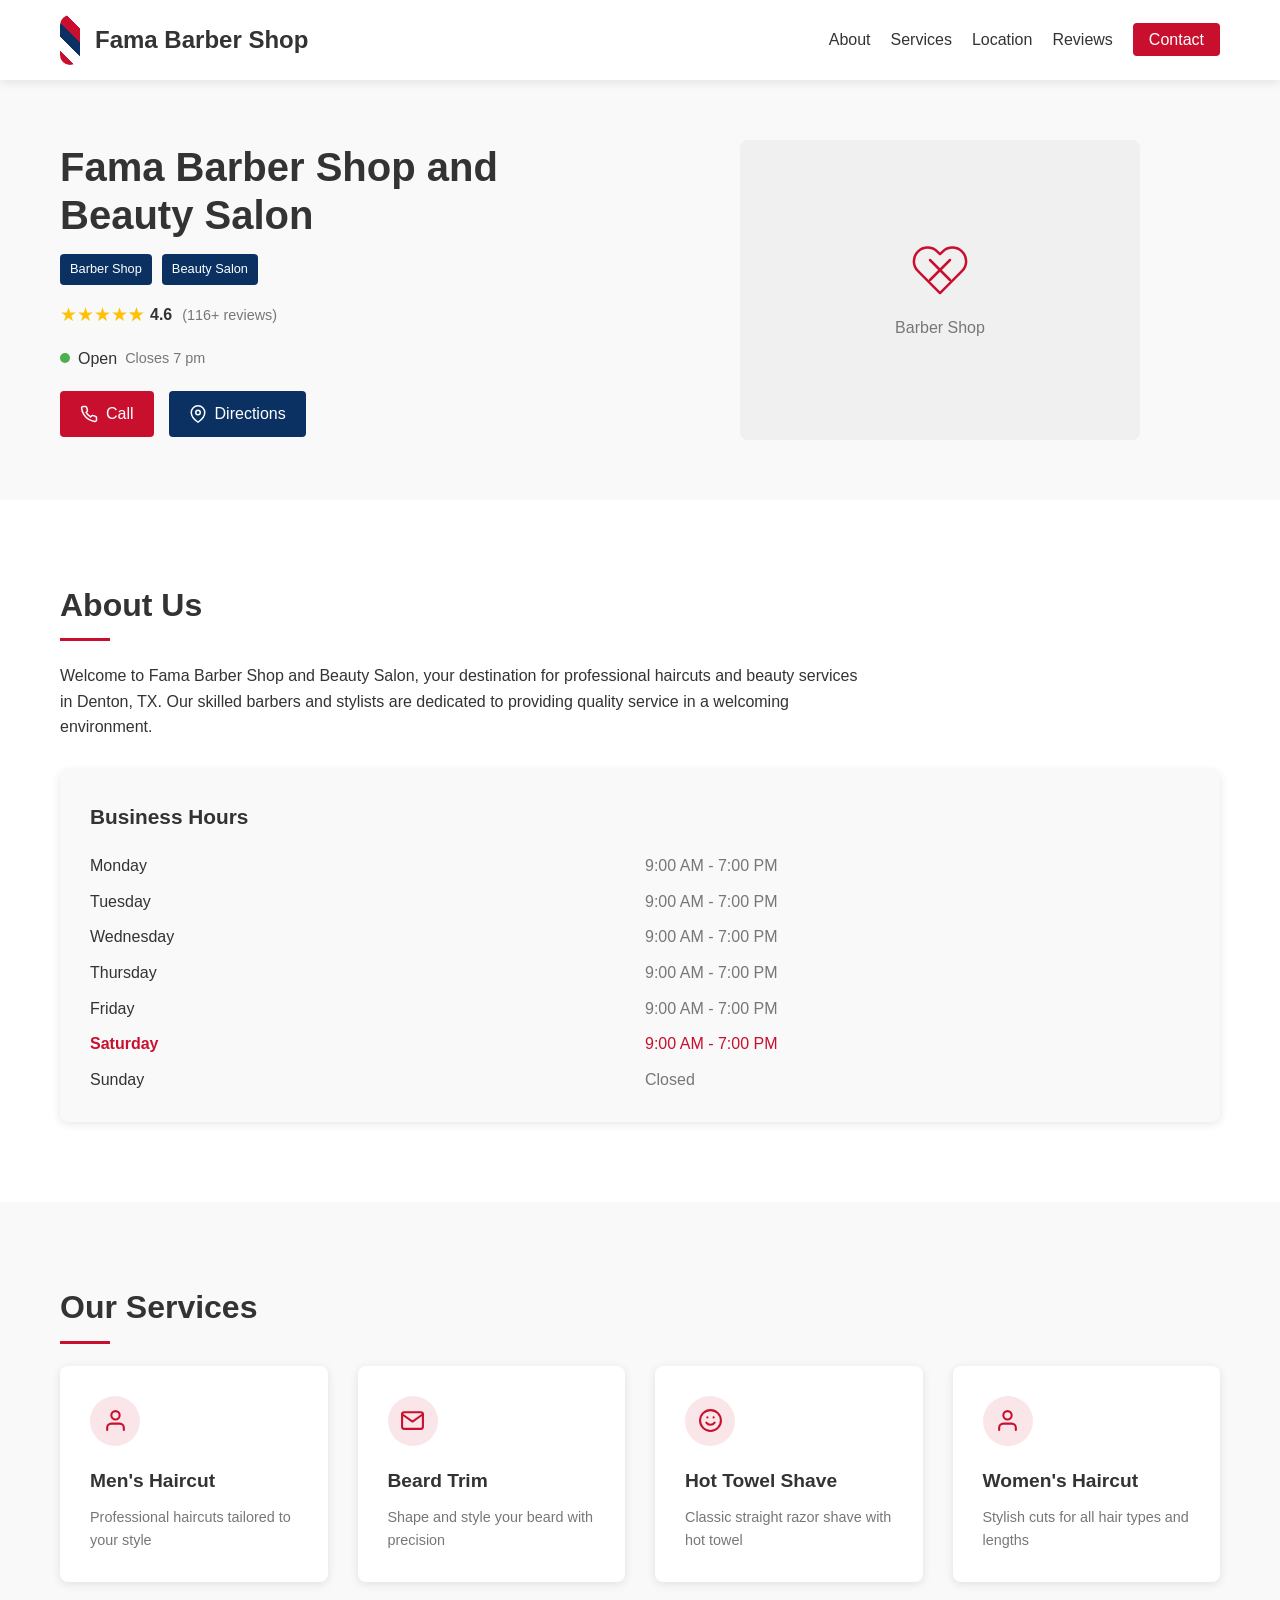
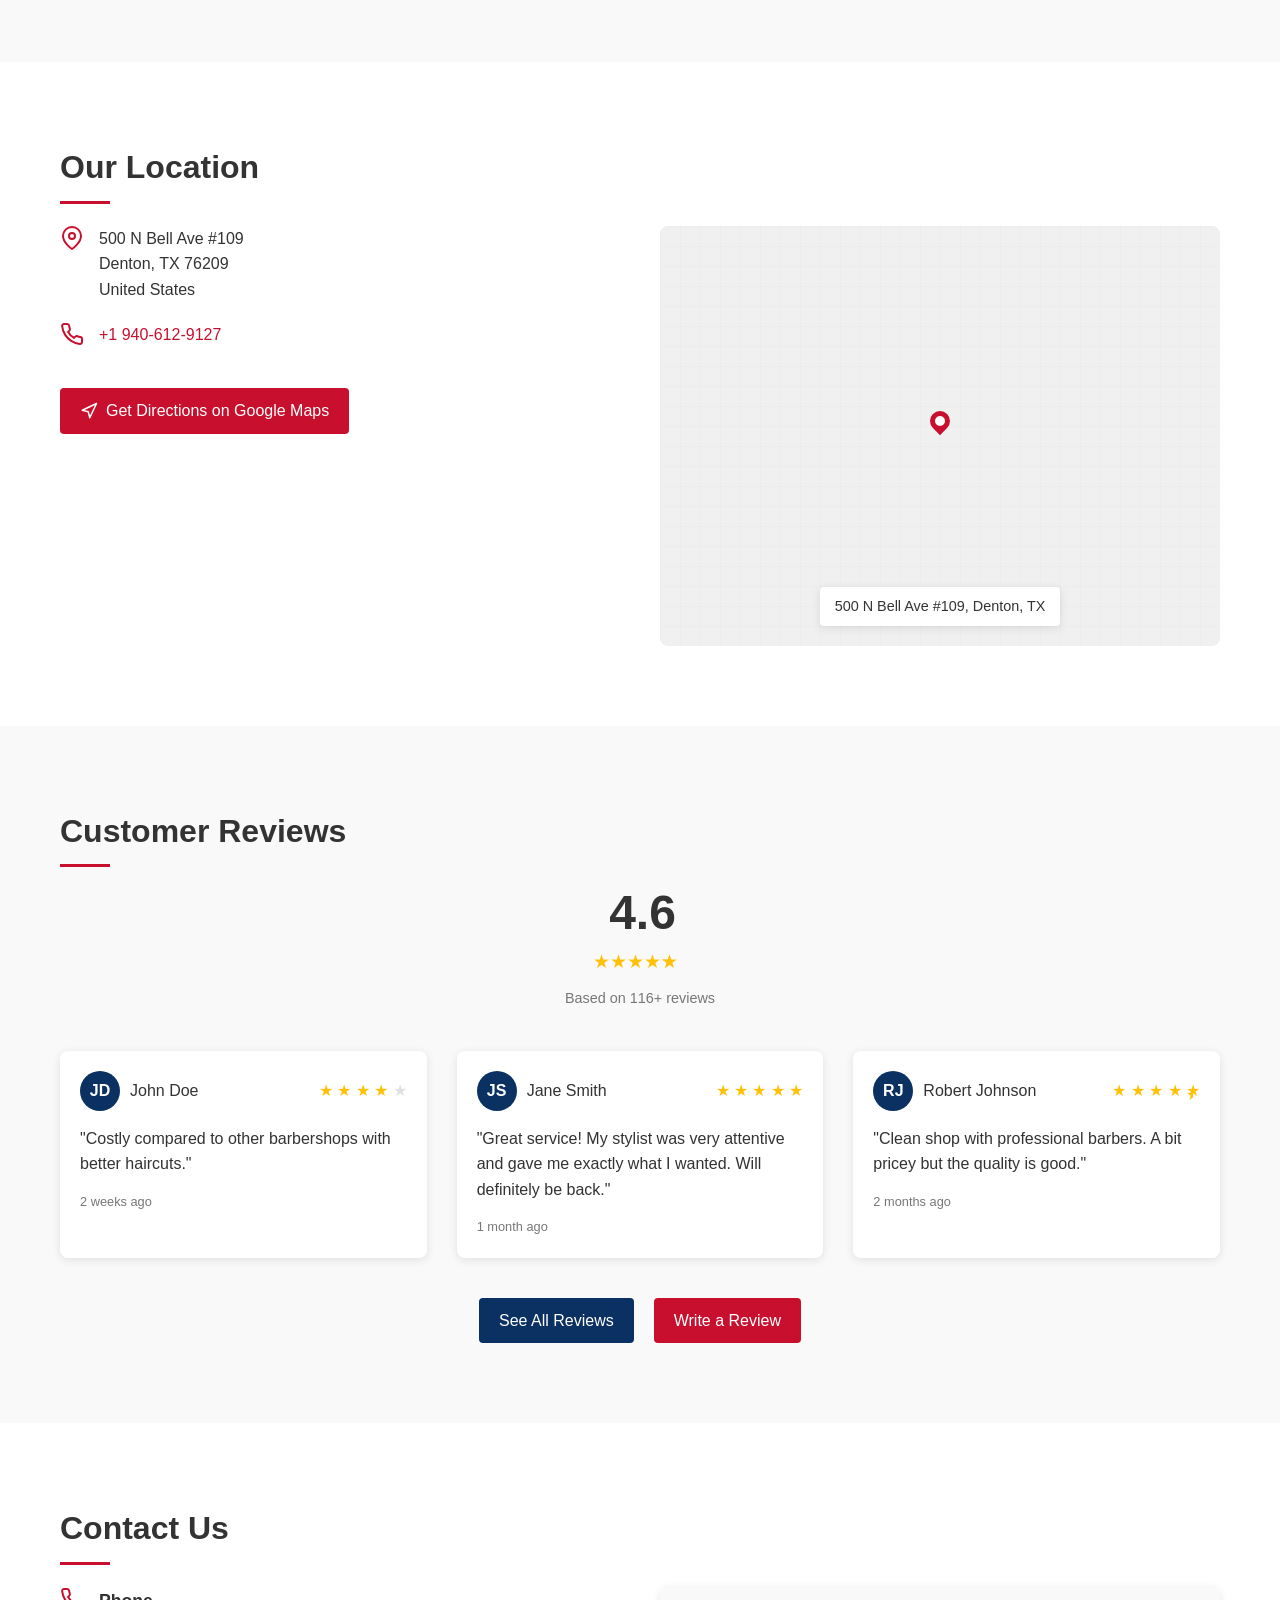
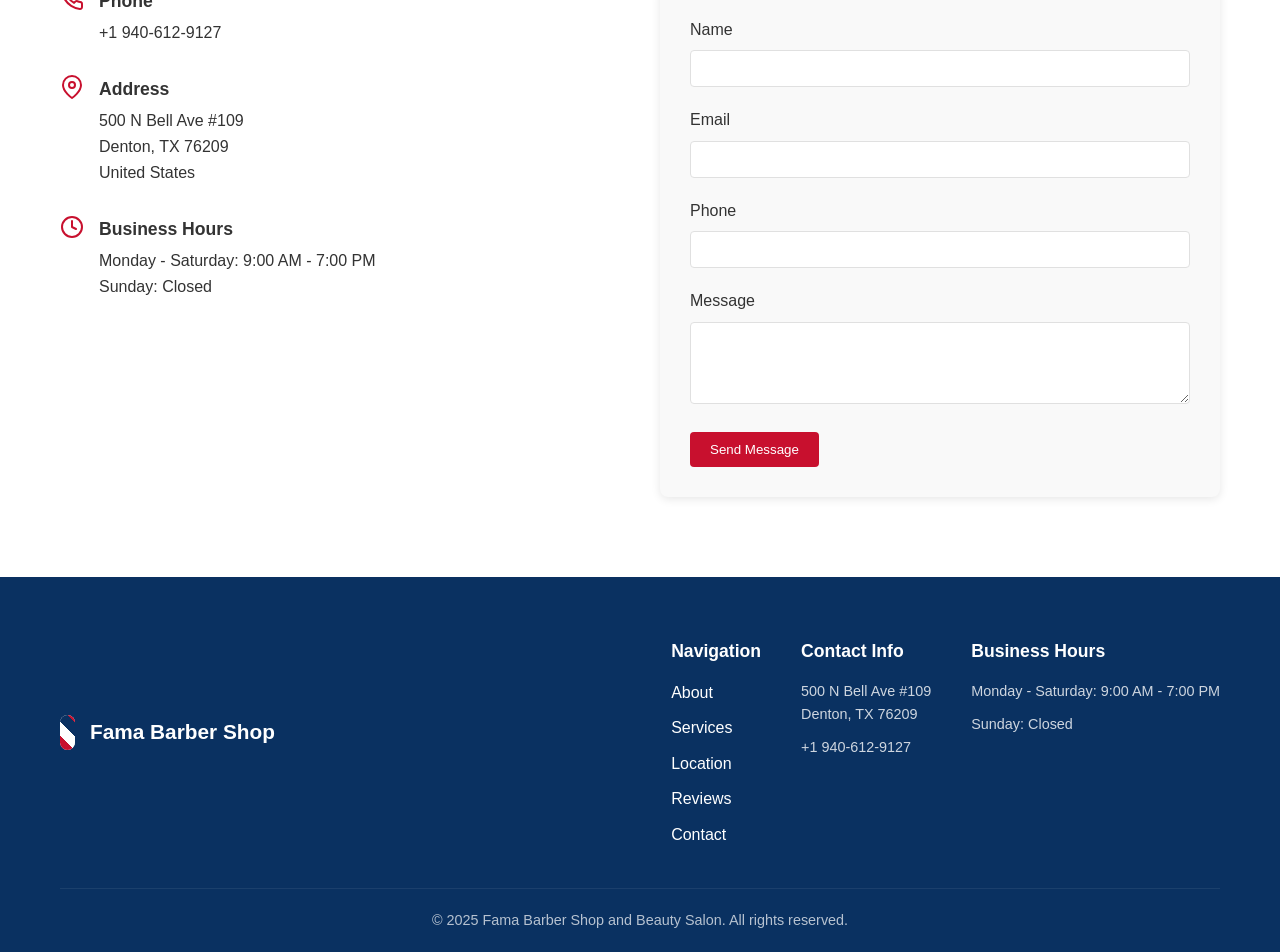
==== commit e2d6d370: "Update index.html" ====
--- a/index.html
+++ b/index.html
@@ -376,7 +376,7 @@
                 </div>
             </div>
             <div class="footer-bottom">
-                <p>&copy; 2023 Fama Barber Shop and Beauty Salon. All rights reserved.</p>
+                <p>&copy; 2025 Fama Barber Shop and Beauty Salon. All rights reserved.</p>
             </div>
         </div>
     </footer>
--- a/styles.css
+++ b/styles.css
@@ -1,13 +1,15 @@
 /* Base Styles */
 :root {
-    --bg-color: #050510;
-    --text-color: #e0e0e0;
-    --accent-color: #00f0ff;
-    --accent-color-alt: #ff00aa;
-    --dark-accent: #001a1c;
-    --card-bg: rgba(10, 15, 30, 0.5);
-    --glow-shadow: 0 0 10px rgba(0, 240, 255, 0.5), 0 0 20px rgba(0, 240, 255, 0.2);
-    --glow-shadow-alt: 0 0 10px rgba(255, 0, 170, 0.5), 0 0 20px rgba(255, 0, 170, 0.2);
+    --primary-color: #c8102e;
+    --secondary-color: #0a3161;
+    --accent-color: #f5f5f5;
+    --text-color: #333;
+    --light-text: #777;
+    --background-color: #fff;
+    --card-bg: #f9f9f9;
+    --border-color: #e0e0e0;
+    --success-color: #4caf50;
+    --shadow: 0 2px 10px rgba(0, 0, 0, 0.1);
     --transition: all 0.3s ease;
 }
 
@@ -22,27 +24,22 @@
 }
 
 body {
-    font-family: 'Rajdhani', sans-serif;
-    background-color: var(--bg-color);
+    font-family: 'Poppins', sans-serif;
+    line-height: 1.6;
     color: var(--text-color);
-    line-height: 1.6;
-    overflow-x: hidden;
-    position: relative;
-}
-
-h1, h2, h3, h4, h5, h6 {
-    font-weight: 600;
-    line-height: 1.2;
-    margin-bottom: 1rem;
-}
-
-p {
-    margin-bottom: 1rem;
+    background-color: var(--background-color);
+}
+
+.container {
+    width: 100%;
+    max-width: 1200px;
+    margin: 0 auto;
+    padding: 0 20px;
 }
 
 a {
-    color: var(--text-color);
     text-decoration: none;
+    color: inherit;
     transition: var(--transition);
 }
 
@@ -50,649 +47,825 @@
     list-style: none;
 }
 
-.accent {
-    color: var(--accent-color);
+img {
+    max-width: 100%;
+    height: auto;
+}
+
+.section-title {
+    font-size: 2rem;
+    margin-bottom: 2rem;
     position: relative;
-}
-
-/* Noise Overlay */
-.noise {
-    position: fixed;
+    display: inline-block;
+}
+
+.section-title::after {
+    content: '';
+    position: absolute;
+    bottom: -10px;
+    left: 0;
+    width: 50px;
+    height: 3px;
+    background-color: var(--primary-color);
+}
+
+/* Buttons */
+.btn {
+    display: inline-flex;
+    align-items: center;
+    justify-content: center;
+    padding: 10px 20px;
+    border-radius: 4px;
+    font-weight: 500;
+    cursor: pointer;
+    transition: var(--transition);
+    text-align: center;
+    border: none;
+}
+
+.btn .icon {
+    width: 18px;
+    height: 18px;
+    margin-right: 8px;
+}
+
+.btn-primary {
+    background-color: var(--primary-color);
+    color: white;
+}
+
+.btn-primary:hover {
+    background-color: #a50d25;
+    transform: translateY(-2px);
+}
+
+.btn-secondary {
+    background-color: var(--secondary-color);
+    color: white;
+}
+
+.btn-secondary:hover {
+    background-color: #072548;
+    transform: translateY(-2px);
+}
+
+.btn-contact {
+    background-color: var(--primary-color);
+    color: white;
+    padding: 8px 16px;
+    border-radius: 4px;
+}
+
+.btn-contact:hover {
+    background-color: #a50d25;
+}
+
+/* Header */
+header {
+    background-color: var(--background-color);
+    box-shadow: var(--shadow);
+    position: sticky;
+    top: 0;
+    z-index: 100;
+    padding: 15px 0;
+}
+
+header .container {
+    display: flex;
+    justify-content: space-between;
+    align-items: center;
+}
+
+.logo {
+    display: flex;
+    align-items: center;
+}
+
+.barber-pole {
+    width: 20px;
+    height: 50px;
+    background-color: #f5f5f5;
+    border-radius: 10px;
+    overflow: hidden;
+    position: relative;
+    margin-right: 15px;
+}
+
+.barber-pole.small {
+    width: 15px;
+    height: 35px;
+}
+
+.pole-stripes {
+    position: absolute;
+    top: 0;
+    left: 0;
+    width: 200%;
+    height: 100%;
+    background: repeating-linear-gradient(
+        45deg,
+        var(--primary-color),
+        var(--primary-color) 10px,
+        white 10px,
+        white 20px,
+        var(--secondary-color) 20px,
+        var(--secondary-color) 30px
+    );
+    animation: pole-animation 10s linear infinite;
+}
+
+@keyframes pole-animation {
+    0% {
+        transform: translateX(0);
+    }
+    100% {
+        transform: translateX(-50%);
+    }
+}
+
+.logo h1 {
+    font-size: 1.5rem;
+    font-weight: 700;
+    color: var(--text-color);
+}
+
+nav {
+    display: flex;
+    align-items: center;
+}
+
+.nav-menu {
+    display: flex;
+    gap: 20px;
+}
+
+.nav-menu a {
+    font-weight: 500;
+    position: relative;
+}
+
+.nav-menu a::after {
+    content: '';
+    position: absolute;
+    bottom: -5px;
+    left: 0;
+    width: 0;
+    height: 2px;
+    background-color: var(--primary-color);
+    transition: var(--transition);
+}
+
+.nav-menu a:hover::after {
+    width: 100%;
+}
+
+.menu-toggle {
+    display: none;
+    flex-direction: column;
+    background: none;
+    border: none;
+    cursor: pointer;
+}
+
+.menu-toggle span {
+    width: 25px;
+    height: 3px;
+    background-color: var(--text-color);
+    margin: 2px 0;
+    transition: var(--transition);
+}
+
+/* Hero Section */
+.hero {
+    padding: 60px 0;
+    background-color: var(--card-bg);
+}
+
+.hero .container {
+    display: flex;
+    align-items: center;
+    gap: 40px;
+}
+
+.hero-content {
+    flex: 1;
+}
+
+.hero-content h2 {
+    font-size: 2.5rem;
+    margin-bottom: 15px;
+    line-height: 1.2;
+}
+
+.business-category {
+    display: flex;
+    gap: 10px;
+    margin-bottom: 15px;
+}
+
+.tag {
+    background-color: var(--secondary-color);
+    color: white;
+    padding: 5px 10px;
+    border-radius: 4px;
+    font-size: 0.8rem;
+}
+
+.business-rating {
+    display: flex;
+    align-items: center;
+    margin-bottom: 15px;
+}
+
+.stars {
+    display: flex;
+    align-items: center;
+    margin-right: 10px;
+}
+
+.star {
+    color: #ffc107;
+    font-size: 1.2rem;
+}
+
+.star.half {
+    position: relative;
+}
+
+.star.half::after {
+    content: '★';
+    position: absolute;
+    left: 0;
+    top: 0;
+    width: 50%;
+    overflow: hidden;
+    color: #ffc107;
+}
+
+.star.empty {
+    color: #e0e0e0;
+}
+
+.rating-number {
+    font-weight: 600;
+    margin-left: 5px;
+}
+
+.reviews-count {
+    color: var(--light-text);
+    font-size: 0.9rem;
+}
+
+.business-status {
+    display: flex;
+    align-items: center;
+    margin-bottom: 20px;
+}
+
+.status-indicator {
+    width: 10px;
+    height: 10px;
+    border-radius: 50%;
+    margin-right: 8px;
+}
+
+.status-indicator.open {
+    background-color: var(--success-color);
+}
+
+.status-text {
+    font-weight: 500;
+    margin-right: 8px;
+}
+
+.hours {
+    color: var(--light-text);
+    font-size: 0.9rem;
+}
+
+.cta-buttons {
+    display: flex;
+    gap: 15px;
+    margin-top: 20px;
+}
+
+.hero-image {
+    flex: 1;
+    display: flex;
+    justify-content: center;
+    align-items: center;
+}
+
+.image-placeholder {
+    width: 100%;
+    max-width: 400px;
+    aspect-ratio: 4/3;
+    background-color: #f0f0f0;
+    border-radius: 8px;
+    display: flex;
+    flex-direction: column;
+    justify-content: center;
+    align-items: center;
+    color: var(--light-text);
+}
+
+.image-placeholder svg {
+    width: 60px;
+    height: 60px;
+    margin-bottom: 15px;
+    stroke: var(--primary-color);
+}
+
+/* About Section */
+.about {
+    padding: 80px 0;
+}
+
+.about p {
+    max-width: 800px;
+    margin-bottom: 30px;
+}
+
+.business-hours {
+    background-color: var(--card-bg);
+    padding: 30px;
+    border-radius: 8px;
+    box-shadow: var(--shadow);
+}
+
+.business-hours h3 {
+    margin-bottom: 20px;
+    font-size: 1.3rem;
+}
+
+.hours-grid {
+    display: grid;
+    grid-template-columns: 1fr 1fr;
+    gap: 10px;
+}
+
+.day {
+    font-weight: 500;
+}
+
+.time {
+    color: var(--light-text);
+}
+
+/* Services Section */
+.services {
+    padding: 80px 0;
+    background-color: var(--card-bg);
+}
+
+.services-grid {
+    display: grid;
+    grid-template-columns: repeat(auto-fill, minmax(250px, 1fr));
+    gap: 30px;
+}
+
+.service-card {
+    background-color: var(--background-color);
+    padding: 30px;
+    border-radius: 8px;
+    box-shadow: var(--shadow);
+    transition: var(--transition);
+}
+
+.service-card:hover {
+    transform: translateY(-5px);
+    box-shadow: 0 10px 20px rgba(0, 0, 0, 0.1);
+}
+
+.service-icon {
+    width: 50px;
+    height: 50px;
+    background-color: rgba(200, 16, 46, 0.1);
+    border-radius: 50%;
+    display: flex;
+    justify-content: center;
+    align-items: center;
+    margin-bottom: 20px;
+}
+
+.service-icon svg {
+    width: 25px;
+    height: 25px;
+    stroke: var(--primary-color);
+}
+
+.service-card h3 {
+    margin-bottom: 10px;
+    font-size: 1.2rem;
+}
+
+.service-card p {
+    color: var(--light-text);
+    font-size: 0.9rem;
+}
+
+/* Location Section */
+.location {
+    padding: 80px 0;
+}
+
+.location-details {
+    display: flex;
+    gap: 40px;
+}
+
+.address-details {
+    flex: 1;
+}
+
+.address, .phone {
+    display: flex;
+    align-items: flex-start;
+    margin-bottom: 20px;
+}
+
+.address .icon, .phone .icon {
+    width: 24px;
+    height: 24px;
+    margin-right: 15px;
+    stroke: var(--primary-color);
+    flex-shrink: 0;
+}
+
+.phone a {
+    color: var(--primary-color);
+    font-weight: 500;
+}
+
+.directions-btn {
+    margin-top: 20px;
+}
+
+.map-container {
+    flex: 1;
+}
+
+.map-placeholder {
+    width: 100%;
+    aspect-ratio: 4/3;
+    background-color: #f0f0f0;
+    border-radius: 8px;
+    position: relative;
+    overflow: hidden;
+    display: flex;
+    justify-content: center;
+    align-items: center;
+}
+
+.map-placeholder::before {
+    content: '';
+    position: absolute;
     top: 0;
     left: 0;
     width: 100%;
     height: 100%;
-    background-image: url("data:image/svg+xml,%3Csvg viewBox='0 0 200 200' xmlns='http://www.w3.org/2000/svg'%3E%3Cfilter id='noiseFilter'%3E%3CfeTurbulence type='fractalNoise' baseFrequency='0.65' numOctaves='3' stitchTiles='stitch'/%3E%3C/filter%3E%3Crect width='100%25' height='100%25' filter='url(%23noiseFilter)'/%3E%3C/svg%3E");
-    opacity: 0.05;
-    z-index: 1;
-    pointer-events: none;
-}
-
-/* Header */
-header {
-    display: flex;
-    justify-content: space-between;
-    align-items: center;
-    padding: 1.5rem 5%;
-    position: fixed;
-    top: 0;
-    left: 0;
-    width: 100%;
-    z-index: 1000;
-    transition: var(--transition);
-    background: rgba(5, 5, 16, 0.8);
-    backdrop-filter: blur(10px);
-}
-
-.logo {
-    font-size: 1.8rem;
-    font-weight: 700;
-    letter-spacing: 1px;
-}
-
-.nav-links {
-    display: flex;
-    gap: 2rem;
-}
-
-.nav-link {
+    background-image: 
+        linear-gradient(to right, rgba(200, 200, 200, 0.1) 1px, transparent 1px),
+        linear-gradient(to bottom, rgba(200, 200, 200, 0.1) 1px, transparent 1px);
+    background-size: 20px 20px;
+}
+
+.map-pin {
+    width: 20px;
+    height: 20px;
+    background-color: var(--primary-color);
+    border-radius: 50% 50% 50% 0;
+    transform: rotate(-45deg);
     position: relative;
-    font-weight: 500;
-    letter-spacing: 1px;
-    padding: 0.5rem 0;
-}
-
-.nav-link::after {
+    margin-bottom: 30px;
+}
+
+.map-pin::after {
     content: '';
+    width: 10px;
+    height: 10px;
+    background-color: white;
+    border-radius: 50%;
     position: absolute;
-    bottom: 0;
-    left: 0;
-    width: 0;
-    height: 2px;
-    background-color: var(--accent-color);
-    transition: var(--transition);
-    box-shadow: var(--glow-shadow);
-}
-
-.nav-link:hover::after,
-.nav-link.active::after {
-    width: 100%;
-}
-
-.menu-toggle {
-    display: none;
-    flex-direction: column;
-    cursor: pointer;
-}
-
-.bar {
-    width: 25px;
-    height: 2px;
-    background-color: var(--text-color);
-    margin: 3px 0;
-    transition: var(--transition);
-}
-
-/* Main Content */
-main {
-    position: relative;
-    z-index: 2;
-}
-
-section {
-    padding: 6rem 5%;
-    min-height: 100vh;
-    display: flex;
-    flex-direction: column;
-    justify-content: center;
-}
-
-.section-header {
-    margin-bottom: 3rem;
-    position: relative;
-}
-
-.section-tag {
-    font-family: 'Space Mono', monospace;
-    color: var(--accent-color);
-    font-size: 0.9rem;
-    margin-bottom: 0.5rem;
-    display: block;
-    opacity: 0.8;
-}
-
-h2 {
-    font-size: 2.5rem;
-    position: relative;
-    display: inline-block;
-}
-
-h2::after {
-    content: '';
-    position: absolute;
-    bottom: -10px;
-    left: 0;
-    width: 60px;
-    height: 3px;
-    background-color: var(--accent-color);
-    box-shadow: var(--glow-shadow);
-}
-
-/* Hero Section */
-.hero {
-    display: flex;
-    align-items: center;
-    justify-content: space-between;
-    padding-top: 10rem;
-}
-
-.hero-content {
-    flex: 1;
-    max-width: 600px;
-}
-
-h1 {
-    font-size: 4rem;
-    margin-bottom: 1rem;
-    line-height: 1.1;
-}
-
-.subtitle {
-    font-size: 1.2rem;
-    margin-bottom: 2rem;
-    opacity: 0.8;
-}
-
-.cta-container {
-    display: flex;
-    gap: 1rem;
-    flex-wrap: wrap;
-}
-
-.cta-button {
-    display: inline-block;
-    padding: 0.8rem 2rem;
-    background-color: var(--accent-color);
-    color: var(--bg-color);
-    font-weight: 600;
-    border-radius: 4px;
-    transition: var(--transition);
-    border: 2px solid var(--accent-color);
-    text-transform: uppercase;
-    letter-spacing: 1px;
-    position: relative;
-    overflow: hidden;
-}
-
-.cta-button::before {
-    content: '';
-    position: absolute;
-    top: 0;
-    left: -100%;
-    width: 100%;
-    height: 100%;
-    background: linear-gradient(90deg, transparent, rgba(255, 255, 255, 0.2), transparent);
-    transition: 0.5s;
-}
-
-.cta-button:hover::before {
-    left: 100%;
-}
-
-.cta-button:hover {
-    box-shadow: var(--glow-shadow);
-    transform: translateY(-3px);
-}
-
-.cta-button.outline {
-    background-color: transparent;
-    color: var(--accent-color);
-}
-
-.cta-button.outline:hover {
-    background-color: var(--accent-color);
-    color: var(--bg-color);
-}
-
-.hero-visual {
-    flex: 1;
-    position: relative;
-    height: 400px;
-}
-
-.circle {
-    position: absolute;
-    width: 300px;
-    height: 300px;
-    border: 2px solid var(--accent-color);
-    border-radius: 50%;
     top: 50%;
     left: 50%;
     transform: translate(-50%, -50%);
-    box-shadow: var(--glow-shadow);
-    animation: pulse 4s infinite alternate;
-}
-
-.grid {
+}
+
+.map-placeholder p {
     position: absolute;
-    width: 100%;
-    height: 100%;
-    background-image: 
-        linear-gradient(to right, rgba(0, 240, 255, 0.1) 1px, transparent 1px),
-        linear-gradient(to bottom, rgba(0, 240, 255, 0.1) 1px, transparent 1px);
-    background-size: 20px 20px;
-    transform: perspective(500px) rotateX(60deg);
-    transform-origin: center;
-    animation: grid-move 20s linear infinite;
-}
-
-@keyframes pulse {
-    0% {
-        transform: translate(-50%, -50%) scale(0.9);
-        opacity: 0.5;
-    }
-    100% {
-        transform: translate(-50%, -50%) scale(1.1);
-        opacity: 0.8;
-    }
-}
-
-@keyframes grid-move {
-    0% {
-        background-position: 0 0;
-    }
-    100% {
-        background-position: 0 100px;
-    }
-}
-
-/* About Section */
-.about {
-    background: linear-gradient(to bottom, var(--bg-color), rgba(10, 15, 30, 0.9));
-}
-
-.about-content {
-    display: flex;
-    align-items: center;
-    gap: 4rem;
-}
-
-.about-text {
-    flex: 1;
-}
-
-.about-visual {
-    flex: 1;
+    bottom: 20px;
+    background-color: white;
+    padding: 8px 15px;
+    border-radius: 4px;
+    box-shadow: var(--shadow);
+    font-size: 0.9rem;
+}
+
+/* Reviews Section */
+.reviews {
+    padding: 80px 0;
+    background-color: var(--card-bg);
+}
+
+.reviews-summary {
     display: flex;
     justify-content: center;
-    align-items: center;
-}
-
-.glow-box {
-    width: 300px;
-    height: 300px;
-    background-color: var(--dark-accent);
-    border: 1px solid var(--accent-color);
-    box-shadow: var(--glow-shadow);
-    position: relative;
-    transform: rotate(45deg);
-}
-
-.glow-box::before,
-.glow-box::after {
-    content: '';
-    position: absolute;
-    background-color: var(--accent-color);
-}
-
-.glow-box::before {
-    width: 80%;
-    height: 2px;
-    top: 30%;
-    left: 10%;
-    box-shadow: var(--glow-shadow);
-}
-
-.glow-box::after {
-    width: 2px;
-    height: 80%;
-    top: 10%;
-    left: 70%;
-    box-shadow: var(--glow-shadow);
-}
-
-.stats {
-    display: flex;
-    gap: 2rem;
-    margin-top: 2rem;
-}
-
-.stat {
+    margin-bottom: 40px;
+}
+
+.rating-large {
     display: flex;
     flex-direction: column;
-}
-
-.stat-number {
-    font-size: 2.5rem;
+    align-items: center;
+}
+
+.rating-large .rating-number {
+    font-size: 3rem;
     font-weight: 700;
-    color: var(--accent-color);
-}
-
-.stat-label {
+    line-height: 1;
+    margin-bottom: 10px;
+}
+
+.rating-large .stars {
+    margin-bottom: 10px;
+}
+
+.rating-large .reviews-count {
     font-size: 0.9rem;
-    opacity: 0.7;
-}
-
-/* Services Section */
-.services-grid {
+    color: var(--light-text);
+}
+
+.reviews-list {
     display: grid;
-    grid-template-columns: repeat(auto-fit, minmax(250px, 1fr));
-    gap: 2rem;
-}
-
-.service-card {
-    background-color: var(--card-bg);
-    padding: 2rem;
+    grid-template-columns: repeat(auto-fill, minmax(300px, 1fr));
+    gap: 30px;
+    margin-bottom: 40px;
+}
+
+.review-card {
+    background-color: var(--background-color);
+    padding: 20px;
     border-radius: 8px;
-    border: 1px solid rgba(0, 240, 255, 0.1);
-    transition: var(--transition);
-}
-
-.service-card:hover {
-    transform: translateY(-10px);
-    box-shadow: var(--glow-shadow);
-    border-color: var(--accent-color);
-}
-
-.service-icon {
-    color: var(--accent-color);
-    margin-bottom: 1.5rem;
-}
-
-.service-card h3 {
-    font-size: 1.5rem;
-    margin-bottom: 1rem;
-}
-
-.service-card p {
-    opacity: 0.8;
+    box-shadow: var(--shadow);
+}
+
+.review-header {
+    display: flex;
+    justify-content: space-between;
+    align-items: center;
+    margin-bottom: 15px;
+}
+
+.reviewer {
+    display: flex;
+    align-items: center;
+}
+
+.avatar {
+    width: 40px;
+    height: 40px;
+    background-color: var(--secondary-color);
+    color: white;
+    border-radius: 50%;
+    display: flex;
+    justify-content: center;
+    align-items: center;
+    font-weight: 600;
+    margin-right: 10px;
+}
+
+.reviewer-name {
+    font-weight: 500;
+}
+
+.review-rating .star {
+    font-size: 1rem;
+}
+
+.review-content {
+    margin-bottom: 15px;
+}
+
+.review-date {
+    font-size: 0.8rem;
+    color: var(--light-text);
+}
+
+.reviews-cta {
+    display: flex;
+    justify-content: center;
+    gap: 20px;
 }
 
 /* Contact Section */
 .contact {
-    background: linear-gradient(to top, var(--bg-color), rgba(10, 15, 30, 0.9));
-}
-
-.contact-container {
-    display: flex;
-    gap: 4rem;
+    padding: 80px 0;
+}
+
+.contact-content {
+    display: flex;
+    gap: 40px;
 }
 
 .contact-info {
     flex: 1;
 }
 
-.contact-methods {
-    margin-top: 2rem;
-}
-
-.contact-method {
-    display: flex;
-    align-items: center;
-    gap: 1rem;
-    margin-bottom: 1.5rem;
-}
-
-.contact-method svg {
-    color: var(--accent-color);
+.contact-item {
+    display: flex;
+    margin-bottom: 30px;
+}
+
+.contact-item .icon {
+    width: 24px;
+    height: 24px;
+    margin-right: 15px;
+    stroke: var(--primary-color);
+    flex-shrink: 0;
+}
+
+.contact-item h3 {
+    margin-bottom: 5px;
+    font-size: 1.1rem;
+}
+
+.contact-form-container {
+    flex: 1;
 }
 
 .contact-form {
-    flex: 1;
     background-color: var(--card-bg);
-    padding: 2rem;
+    padding: 30px;
     border-radius: 8px;
-    border: 1px solid rgba(0, 240, 255, 0.1);
+    box-shadow: var(--shadow);
 }
 
 .form-group {
-    margin-bottom: 1.5rem;
-    position: relative;
+    margin-bottom: 20px;
+}
+
+.form-group label {
+    display: block;
+    margin-bottom: 8px;
+    font-weight: 500;
 }
 
 .form-group input,
 .form-group textarea {
     width: 100%;
-    padding: 0.8rem;
-    background-color: rgba(0, 0, 0, 0.2);
-    border: 1px solid rgba(0, 240, 255, 0.2);
+    padding: 10px;
+    border: 1px solid var(--border-color);
     border-radius: 4px;
-    color: var(--text-color);
-    font-family: 'Rajdhani', sans-serif;
+    font-family: 'Poppins', sans-serif;
     transition: var(--transition);
 }
 
-.form-group textarea {
-    min-height: 120px;
-    resize: vertical;
-}
-
-.form-group label {
-    position: absolute;
-    top: 0.8rem;
-    left: 0.8rem;
-    pointer-events: none;
-    transition: var(--transition);
-    opacity: 0.7;
-}
-
 .form-group input:focus,
-.form-group textarea:focus,
-.form-group input:not(:placeholder-shown),
-.form-group textarea:not(:placeholder-shown) {
-    border-color: var(--accent-color);
-    box-shadow: var(--glow-shadow);
+.form-group textarea:focus {
     outline: none;
-}
-
-.form-group input:focus + label,
-.form-group textarea:focus + label,
-.form-group input:not(:placeholder-shown) + label,
-.form-group textarea:not(:placeholder-shown) + label {
-    transform: translateY(-1.5rem);
-    font-size: 0.8rem;
-    color: var(--accent-color);
-    opacity: 1;
-}
-
-.form-group input::placeholder,
-.form-group textarea::placeholder {
-    color: transparent;
-}
-
-.submit-button {
-    width: 100%;
-    padding: 0.8rem;
-    background-color: var(--accent-color);
-    color: var(--bg-color);
-    border: none;
-    border-radius: 4px;
-    font-weight: 600;
-    cursor: pointer;
-    transition: var(--transition);
-    text-transform: uppercase;
-    letter-spacing: 1px;
-}
-
-.submit-button:hover {
-    box-shadow: var(--glow-shadow);
-    transform: translateY(-3px);
+    border-color: var(--primary-color);
+    box-shadow: 0 0 0 2px rgba(200, 16, 46, 0.2);
 }
 
 /* Footer */
 footer {
-    background-color: rgba(0, 0, 0, 0.5);
-    padding: 3rem 5%;
-    position: relative;
-    z-index: 2;
+    background-color: var(--secondary-color);
+    color: white;
+    padding: 60px 0 20px;
 }
 
 .footer-content {
     display: flex;
     justify-content: space-between;
-    align-items: center;
-    flex-wrap: wrap;
-    gap: 2rem;
-    margin-bottom: 2rem;
+    margin-bottom: 40px;
 }
 
 .footer-logo {
-    font-size: 1.5rem;
-    font-weight: 700;
+    display: flex;
+    align-items: center;
+    margin-bottom: 20px;
+}
+
+.footer-logo h3 {
+    font-size: 1.3rem;
 }
 
 .footer-links {
     display: flex;
-    gap: 1.5rem;
-}
-
-.footer-links a:hover {
+    gap: 40px;
+}
+
+.footer-nav h4,
+.footer-contact h4,
+.footer-hours h4 {
+    margin-bottom: 15px;
+    font-size: 1.1rem;
+}
+
+.footer-nav ul {
+    display: flex;
+    flex-direction: column;
+    gap: 10px;
+}
+
+.footer-nav a:hover {
     color: var(--accent-color);
 }
 
-.social-links {
-    display: flex;
-    gap: 1rem;
-}
-
-.social-link {
-    display: flex;
-    align-items: center;
-    justify-content: center;
-    width: 40px;
-    height: 40px;
-    border-radius: 50%;
-    border: 1px solid rgba(0, 240, 255, 0.2);
-    transition: var(--transition);
-}
-
-.social-link:hover {
-    border-color: var(--accent-color);
-    box-shadow: var(--glow-shadow);
-    transform: translateY(-3px);
-}
-
-.social-link svg {
-    color: var(--accent-color);
-}
-
-.copyright {
+.footer-contact p,
+.footer-hours p {
+    margin-bottom: 10px;
+    font-size: 0.9rem;
+    opacity: 0.8;
+}
+
+.footer-bottom {
     text-align: center;
+    padding-top: 20px;
+    border-top: 1px solid rgba(255, 255, 255, 0.1);
+    font-size: 0.9rem;
     opacity: 0.7;
-    font-size: 0.9rem;
-    border-top: 1px solid rgba(255, 255, 255, 0.1);
-    padding-top: 1.5rem;
 }
 
 /* Responsive Styles */
 @media (max-width: 992px) {
-    h1 {
-        font-size: 3.5rem;
-    }
-    
-    .hero {
+    .hero .container,
+    .location-details,
+    .contact-content {
         flex-direction: column;
-        gap: 3rem;
-    }
-    
-    .hero-content {
-        max-width: 100%;
-    }
-    
-    .about-content {
+    }
+    
+    .hero-image {
+        margin-top: 30px;
+    }
+    
+    .map-container {
+        margin-top: 30px;
+    }
+    
+    .footer-content {
         flex-direction: column;
     }
     
-    .contact-container {
+    .footer-links {
         flex-direction: column;
+        gap: 30px;
+        margin-top: 30px;
     }
 }
 
 @media (max-width: 768px) {
-    header {
-        padding: 1rem 5%;
-    }
-    
-    .nav-links {
+    .menu-toggle {
+        display: flex;
+    }
+    
+    .nav-menu {
         position: fixed;
         top: 0;
         right: -100%;
         width: 70%;
         height: 100vh;
-        background-color: rgba(5, 5, 16, 0.95);
+        background-color: white;
         flex-direction: column;
         justify-content: center;
         align-items: center;
         transition: var(--transition);
-        z-index: 1001;
-    }
-    
-    .nav-links.active {
+        box-shadow: -5px 0 15px rgba(0, 0, 0, 0.1);
+        z-index: 1000;
+    }
+    
+    .nav-menu.active {
         right: 0;
     }
     
-    .menu-toggle {
-        display: flex;
-        z-index: 1002;
-    }
-    
-    .menu-toggle.active .bar:nth-child(1) {
-        transform: rotate(-45deg) translate(-5px, 6px);
-    }
-    
-    .menu-toggle.active .bar:nth-child(2) {
-        opacity: 0;
-    }
-    
-    .menu-toggle.active .bar:nth-child(3) {
-        transform: rotate(45deg) translate(-5px, -6px);
-    }
-    
-    h1 {
-        font-size: 3rem;
-    }
-    
-    h2 {
+    .reviews-list {
+        grid-template-columns: 1fr;
+    }
+    
+    .reviews-cta {
+        flex-direction: column;
+    }
+    
+    .reviews-cta .btn {
+        width: 100%;
+    }
+}
+
+@media (max-width: 576px) {
+    .section-title {
+        font-size: 1.8rem;
+    }
+    
+    .hero-content h2 {
         font-size: 2rem;
     }
     
-    section {
-        padding: 4rem 5%;
-    }
-    
-    .stats {
+    .cta-buttons {
         flex-direction: column;
-        gap: 1rem;
-    }
-}
-
-@media (max-width: 576px) {
-    h1 {
-        font-size: 2.5rem;
-    }
-    
-    .cta-container {
-        flex-direction: column;
-    }
-    
-    .cta-button {
+    }
+    
+    .cta-buttons .btn {
         width: 100%;
-        text-align: center;
-    }
-    
-    .footer-content {
-        flex-direction: column;
-        align-items: center;
-        text-align: center;
-    }
-}
+    }
+}
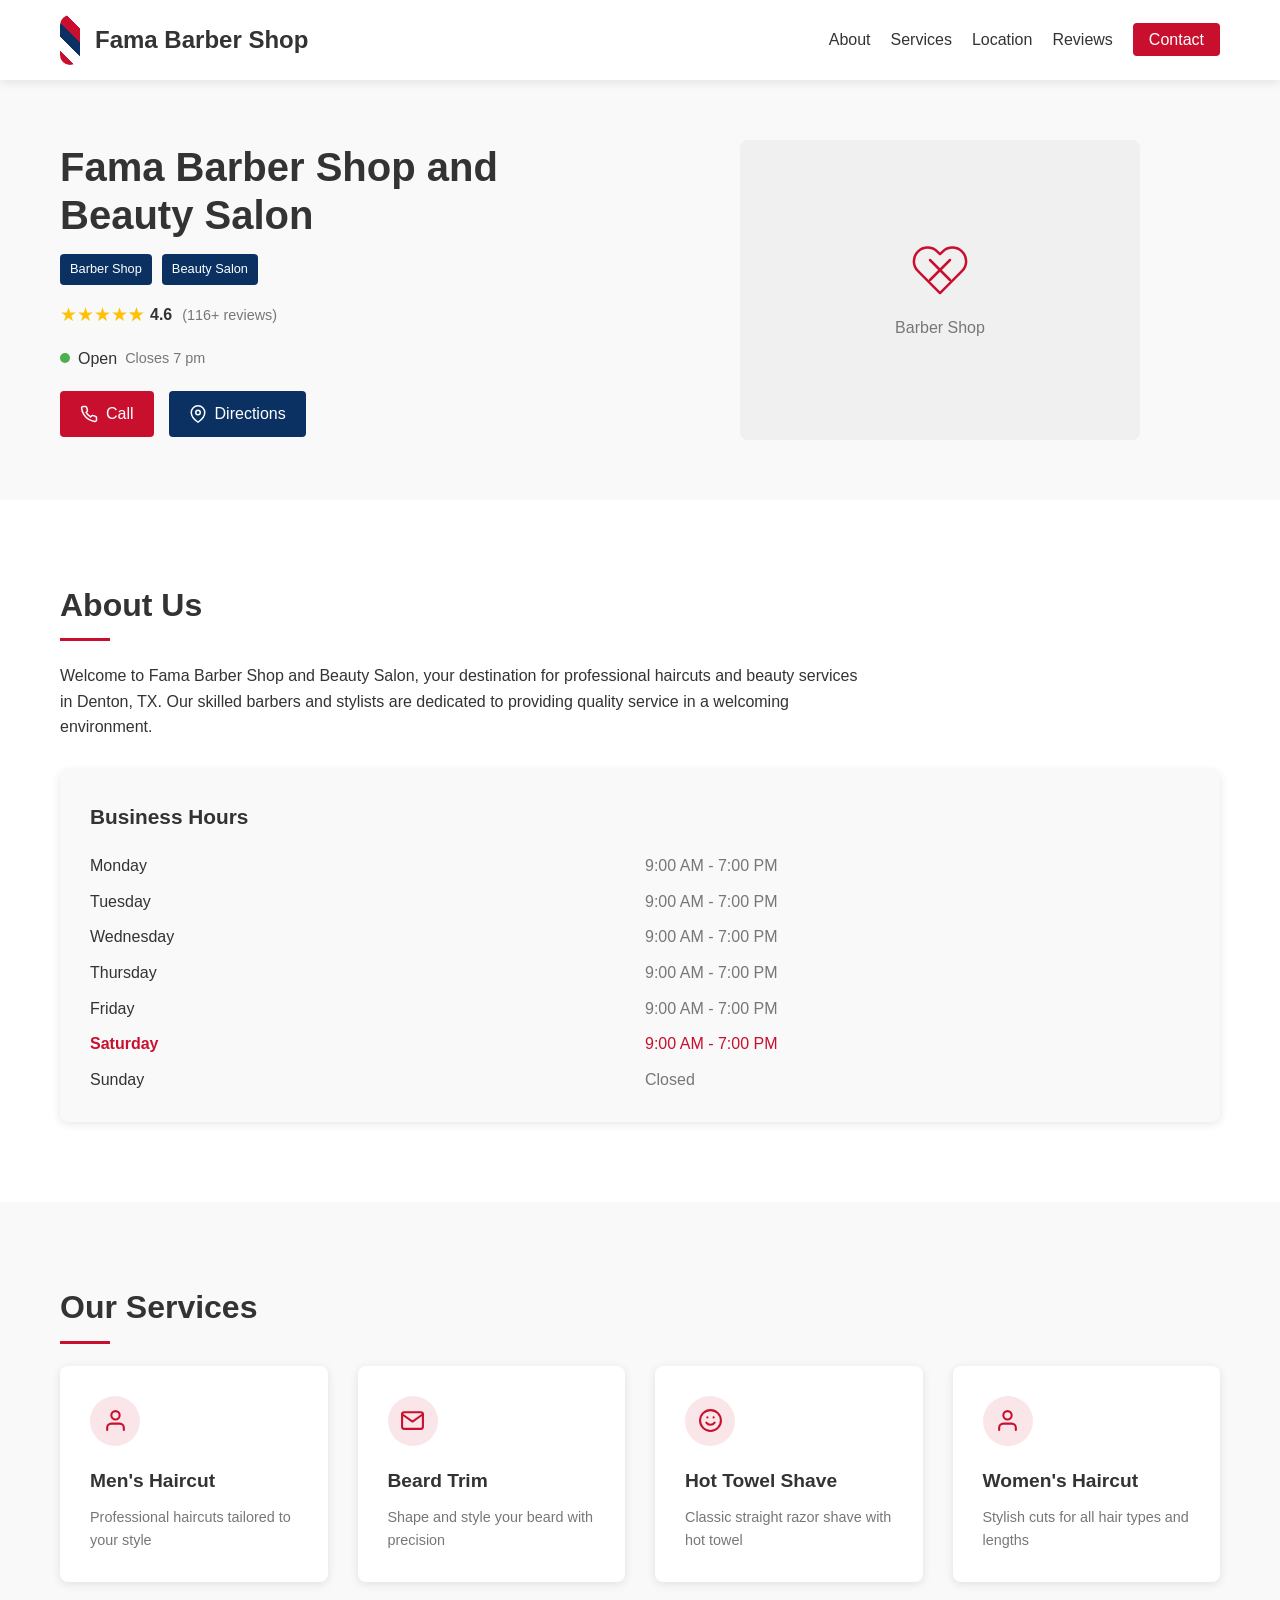
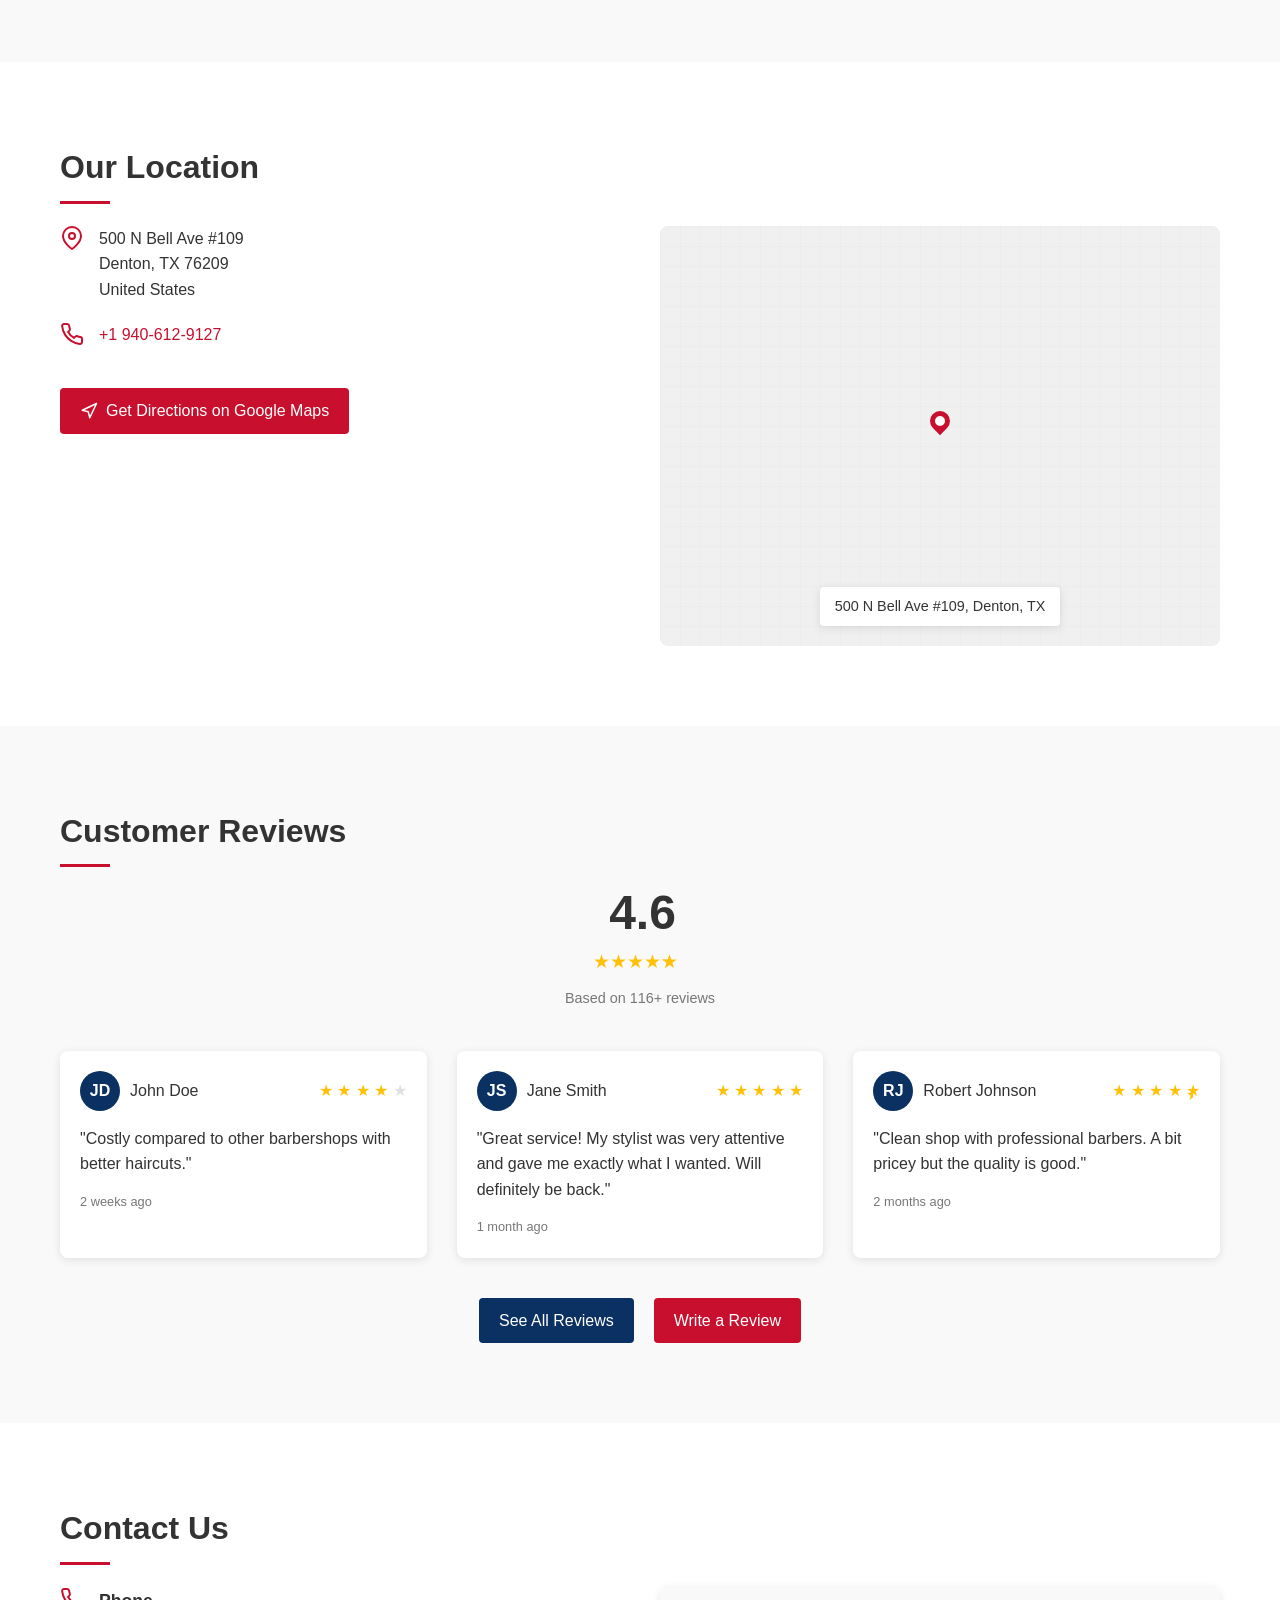
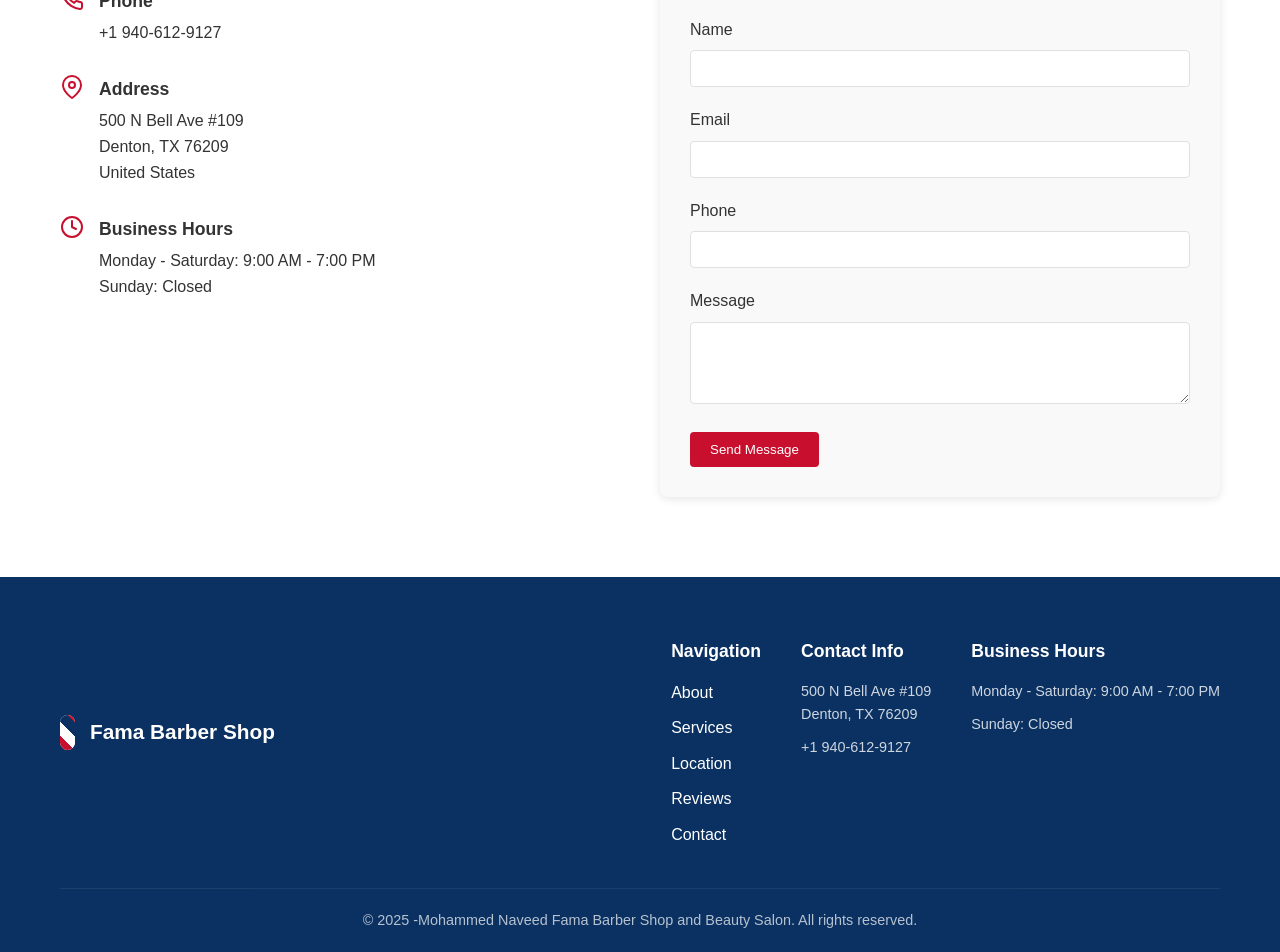
==== commit 1e559610: "Update index.html" ====
--- a/index.html
+++ b/index.html
@@ -376,7 +376,7 @@
                 </div>
             </div>
             <div class="footer-bottom">
-                <p>&copy; 2025 Fama Barber Shop and Beauty Salon. All rights reserved.</p>
+                <p>&copy; 2025 -Mohammed Naveed Fama Barber Shop and Beauty Salon. All rights reserved.</p>
             </div>
         </div>
     </footer>
